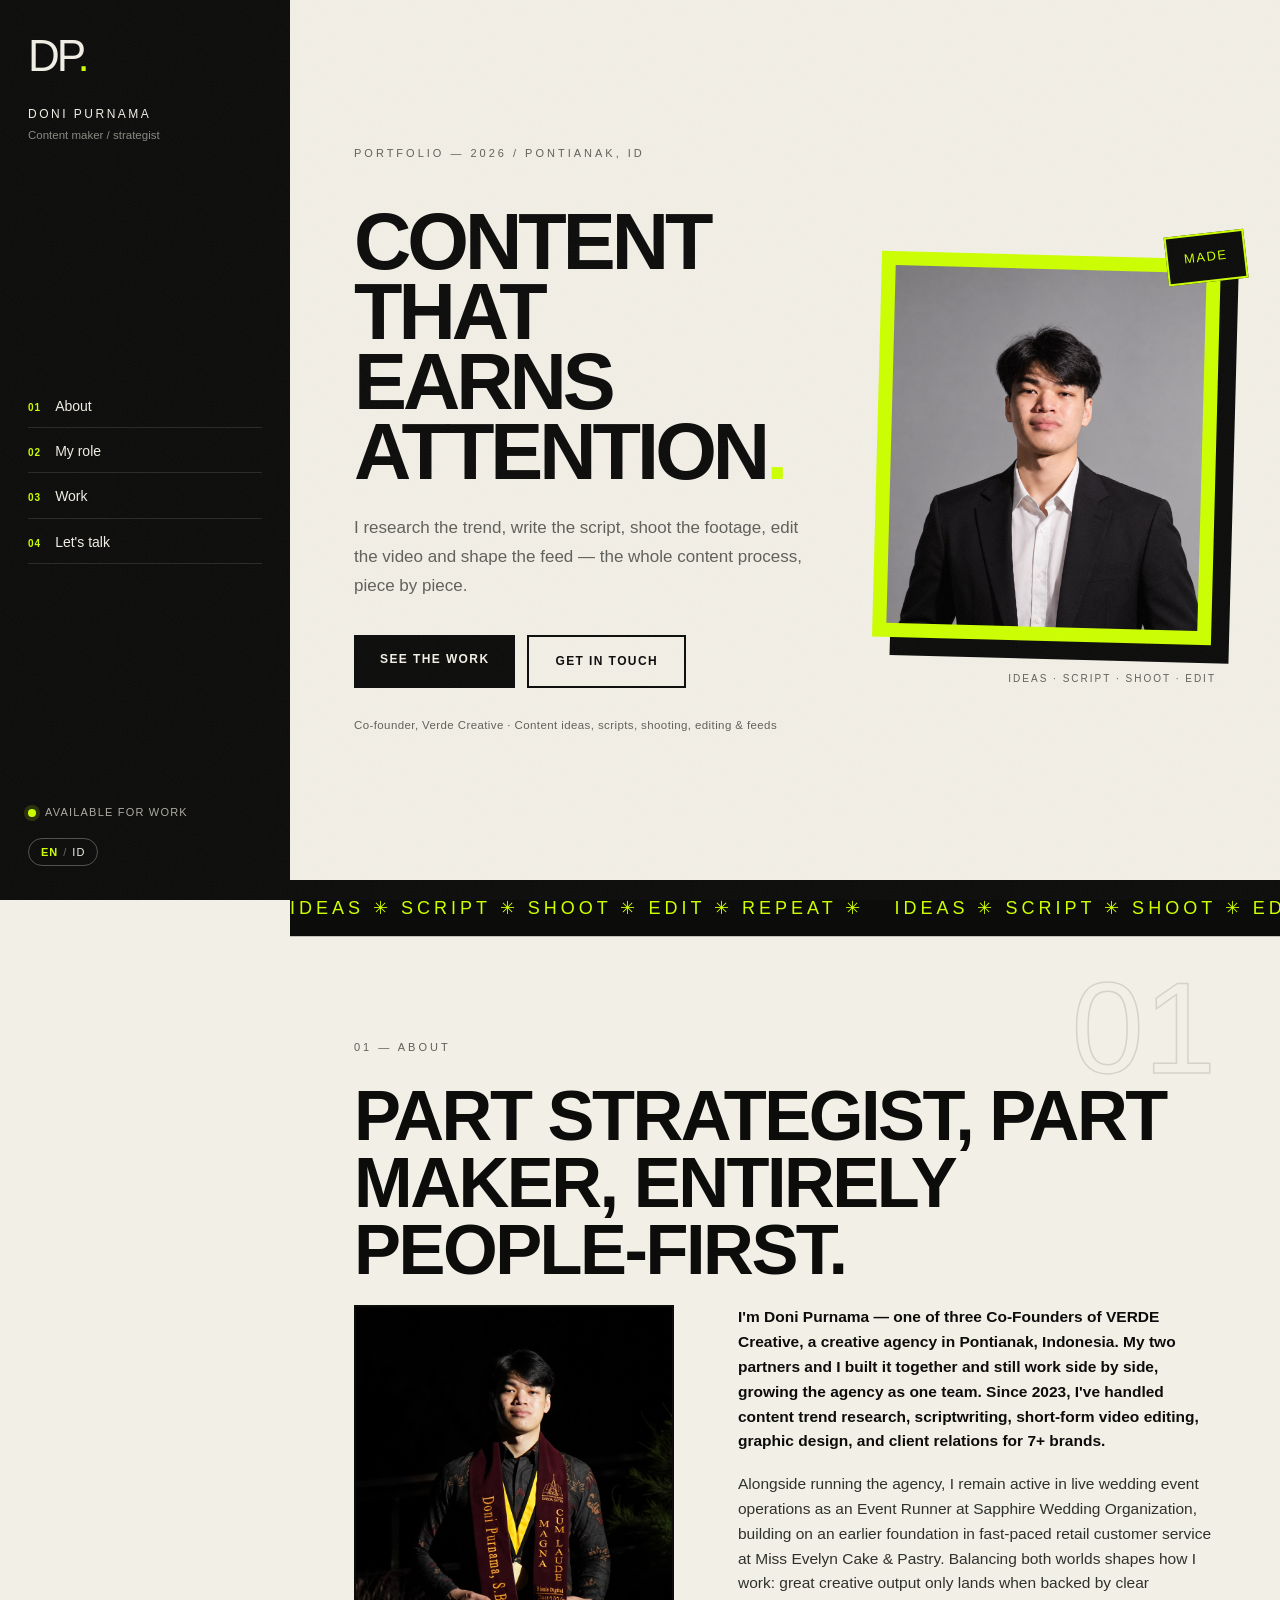
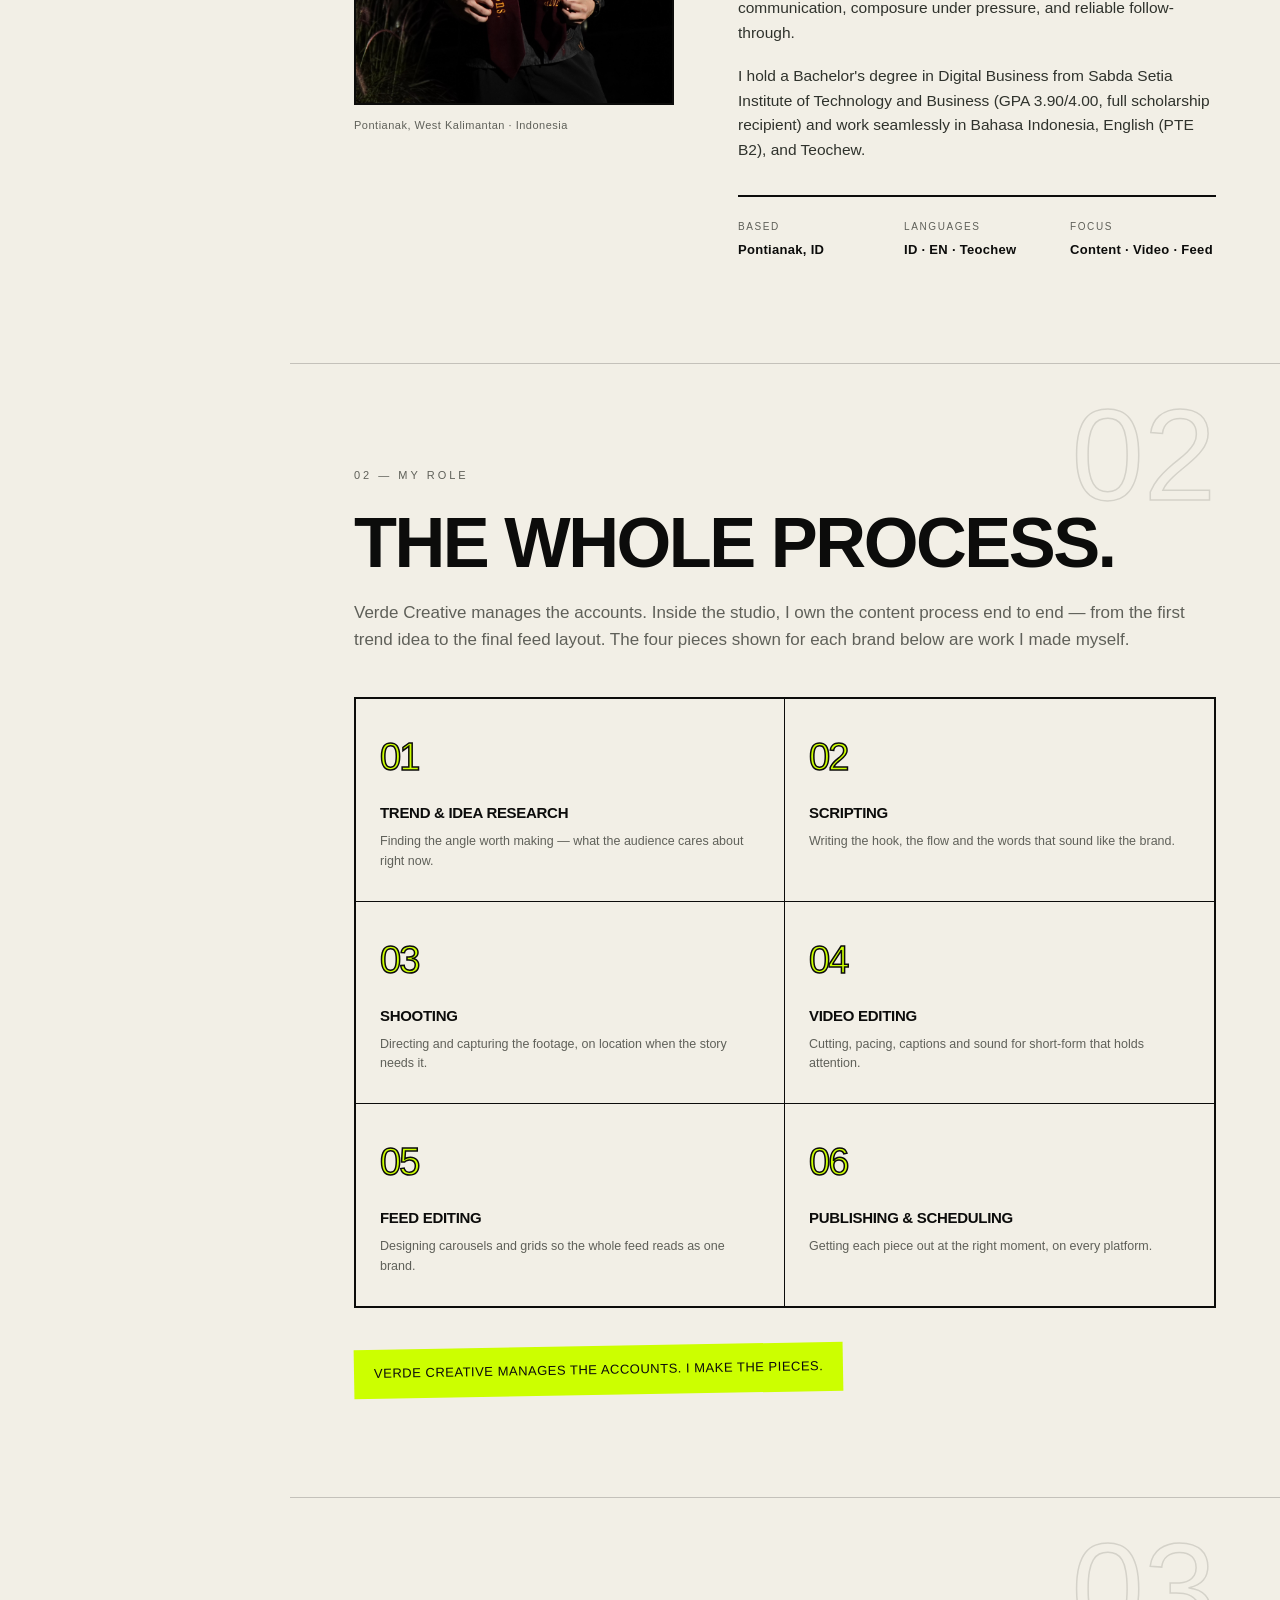
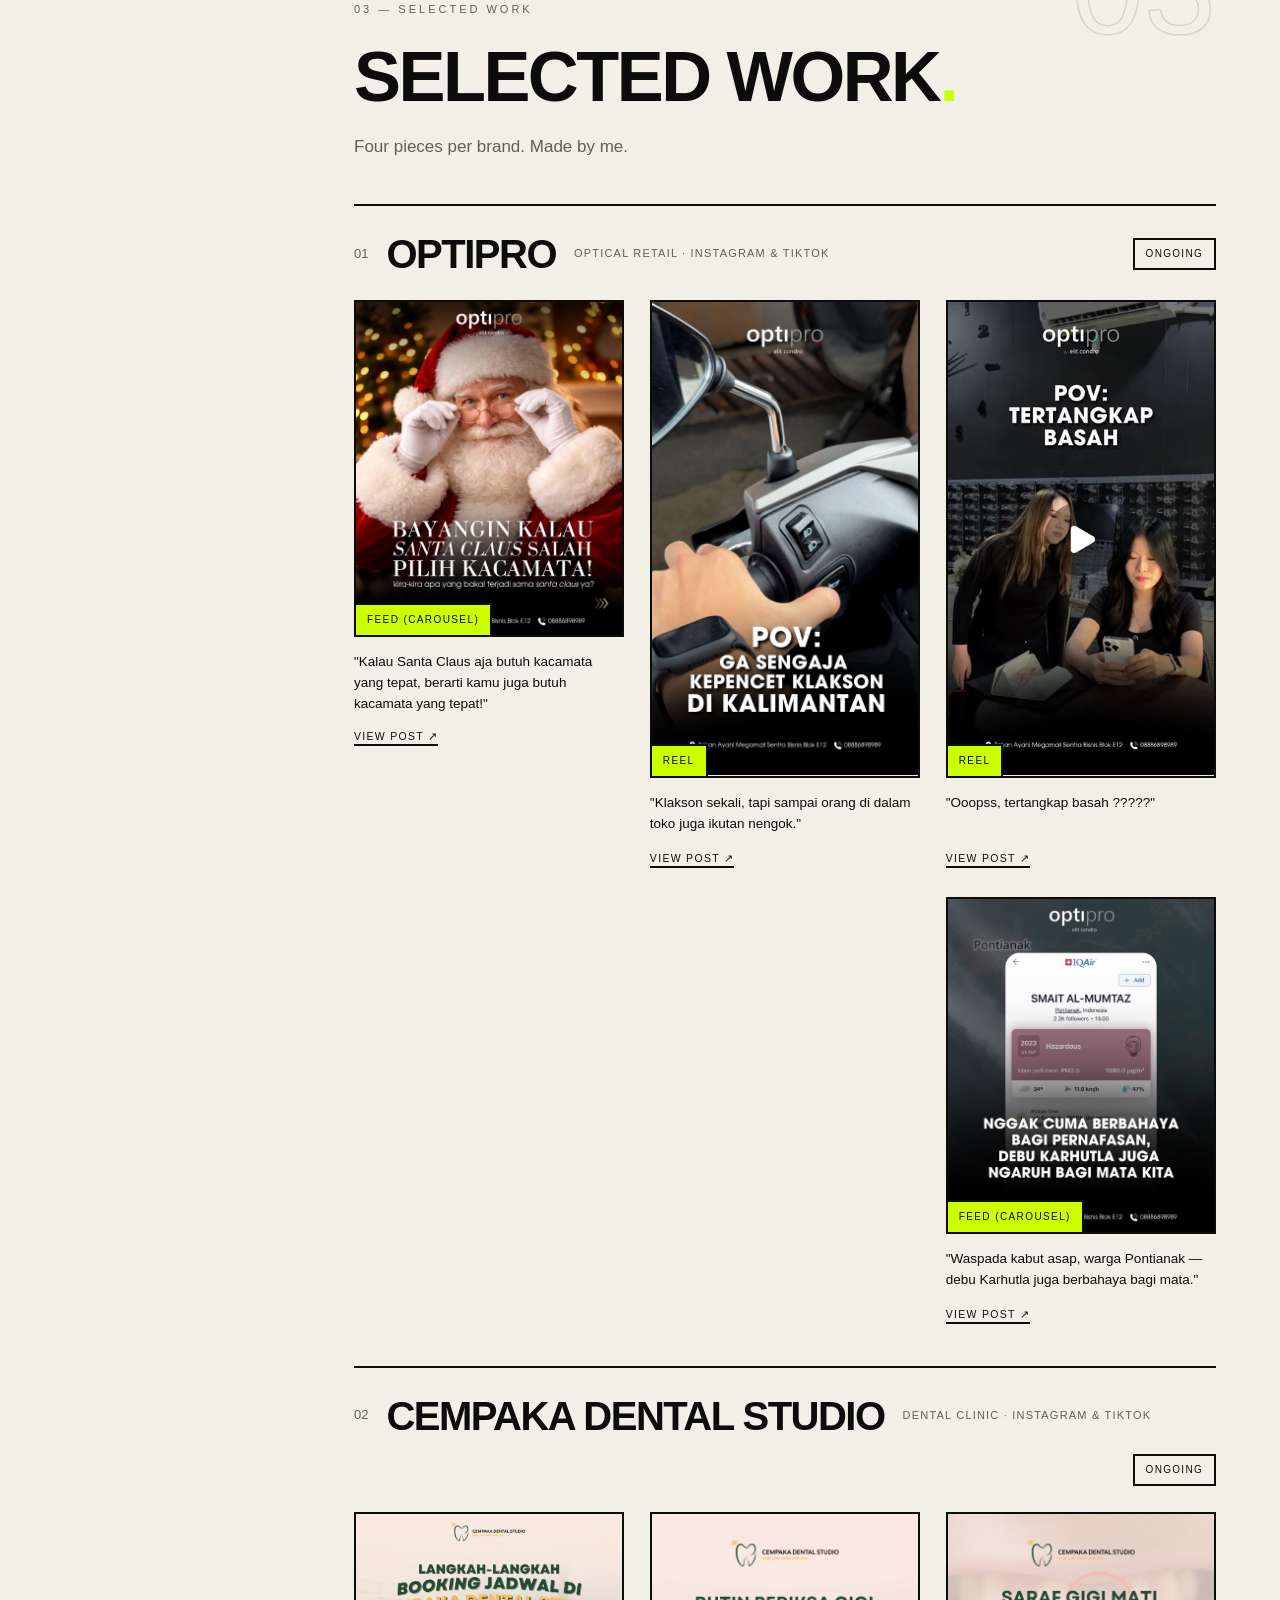
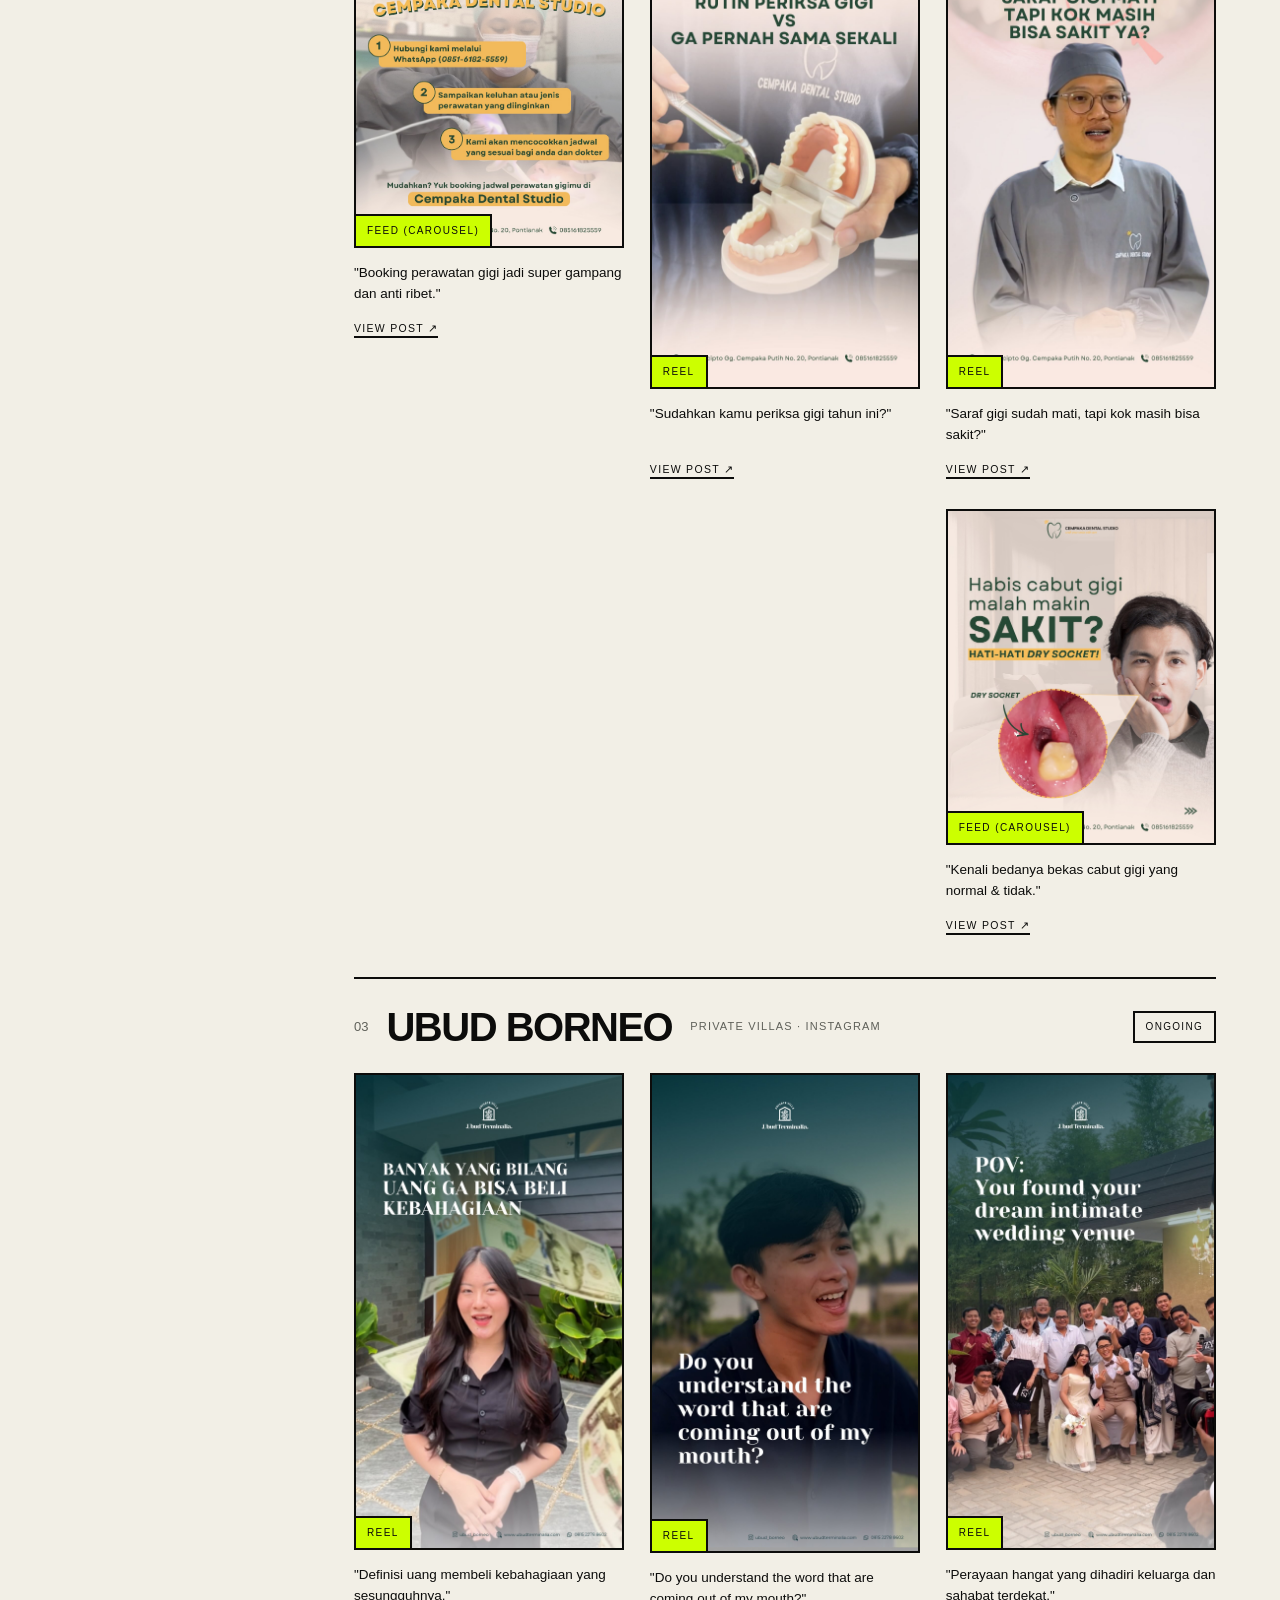
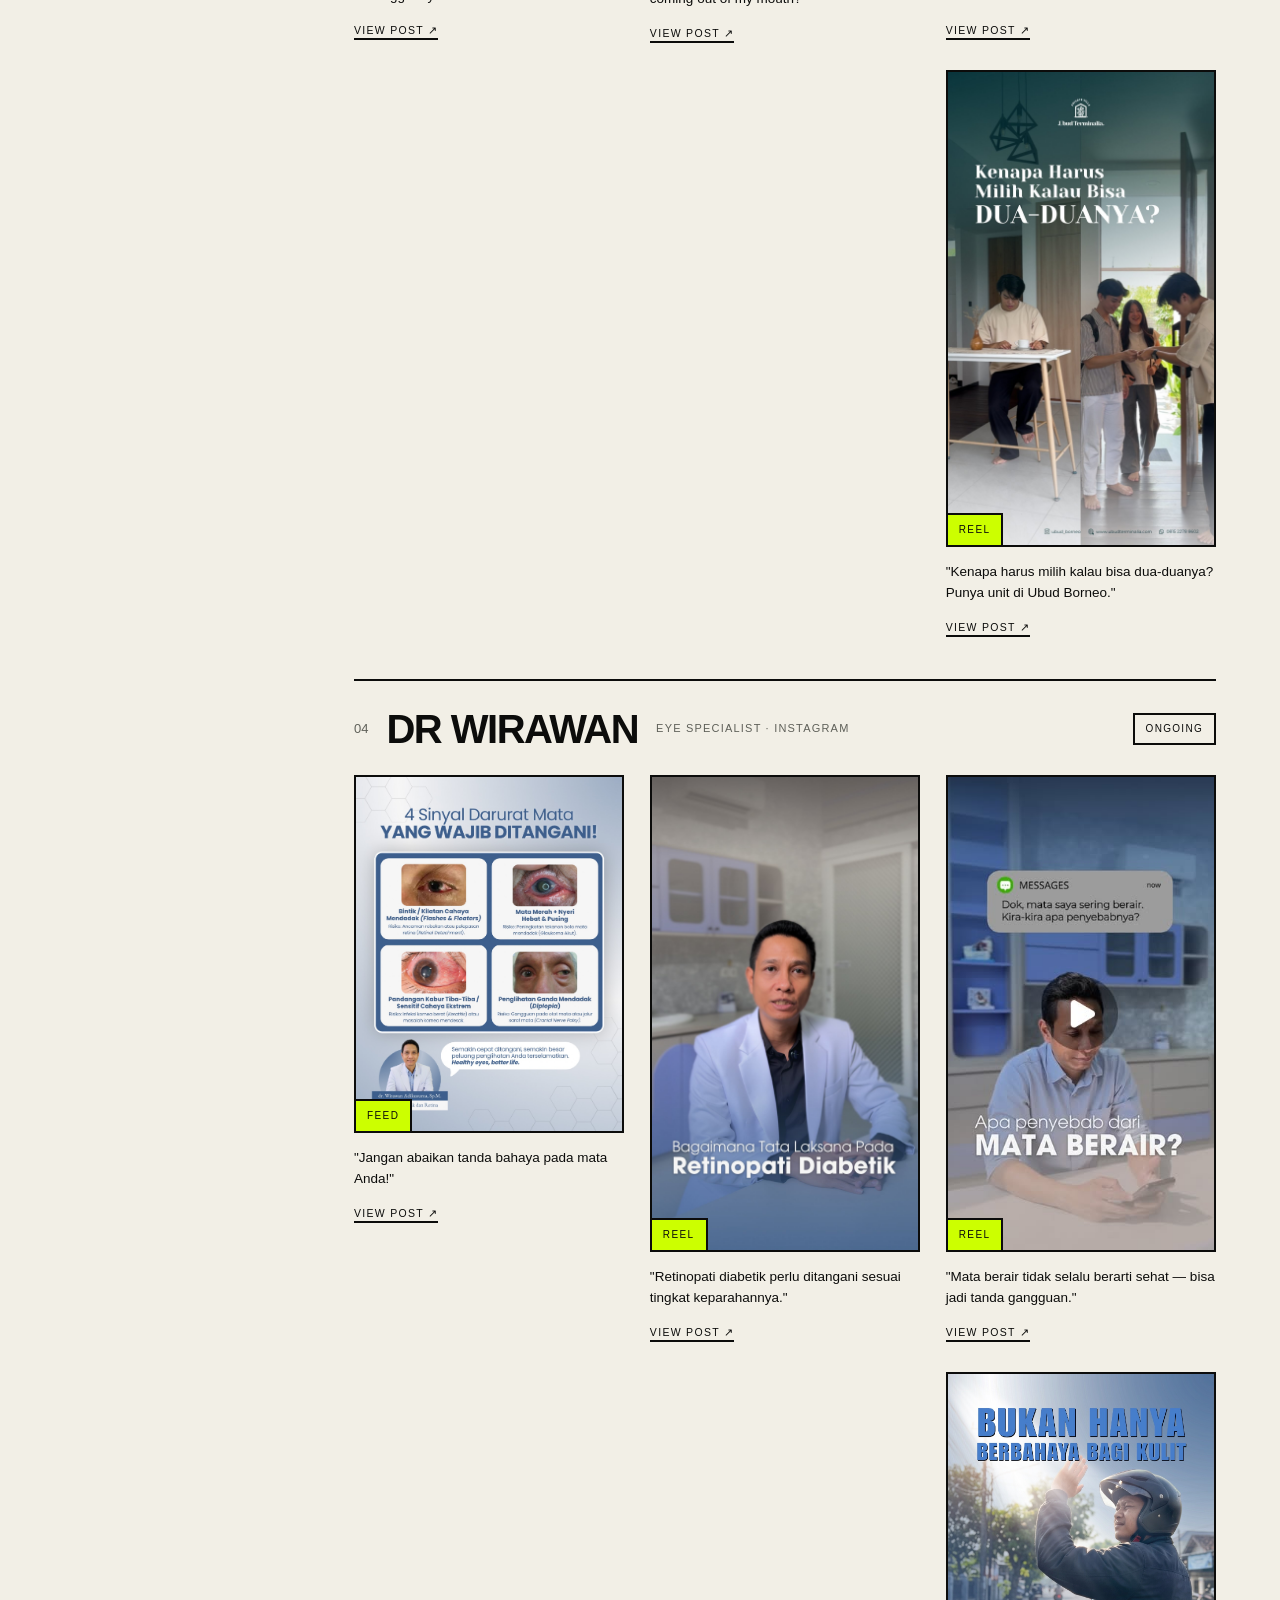
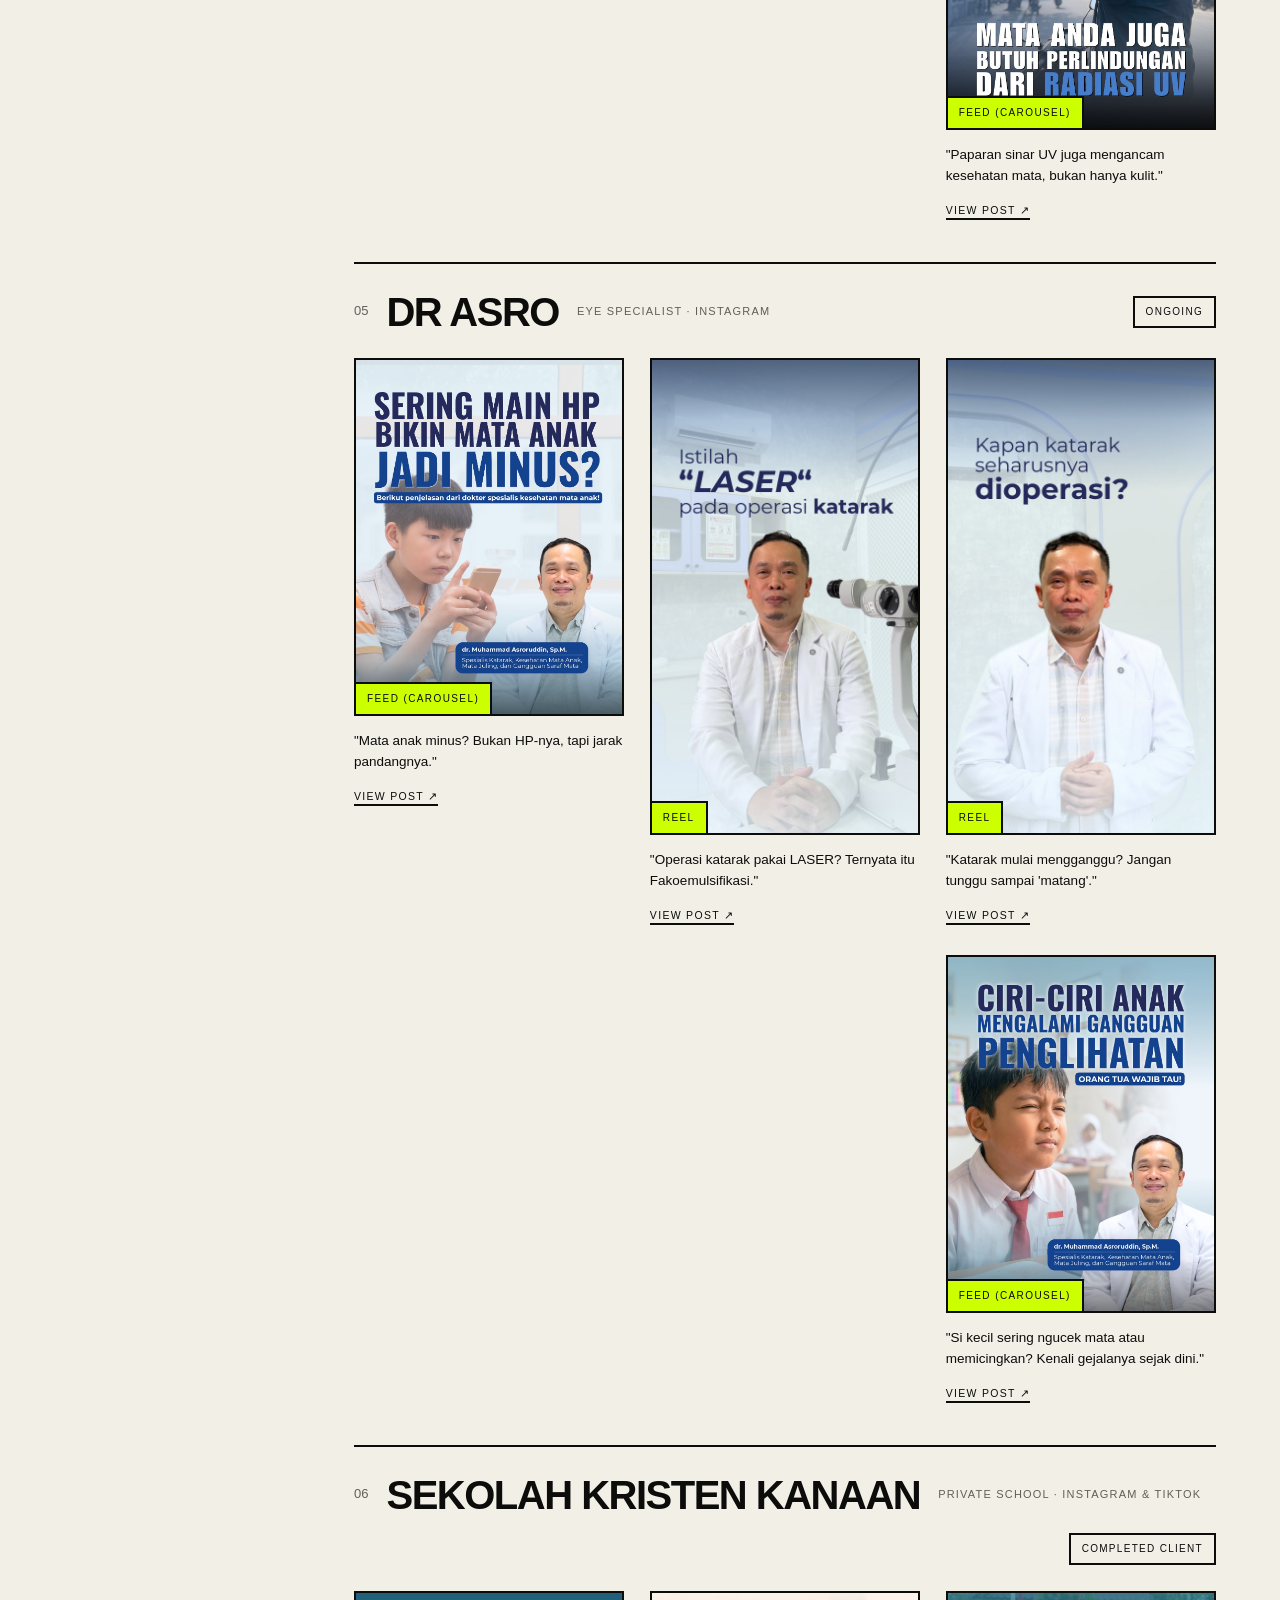
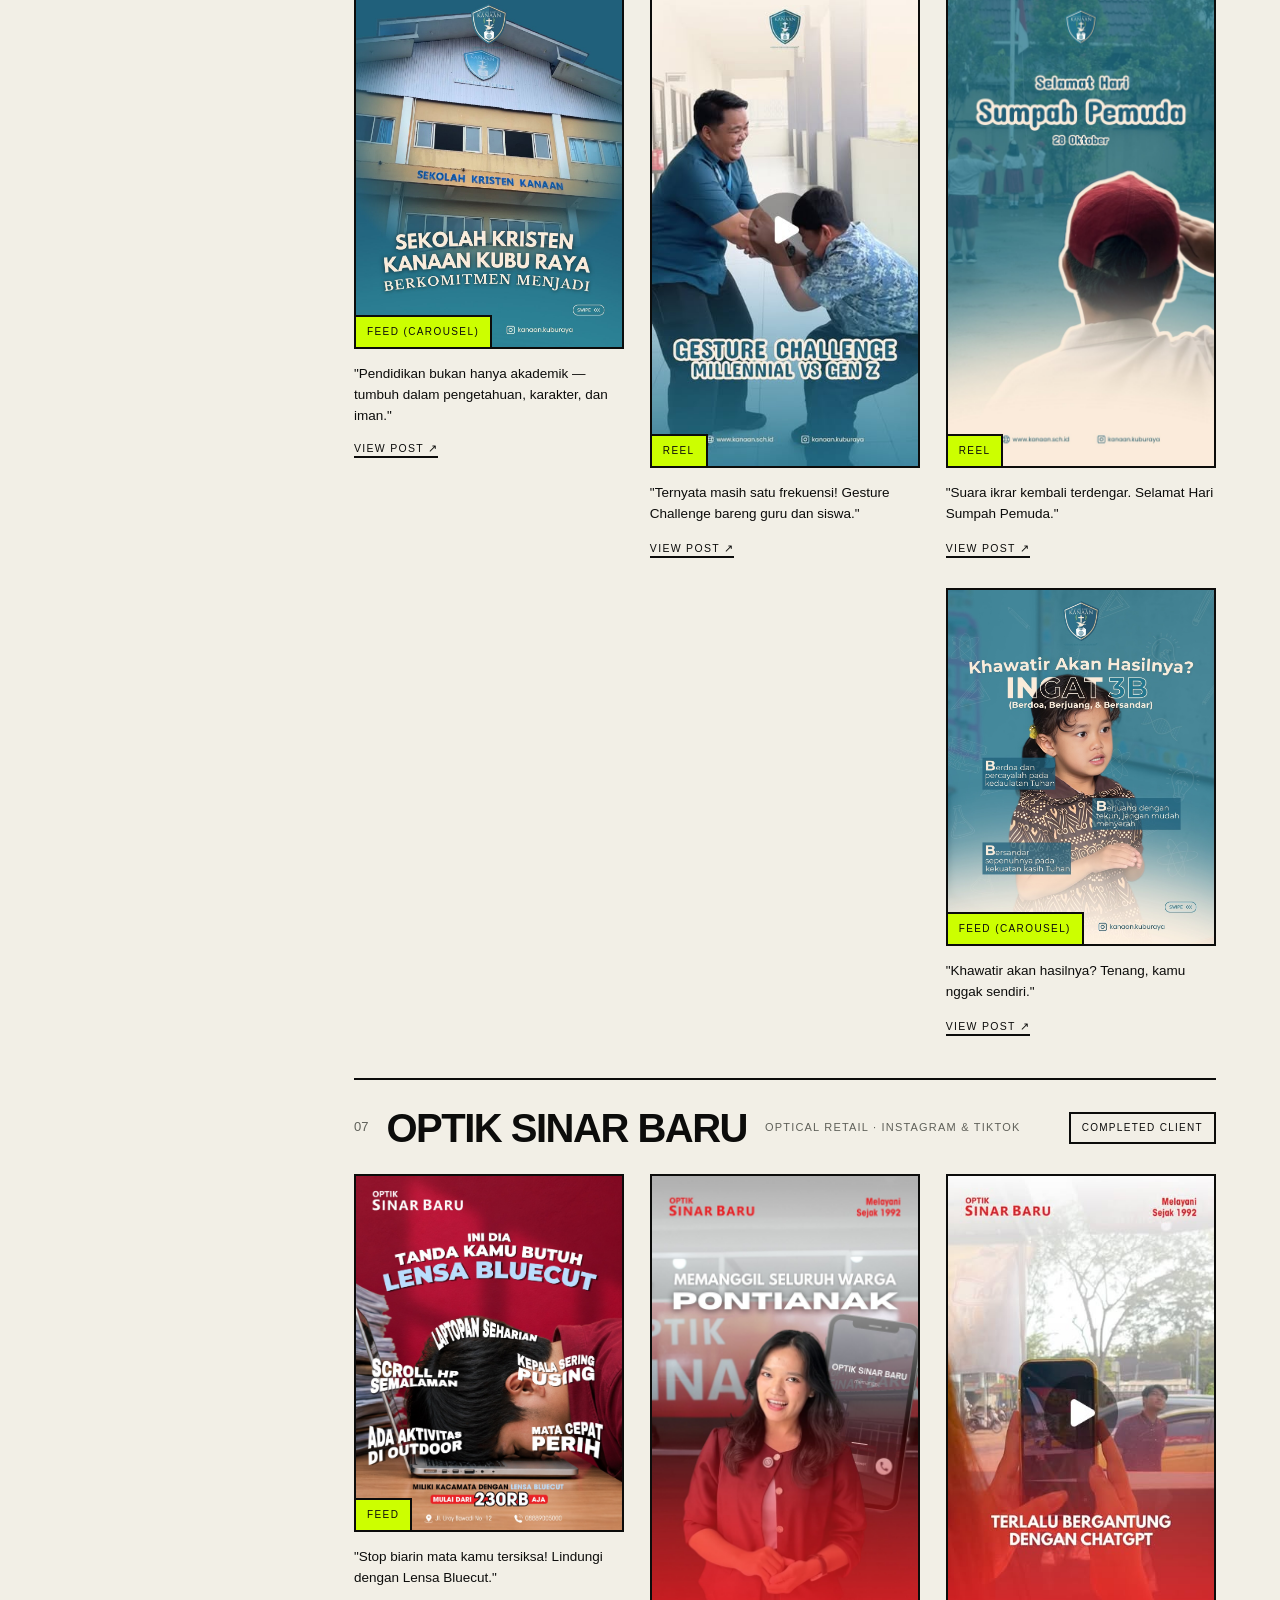
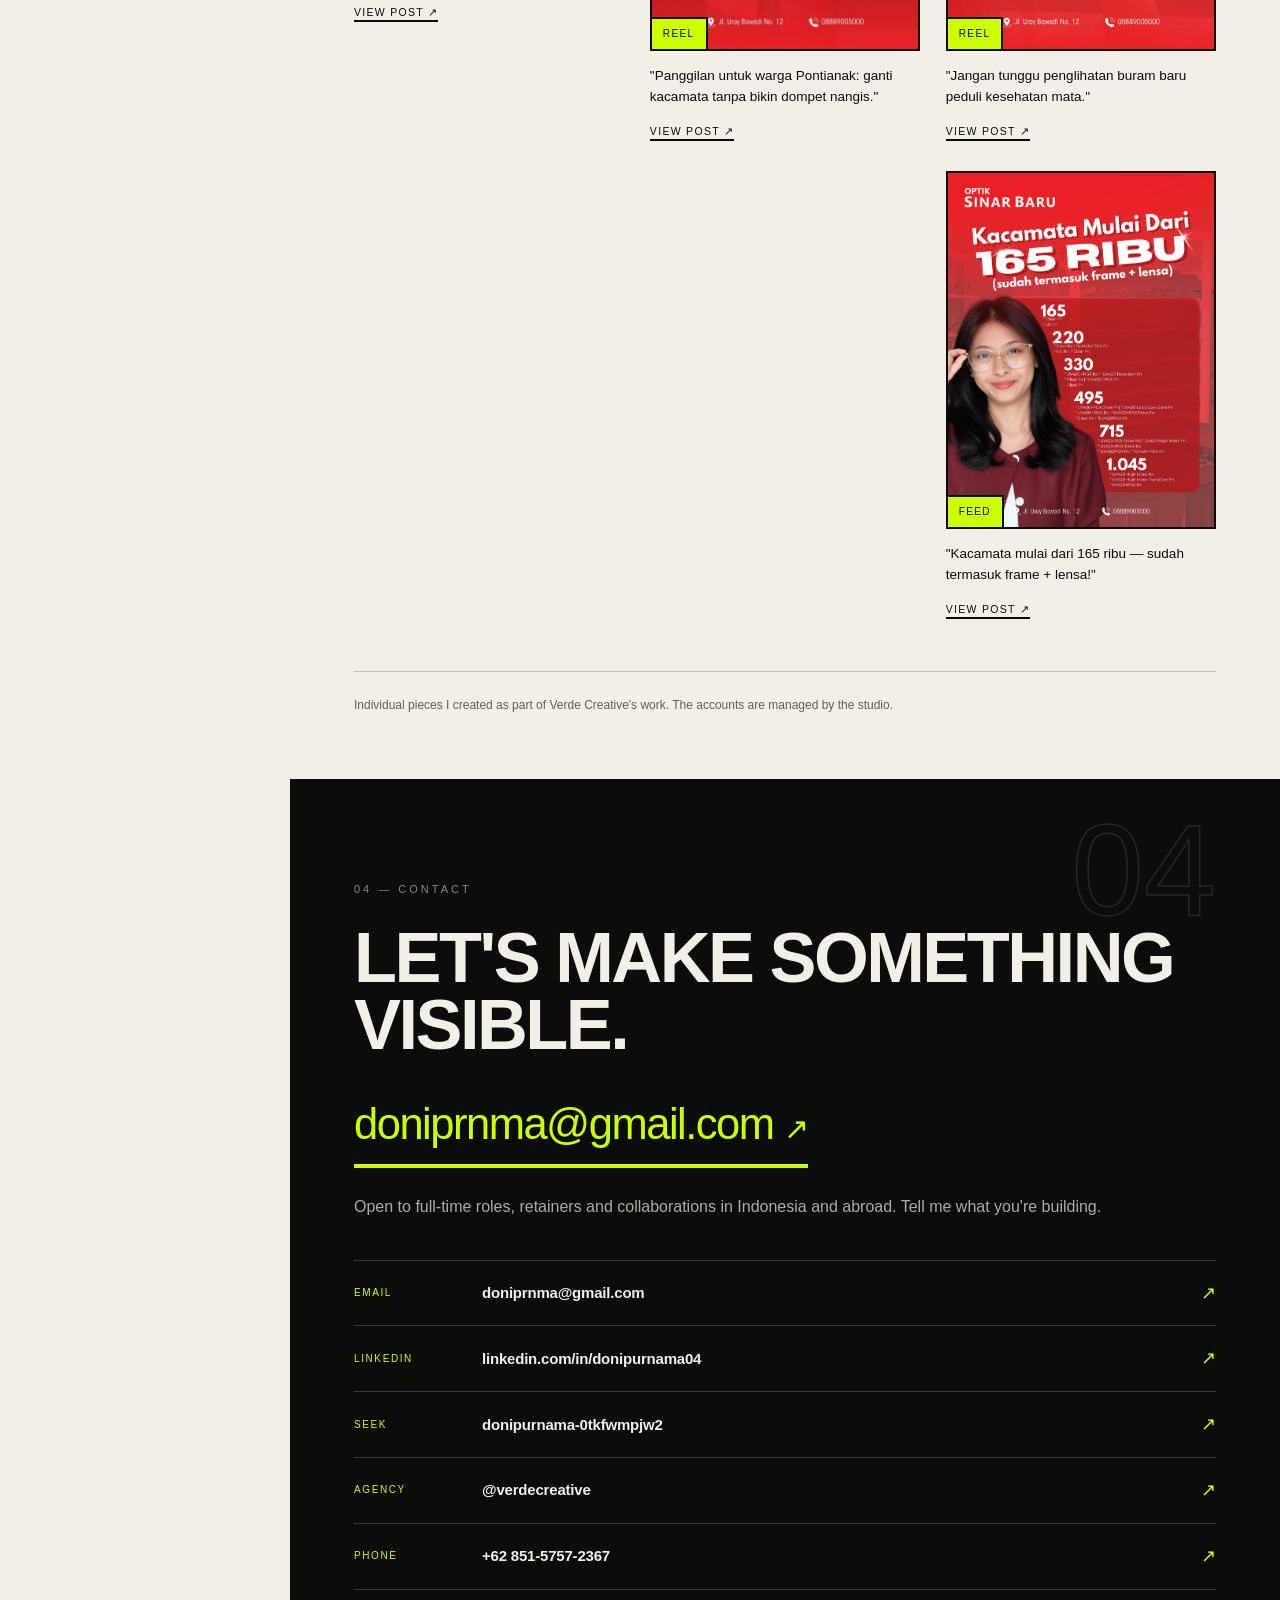
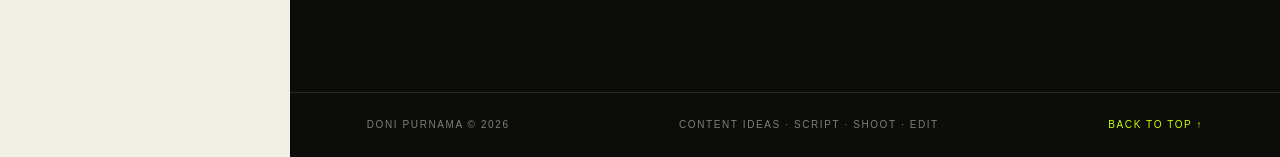
==== index.html @ b06fb841 "Portfolio site: consistent layout, autoplay reels, updated copy" ====
<!DOCTYPE html>
<html lang="en">
<head>
<meta charset="UTF-8" />
<meta name="viewport" content="width=device-width, initial-scale=1.0" />
<title>Doni Purnama — Content maker &amp; strategist</title>
<meta name="description" content="Doni Purnama — one of three Co-Founders of VERDE Creative. Content trend research, scriptwriting, short-form video editing, graphic design and client relations for 7+ brands in Pontianak, Indonesia." />
<link rel="stylesheet" href="styles.css" />
</head>
<body>
<a class="skip-link" href="#work">Skip to work</a>
<div class="grain" aria-hidden="true"></div>

<aside class="rail">
  <div class="rail-top">
    <a class="monogram" href="#top" aria-label="Home">DP<span>.</span></a>
    <p class="rail-name">DONI PURNAMA</p>
    <p class="rail-role" data-i18n="rail.role">Content maker / strategist</p>
  </div>
  <nav class="rail-nav" aria-label="Primary">
    <a href="#about"><b>01</b><span data-i18n="nav.about">About</span></a>
    <a href="#role"><b>02</b><span data-i18n="nav.services">My role</span></a>
    <a href="#work"><b>03</b><span data-i18n="nav.work">Work</span></a>
    <a href="#contact"><b>04</b><span data-i18n="nav.hire">Let's talk</span></a>
  </nav>
  <div class="rail-bottom">
    <p class="available"><span></span><span data-i18n="status.available">Available for work</span></p>
    <button class="lang-toggle" id="langToggle" type="button" aria-label="Switch language"><span class="lang-en">EN</span><span class="lang-sep">/</span><span class="lang-id">ID</span></button>
  </div>
</aside>

<main class="main" id="top">
  <!-- HERO -->
  <section class="hero">
    <p class="kicker">PORTFOLIO — 2026 / PONTIANAK, ID</p>
    <div class="hero-grid">
      <div class="hero-copy">
        <h1><span data-i18n="hero.headline">Content that earns attention</span><span class="dot">.</span></h1>
        <p class="hero-lede" data-i18n="hero.lede">I research the trend, write the script, shoot the footage, edit the video and shape the feed — the whole content process, piece by piece.</p>
        <div class="hero-actions">
          <a class="btn" href="#work" data-i18n="hero.ctaWork">See the work</a>
          <a class="btn btn-outline" href="mailto:doniprnma@gmail.com" data-i18n="hero.ctaMail">Get in touch</a>
        </div>
        <p class="hero-note" data-i18n="hero.note2">Co-founder, Verde Creative · Content ideas, scripts, shooting, editing &amp; feeds</p>
      </div>
      <div class="hero-visual">
        <div class="portrait-frame">
          <img src="assets/me/headshot.png" alt="Doni Purnama" width="1254" height="1254" />
          <span class="sticker" data-i18n="hero.badgeNum">MADE</span>
        </div>
        <p class="portrait-caption" data-i18n="hero.caption">IDEAS · SCRIPT · SHOOT · EDIT</p>
      </div>
    </div>
  </section>

  <div class="marquee" aria-hidden="true"><div class="marquee-track"><span data-i18n="marquee">IDEAS ✳ SCRIPT ✳ SHOOT ✳ EDIT ✳ REPEAT ✳ </span><span data-i18n="marquee">IDEAS ✳ SCRIPT ✳ SHOOT ✳ EDIT ✳ REPEAT ✳ </span></div></div>

  <!-- ABOUT -->
  <section class="section about" id="about">
    <span class="sec-num" aria-hidden="true">01</span>
    <p class="sec-label" data-i18n="about.label">01 — About</p>
    <h2 data-i18n="about.title">Part strategist, part maker, entirely people-first.</h2>
    <div class="about-grid">
      <div class="about-media"><img src="assets/me/graduation.png" alt="Doni Purnama" width="880" height="1100" /><p data-i18n="about.cap">Pontianak, West Kalimantan · Indonesia</p></div>
      <div class="about-copy">
        <p data-i18n="about.p1">I'm Doni Purnama — one of three Co-Founders of VERDE Creative, a creative agency in Pontianak, Indonesia. My two partners and I built it together and still work side by side, growing the agency as one team. Since 2023, I've handled content trend research, scriptwriting, short-form video editing, graphic design, and client relations for 7+ brands.</p>
        <p data-i18n="about.p2">Alongside running the agency, I remain active in live wedding event operations as an Event Runner at Sapphire Wedding Organization, building on an earlier foundation in fast-paced retail customer service at Miss Evelyn Cake & Pastry. Balancing both worlds shapes how I work: great creative output only lands when backed by clear communication, composure under pressure, and reliable follow-through.</p>
        <p data-i18n="about.p3">I hold a Bachelor's degree in Digital Business from Sabda Setia Institute of Technology and Business (GPA 3.90/4.00, full scholarship recipient) and work seamlessly in Bahasa Indonesia, English (PTE B2), and Teochew.</p>
        <div class="meta-row">
          <div><span data-i18n="about.metaBased">Based</span><strong data-i18n="about.metaBasedVal">Pontianak, ID</strong></div>
          <div><span data-i18n="about.metaLang">Languages</span><strong data-i18n="about.metaLangVal">ID · EN · Teochew</strong></div>
          <div><span data-i18n="about.metaFocus">Focus</span><strong data-i18n="about.metaFocusVal">Content · Video · Feed</strong></div>
        </div>
      </div>
    </div>
  </section>

  <!-- ROLE / PROCESS -->
  <section class="section role" id="role">
    <span class="sec-num" aria-hidden="true">02</span>
    <p class="sec-label" data-i18n="role.label">02 — My role</p>
    <h2 data-i18n="role.headline">THE WHOLE PROCESS.</h2>
    <p class="section-intro" data-i18n="role.intro">Verde Creative manages the accounts. Inside the studio, I own the content process end to end — from the first trend idea to the final feed layout.</p>
    <div class="process">
      <div class="step"><span>01</span><h3 data-i18n="role1.title">Trend &amp; idea research</h3><p data-i18n="role1.body">Finding the angle worth making — what the audience cares about right now.</p></div>
      <div class="step"><span>02</span><h3 data-i18n="role2.title">Scripting</h3><p data-i18n="role2.body">Writing the hook, the flow and the words that sound like the brand.</p></div>
      <div class="step"><span>03</span><h3 data-i18n="role3.title">Shooting</h3><p data-i18n="role3.body">Directing and capturing the footage, on location when the story needs it.</p></div>
      <div class="step"><span>04</span><h3 data-i18n="role4.title">Video editing</h3><p data-i18n="role4.body">Cutting, pacing, captions and sound for short-form that holds attention.</p></div>
      <div class="step"><span>05</span><h3 data-i18n="role5.title">Feed editing</h3><p data-i18n="role5.body">Designing carousels and grids so the whole feed reads as one brand.</p></div>
      <div class="step"><span>06</span><h3 data-i18n="role6.title">Publishing &amp; scheduling</h3><p data-i18n="role6.body">Getting each piece out at the right moment, on every platform.</p></div>
    </div>
    <p class="clarify" data-i18n="role.clarify">Verde Creative manages the accounts. I make the pieces.</p>
  </section>

  <!-- WORK -->
  <section class="section work" id="work">
    <span class="sec-num" aria-hidden="true">03</span>
    <p class="sec-label" data-i18n="work.label">03 — Selected work</p>
    <h2><span data-i18n="work.headline">SELECTED WORK</span><span class="dot">.</span></h2>
    <p class="section-intro" data-i18n="work.title2">Four pieces per brand. Made by me.</p>






      <article class="brand-block">
        <div class="brand-bar"><span class="brand-idx">01</span><h3>OPTIPRO</h3><p><span data-i18n="brand1.sector">Optical retail</span> · <span data-i18n="brand1.platform">Instagram & TikTok</span></p><span class="tag" data-i18n="status.ongoing">Ongoing</span></div>
        <div class="post-grid">
          <a class="post" href="https://www.instagram.com/p/DSjpv-ZkyWi/?img_index=1" target="_blank" rel="noopener"><div class="post-img"><img src="assets/posts/DSjpv-ZkyWi.jpg" alt="OPTIPRO feed (carousel)" width="1080" height="1350" loading="lazy" /><span class="kind">feed (carousel)</span></div><p class="caption">"Kalau Santa Claus aja butuh kacamata yang tepat, berarti kamu juga butuh kacamata yang tepat!"</p><span class="post-link" data-i18n="viewPost">View post ↗</span></a>
          <a class="post" href="https://www.instagram.com/reel/DaLLecQReRW/" target="_blank" rel="noopener"><div class="post-img"><video class="post-video" data-src="assets/videos/DaLLecQReRW.mp4" width="720" height="1280" poster="assets/posts/DaLLecQReRW.jpg" autoplay muted loop playsinline preload="none"></video><span class="kind">reel</span></div><p class="caption">"Klakson sekali, tapi sampai orang di dalam toko juga ikutan nengok."</p><span class="post-link" data-i18n="viewPost">View post ↗</span></a>
          <a class="post" href="https://www.instagram.com/reel/Det-DH5uR8q/" target="_blank" rel="noopener"><div class="post-img"><video class="post-video" data-src="assets/videos/Det-DH5uR8q.mp4" width="720" height="1280" poster="assets/posts/Det-DH5uR8q.jpg" autoplay muted loop playsinline preload="none"></video><span class="kind">reel</span></div><p class="caption">"Ooopss, tertangkap basah ?????"</p><span class="post-link" data-i18n="viewPost">View post ↗</span></a>
          <a class="post" href="https://www.instagram.com/p/DdROAgCmZDi/?img_index=1" target="_blank" rel="noopener"><div class="post-img"><img src="assets/posts/DdROAgCmZDi.jpg" alt="OPTIPRO feed (carousel)" width="1080" height="1350" loading="lazy" /><span class="kind">feed (carousel)</span></div><p class="caption">"Waspada kabut asap, warga Pontianak — debu Karhutla juga berbahaya bagi mata."</p><span class="post-link" data-i18n="viewPost">View post ↗</span></a>
        </div>
      </article>

      <!-- CEMPAKA DENTAL STUDIO -->
      <article class="brand-block">
        <div class="brand-bar"><span class="brand-idx">02</span><h3>CEMPAKA DENTAL STUDIO</h3><p><span data-i18n="brand2.sector">Dental clinic</span> · <span data-i18n="brand2.platform">Instagram & TikTok</span></p><span class="tag" data-i18n="status.ongoing">Ongoing</span></div>
        <div class="post-grid"><a class="post" href="https://www.instagram.com/p/DPQMQFjD1C3/" target="_blank" rel="noopener"><div class="post-img"><img src="assets/posts/DPQMQFjD1C3.jpg" alt="CEMPAKA DENTAL STUDIO feed (carousel)" width="1349" height="1685" loading="lazy" /><span class="kind">feed (carousel)</span></div><p class="caption">"Booking perawatan gigi jadi super gampang dan anti ribet."</p><span class="post-link" data-i18n="viewPost">View post ↗</span></a>
          <a class="post" href="https://www.instagram.com/reel/DeYyELCvJHh/" target="_blank" rel="noopener"><div class="post-img"><video class="post-video" data-src="assets/videos/DeYyELCvJHh.mp4" width="720" height="1280" poster="assets/posts/DeYyELCvJHh.jpg" autoplay muted loop playsinline preload="none"></video><span class="kind">reel</span></div><p class="caption">"Sudahkan kamu periksa gigi tahun ini?"</p><span class="post-link" data-i18n="viewPost">View post ↗</span></a>
          <a class="post" href="https://www.instagram.com/reel/DUxWRo-D7Lp/" target="_blank" rel="noopener"><div class="post-img"><video class="post-video" data-src="assets/videos/DUxWRo-D7Lp.mp4" width="720" height="1280" poster="assets/posts/DUxWRo-D7Lp.jpg" autoplay muted loop playsinline preload="none"></video><span class="kind">reel</span></div><p class="caption">"Saraf gigi sudah mati, tapi kok masih bisa sakit?"</p><span class="post-link" data-i18n="viewPost">View post ↗</span></a>
          <a class="post" href="https://www.instagram.com/p/DXWYFOCjx80/?img_index=1" target="_blank" rel="noopener"><div class="post-img"><img src="assets/posts/DXWYFOCjx80.jpg" alt="CEMPAKA DENTAL STUDIO feed (carousel)" width="1080" height="1350" loading="lazy" /><span class="kind">feed (carousel)</span></div><p class="caption">"Kenali bedanya bekas cabut gigi yang normal & tidak."</p><span class="post-link" data-i18n="viewPost">View post ↗</span></a>
        </div>
      </article>

      <!-- UBUD BORNEO -->
      <article class="brand-block">
        <div class="brand-bar"><span class="brand-idx">03</span><h3>UBUD BORNEO</h3><p><span data-i18n="brand3.sector">Private villas</span> · <span data-i18n="brand3.platform">Instagram</span></p><span class="tag" data-i18n="status.ongoing">Ongoing</span></div>
        <div class="post-grid">
          <a class="post" href="https://www.instagram.com/reel/DWa8Dw_EhLR/" target="_blank" rel="noopener"><div class="post-img"><video class="post-video" data-src="assets/videos/DWa8Dw_EhLR.mp4" width="720" height="1280" poster="assets/posts/DWa8Dw_EhLR.jpg" autoplay muted loop playsinline preload="none"></video><span class="kind">reel</span></div><p class="caption">"Definisi uang membeli kebahagiaan yang sesungguhnya."</p><span class="post-link" data-i18n="viewPost">View post ↗</span></a>
          <a class="post" href="https://www.instagram.com/reel/DaRvP30yWvC/" target="_blank" rel="noopener"><div class="post-img letterbox"><video class="post-video" data-src="assets/videos/DaRvP30yWvC.mp4" width="1276" height="718" poster="assets/posts/DaRvP30yWvC.jpg" autoplay muted loop playsinline preload="none"></video><span class="kind">reel</span></div><p class="caption">"Do you understand the word that are coming out of my mouth?"</p><span class="post-link" data-i18n="viewPost">View post ↗</span></a>
          <a class="post" href="https://www.instagram.com/reel/DctDdmzSOQU/" target="_blank" rel="noopener"><div class="post-img"><video class="post-video" data-src="assets/videos/DctDdmzSOQU.mp4" width="360" height="640" poster="assets/posts/DctDdmzSOQU.jpg" autoplay muted loop playsinline preload="none"></video><span class="kind">reel</span></div><p class="caption">"Perayaan hangat yang dihadiri keluarga dan sahabat terdekat."</p><span class="post-link" data-i18n="viewPost">View post ↗</span></a>
          <a class="post" href="https://www.instagram.com/reel/DYHMs8OyOPj/" target="_blank" rel="noopener"><div class="post-img"><video class="post-video" data-src="assets/videos/DYHMs8OyOPj.mp4" width="720" height="1280" poster="assets/posts/DYHMs8OyOPj.jpg" autoplay muted loop playsinline preload="none"></video><span class="kind">reel</span></div><p class="caption">"Kenapa harus milih kalau bisa dua-duanya? Punya unit di Ubud Borneo."</p><span class="post-link" data-i18n="viewPost">View post ↗</span></a>
        </div>
      </article>

      <!-- DR WIRAWAN -->
      <article class="brand-block">
        <div class="brand-bar"><span class="brand-idx">04</span><h3>DR WIRAWAN</h3><p><span data-i18n="brand4.sector">Eye specialist</span> · <span data-i18n="brand4.platform">Instagram</span></p><span class="tag" data-i18n="status.ongoing">Ongoing</span></div>
        <div class="post-grid"><a class="post" href="https://www.instagram.com/p/DfE5yi9yfgB/" target="_blank" rel="noopener"><div class="post-img"><img src="assets/posts/DfE5yi9yfgB.jpg" alt="DR WIRAWAN feed" width="1351" height="1798" loading="lazy" /><span class="kind">feed</span></div><p class="caption">"Jangan abaikan tanda bahaya pada mata Anda!"</p><span class="post-link" data-i18n="viewPost">View post ↗</span></a>
          <a class="post" href="https://www.instagram.com/reel/DY6Nvt7yqUh/" target="_blank" rel="noopener"><div class="post-img"><video class="post-video" data-src="assets/videos/DY6Nvt7yqUh.mp4" width="720" height="1280" poster="assets/posts/DY6Nvt7yqUh.jpg" autoplay muted loop playsinline preload="none"></video><span class="kind">reel</span></div><p class="caption">"Retinopati diabetik perlu ditangani sesuai tingkat keparahannya."</p><span class="post-link" data-i18n="viewPost">View post ↗</span></a>
          <a class="post" href="https://www.instagram.com/p/Dbvd_6wSj9p/" target="_blank" rel="noopener"><div class="post-img"><video class="post-video" data-src="assets/videos/Dbvd_6wSj9p.mp4" width="720" height="1280" poster="assets/posts/Dbvd_6wSj9p.jpg" autoplay muted loop playsinline preload="none"></video><span class="kind">reel</span></div><p class="caption">"Mata berair tidak selalu berarti sehat — bisa jadi tanda gangguan."</p><span class="post-link" data-i18n="viewPost">View post ↗</span></a>
          <a class="post" href="https://www.instagram.com/p/DfbUUpUErb5/?img_index=1" target="_blank" rel="noopener"><div class="post-img"><img src="assets/posts/DfbUUpUErb5.jpg" alt="DR WIRAWAN feed (carousel)" width="1015" height="1351" loading="lazy" /><span class="kind">feed (carousel)</span></div><p class="caption">"Paparan sinar UV juga mengancam kesehatan mata, bukan hanya kulit."</p><span class="post-link" data-i18n="viewPost">View post ↗</span></a>
        </div>
      </article>

      <!-- DR ASRO -->
      <article class="brand-block">
        <div class="brand-bar"><span class="brand-idx">05</span><h3>DR ASRO</h3><p><span data-i18n="brand5.sector">Eye specialist</span> · <span data-i18n="brand5.platform">Instagram</span></p><span class="tag" data-i18n="status.ongoing">Ongoing</span></div>
        <div class="post-grid">
          <a class="post" href="https://www.instagram.com/p/DeBgzTdIHwX/?img_index=1" target="_blank" rel="noopener"><div class="post-img"><img src="assets/posts/DeBgzTdIHwX.jpg" alt="DR ASRO feed (carousel)" width="1015" height="1351" loading="lazy" /><span class="kind">feed (carousel)</span></div><p class="caption">"Mata anak minus? Bukan HP-nya, tapi jarak pandangnya."</p><span class="post-link" data-i18n="viewPost">View post ↗</span></a>
          <a class="post" href="https://www.instagram.com/reel/DfJnPOdRYwI/" target="_blank" rel="noopener"><div class="post-img"><video class="post-video" data-src="assets/videos/DfJnPOdRYwI.mp4" width="720" height="1280" poster="assets/posts/DfJnPOdRYwI.jpg" autoplay muted loop playsinline preload="none"></video><span class="kind">reel</span></div><p class="caption">"Operasi katarak pakai LASER? Ternyata itu Fakoemulsifikasi."</p><span class="post-link" data-i18n="viewPost">View post ↗</span></a>
          <a class="post" href="https://www.instagram.com/reel/De8y4ZMxbE8/" target="_blank" rel="noopener"><div class="post-img"><video class="post-video" data-src="assets/videos/De8y4ZMxbE8.mp4" width="360" height="640" poster="assets/posts/De8y4ZMxbE8.jpg" autoplay muted loop playsinline preload="none"></video><span class="kind">reel</span></div><p class="caption">"Katarak mulai mengganggu? Jangan tunggu sampai 'matang'."</p><span class="post-link" data-i18n="viewPost">View post ↗</span></a>
          <a class="post" href="https://www.instagram.com/p/DfRJ9yCoDSh/?img_index=1" target="_blank" rel="noopener"><div class="post-img"><img src="assets/posts/DfRJ9yCoDSh.jpg" alt="DR ASRO feed (carousel)" width="1015" height="1351" loading="lazy" /><span class="kind">feed (carousel)</span></div><p class="caption">"Si kecil sering ngucek mata atau memicingkan? Kenali gejalanya sejak dini."</p><span class="post-link" data-i18n="viewPost">View post ↗</span></a>
        </div>
      </article>

      <!-- SEKOLAH KRISTEN KANAAN -->
      <article class="brand-block">
        <div class="brand-bar"><span class="brand-idx">06</span><h3>SEKOLAH KRISTEN KANAAN</h3><p><span data-i18n="brand7.sector">Private school</span> · <span data-i18n="brand7.platform">Instagram & TikTok</span></p><span class="tag" data-i18n="status.completed">Completed client</span></div>
        <div class="post-grid"><a class="post" href="https://www.instagram.com/p/DThGoBOEanP/?img_index=1" target="_blank" rel="noopener"><div class="post-img"><img src="assets/posts/DThGoBOEanP.jpg" alt="SEKOLAH KRISTEN KANAAN feed (carousel)" width="1015" height="1351" loading="lazy" /><span class="kind">feed (carousel)</span></div><p class="caption">"Pendidikan bukan hanya akademik — tumbuh dalam pengetahuan, karakter, dan iman."</p><span class="post-link" data-i18n="viewPost">View post ↗</span></a>
          <a class="post" href="https://www.instagram.com/p/DW0GMixBDAG/" target="_blank" rel="noopener"><div class="post-img"><video class="post-video" data-src="assets/videos/DW0GMixBDAG.mp4" width="720" height="1280" poster="assets/posts/DW0GMixBDAG.jpg" autoplay muted loop playsinline preload="none"></video><span class="kind">reel</span></div><p class="caption">"Ternyata masih satu frekuensi! Gesture Challenge bareng guru dan siswa."</p><span class="post-link" data-i18n="viewPost">View post ↗</span></a>
          <a class="post" href="https://www.instagram.com/reel/DQVQh6igYvw/" target="_blank" rel="noopener"><div class="post-img"><video class="post-video" data-src="assets/videos/DQVQh6igYvw.mp4" width="720" height="1280" poster="assets/posts/DQVQh6igYvw.jpg" autoplay muted loop playsinline preload="none"></video><span class="kind">reel</span></div><p class="caption">"Suara ikrar kembali terdengar. Selamat Hari Sumpah Pemuda."</p><span class="post-link" data-i18n="viewPost">View post ↗</span></a>
          <a class="post" href="https://www.instagram.com/p/DVC4ZAzAW9s/?img_index=1" target="_blank" rel="noopener"><div class="post-img"><img src="assets/posts/DVC4ZAzAW9s.jpg" alt="SEKOLAH KRISTEN KANAAN feed (carousel)" width="1015" height="1351" loading="lazy" /><span class="kind">feed (carousel)</span></div><p class="caption">"Khawatir akan hasilnya? Tenang, kamu nggak sendiri."</p><span class="post-link" data-i18n="viewPost">View post ↗</span></a>
        </div>
      </article>

      <!-- OPTIK SINAR BARU -->
      <article class="brand-block">
        <div class="brand-bar"><span class="brand-idx">07</span><h3>OPTIK SINAR BARU</h3><p><span data-i18n="brand6.sector">Optical retail</span> · <span data-i18n="brand6.platform">Instagram & TikTok</span></p><span class="tag" data-i18n="status.completed">Completed client</span></div>
        <div class="post-grid"><a class="post" href="https://www.instagram.com/p/DX1UjK6kUey/" target="_blank" rel="noopener"><div class="post-img"><img src="assets/posts/DX1UjK6kUey.jpg" alt="OPTIK SINAR BARU feed" width="1351" height="1798" loading="lazy" /><span class="kind">feed</span></div><p class="caption">"Stop biarin mata kamu tersiksa! Lindungi dengan Lensa Bluecut."</p><span class="post-link" data-i18n="viewPost">View post ↗</span></a>
          <a class="post" href="https://www.instagram.com/reel/DQBZbekACpr/" target="_blank" rel="noopener"><div class="post-img"><video class="post-video" data-src="assets/videos/DQBZbekACpr.mp4" width="720" height="1280" poster="assets/posts/DQBZbekACpr.jpg" autoplay muted loop playsinline preload="none"></video><span class="kind">reel</span></div><p class="caption">"Panggilan untuk warga Pontianak: ganti kacamata tanpa bikin dompet nangis."</p><span class="post-link" data-i18n="viewPost">View post ↗</span></a>
          <a class="post" href="https://www.instagram.com/reel/DU43-QNEgl-/" target="_blank" rel="noopener"><div class="post-img"><video class="post-video" data-src="assets/videos/DU43-QNEgl-.mp4" width="720" height="1280" poster="assets/posts/DU43-QNEgl-.jpg" autoplay muted loop playsinline preload="none"></video><span class="kind">reel</span></div><p class="caption">"Jangan tunggu penglihatan buram baru peduli kesehatan mata."</p><span class="post-link" data-i18n="viewPost">View post ↗</span></a>
          <a class="post" href="https://www.instagram.com/p/DR3u4tQkpgA/" target="_blank" rel="noopener"><div class="post-img"><img src="assets/posts/DR3u4tQkpgA.jpg" alt="OPTIK SINAR BARU feed" width="1350" height="1796" loading="lazy" /><span class="kind">feed</span></div><p class="caption">"Kacamata mulai dari 165 ribu — sudah termasuk frame + lensa!"</p><span class="post-link" data-i18n="viewPost">View post ↗</span></a>
        </div>
      </article>
    <p class="work-note" data-i18n="work.note">Individual pieces I created as part of Verde Creative's work. The accounts are managed by the studio.</p>
  </section>

  <!-- CONTACT -->
  <section class="section contact" id="contact">
    <span class="sec-num" aria-hidden="true">04</span>
    <p class="sec-label light" data-i18n="contact.label">04 — Contact</p>
    <h2 data-i18n="contact.headline">LET'S MAKE SOMETHING VISIBLE.</h2>
    <a class="mega-mail" href="mailto:doniprnma@gmail.com">doniprnma@gmail.com <span>↗</span></a>
    <p class="contact-lede" data-i18n="contact.lede">Open to full-time roles, retainers and collaborations in Indonesia and abroad. Tell me what you're building.</p>
      <div class="contact-links">
        <a href="mailto:doniprnma@gmail.com"><span data-i18n="contact.emailLabel">Email</span><strong>doniprnma@gmail.com</strong><i>↗</i></a>
        <a href="https://www.linkedin.com/in/donipurnama04/" target="_blank" rel="noopener"><span data-i18n="contact.linkedinLabel">LinkedIn</span><strong>linkedin.com/in/donipurnama04</strong><i>↗</i></a>
        <a href="https://au.seek.com/profiles/doni-purnama-0tkfwmpjw2" target="_blank" rel="noopener"><span>Seek</span><strong>donipurnama-0tkfwmpjw2</strong><i>↗</i></a>
        <a href="https://www.instagram.com/verdecreative/" target="_blank" rel="noopener"><span data-i18n="contact.igLabel">Agency</span><strong>@verdecreative</strong><i>↗</i></a>
        <a href="tel:+6285157572367"><span data-i18n="contact.phoneLabel">Phone</span><strong>+62 851-5757-2367</strong><i>↗</i></a>
      </div>
  </section>

  <footer class="foot"><span>DONI PURNAMA © 2026</span><span data-i18n="foot.tag">Content ideas · Script · Shoot · Edit</span><a href="#top" data-i18n="foot.top">BACK TO TOP ↑</a></footer>
</main>

<script src="script.js"></script>
</body>
</html>
---- styles.css ----
/* ==========================================================================
   Doni Purnama — BOLD EDITORIAL / ZINE
   Near-black + off-white + electric lime. Loud, but scannable.
   ========================================================================== */
:root{
  --ink:#0c0c0b;
  --paper:#f2efe6;
  --lime:#ccff00;
  --muted:#5f6059;
  --line:rgba(12,12,11,.2);
  --rail:290px;
  --content:1160px;
  --pad:clamp(24px,5vw,80px);
  --display:'Arial Black','Helvetica Neue',Helvetica,Arial,sans-serif;
  --sans:'Inter',-apple-system,BlinkMacSystemFont,'Segoe UI',Roboto,Helvetica,Arial,sans-serif;
}
*{box-sizing:border-box}
html{scroll-behavior:smooth}
@media(prefers-reduced-motion:reduce){html{scroll-behavior:auto}}
body{margin:0;background:var(--paper);color:var(--ink);font-family:var(--sans);font-size:16px;line-height:1.6;-webkit-font-smoothing:antialiased}
img{max-width:100%;display:block}
a{color:inherit;text-decoration:none}
button{font-family:inherit}
.dot{color:var(--lime)}

/* keyboard users: jump straight to the work */
.skip-link{position:fixed;left:16px;top:-64px;z-index:300;background:var(--lime);color:var(--ink);
  padding:11px 18px;font-size:12px;font-weight:800;letter-spacing:1.2px;text-transform:uppercase;
  border:2px solid var(--ink);transition:top .18s}
.skip-link:focus{top:16px}

/* grain overlay */
.grain{position:fixed;inset:0;z-index:200;pointer-events:none;opacity:.05;
  background-image:url("data:image/svg+xml,%3Csvg xmlns='http://www.w3.org/2000/svg' width='160' height='160'%3E%3Cfilter id='n'%3E%3CfeTurbulence type='fractalNoise' baseFrequency='.85' numOctaves='3' stitchTiles='stitch'/%3E%3C/filter%3E%3Crect width='100%25' height='100%25' filter='url(%23n)'/%3E%3C/svg%3E");}

/* ---------- Left rail ---------- */
.rail{position:fixed;inset:0 auto 0 0;width:var(--rail);background:var(--ink);color:var(--paper);
  display:flex;flex-direction:column;justify-content:space-between;padding:34px 28px;z-index:100}
.monogram{font-family:var(--display);font-size:44px;line-height:1;letter-spacing:-3px;color:var(--paper)}
.monogram span{color:var(--lime)}
.rail-name{font-family:var(--display);font-size:12px;letter-spacing:2.5px;margin:26px 0 2px}
.rail-role{font-size:11.5px;color:rgba(242,239,230,.55);margin:0}
.rail-nav{display:flex;flex-direction:column;gap:2px}
.rail-nav a{display:flex;align-items:baseline;gap:14px;padding:10px 0;border-bottom:1px solid rgba(242,239,230,.13);
  font-size:14px;transition:color .2s,padding .2s}
.rail-nav a b{font-family:var(--display);font-size:10px;color:var(--lime);letter-spacing:1px}
.rail-nav a:hover{color:var(--lime);padding-left:8px}
.rail-bottom{display:flex;flex-direction:column;gap:16px}
.available{display:flex;align-items:center;gap:9px;font-size:11px;text-transform:uppercase;letter-spacing:1.2px;margin:0;color:rgba(242,239,230,.7)}
.available span:first-child{width:8px;height:8px;border-radius:50%;background:var(--lime);box-shadow:0 0 0 4px rgba(204,255,0,.15)}
.lang-toggle{align-self:flex-start;background:transparent;border:1px solid rgba(242,239,230,.3);color:var(--paper);
  padding:7px 12px;border-radius:40px;cursor:pointer;font-size:11px;letter-spacing:1px;transition:.2s}
.lang-toggle:hover{border-color:var(--lime)}
.lang-toggle .lang-en{color:var(--lime);font-weight:800}
.lang-toggle .lang-sep{margin:0 5px;opacity:.4}
html[lang="id"] .lang-en{color:var(--paper);font-weight:400}
html[lang="id"] .lang-id{color:var(--lime);font-weight:800}

/* ---------- Main ---------- */
.main{margin-left:var(--rail);min-height:100vh}
.section{padding:clamp(84px,8vw,112px) var(--pad);border-top:1px solid var(--line);position:relative;overflow:hidden}
/* Keep one consistent, centred measure on wide desktops instead of stretching content. */
.section > *:not(.sec-num){max-width:var(--content);margin-left:auto;margin-right:auto}
.sec-num{position:absolute;right:clamp(20px,5vw,80px);top:26px;font-family:var(--display);font-size:130px;
  line-height:1;color:transparent;-webkit-text-stroke:1.5px rgba(12,12,11,.13);pointer-events:none;user-select:none}
.sec-label{font-family:var(--display);font-size:11px;letter-spacing:3px;text-transform:uppercase;color:var(--muted);margin:0 0 26px}
.sec-label.light{color:rgba(242,239,230,.55)}
.section h2{font-family:var(--display);font-size:clamp(38px,5.5vw,72px);line-height:.95;letter-spacing:-2.5px;
  text-transform:uppercase;margin:0 0 22px;max-width:900px}
.section-intro{font-size:17px;color:var(--muted);max-width:620px;margin:0 0 44px}

/* Hero */
.hero{min-height:min(100vh,880px);padding:clamp(60px,8vh,96px) var(--pad);display:flex;flex-direction:column;justify-content:center}
.hero > *{width:100%;max-width:var(--content);margin-left:auto;margin-right:auto}
.kicker{font-family:var(--display);font-size:11px;letter-spacing:3px;color:var(--muted);margin:0 0 44px}
.hero-grid{display:grid;grid-template-columns:minmax(0,1.15fr) minmax(0,.85fr);gap:clamp(36px,5vw,72px);align-items:center}
.hero-copy,.hero-visual{min-width:0}
.hero h1{font-family:var(--display);font-size:clamp(56px,6.2vw,100px);line-height:.88;letter-spacing:-4px;
  text-transform:uppercase;margin:0 0 28px;max-width:820px}
.hero-lede{font-size:17px;color:var(--muted);max-width:520px;margin:0 0 34px;line-height:1.7}
.hero-actions{display:flex;gap:12px;flex-wrap:wrap}
.btn{display:inline-block;background:var(--ink);color:var(--paper);padding:15px 26px;font-size:12px;
  font-weight:800;letter-spacing:1.4px;text-transform:uppercase;transition:.2s}
.btn:hover{background:var(--lime);color:var(--ink);transform:translateY(-3px)}
.btn-outline{background:transparent;color:var(--ink);border:2px solid var(--ink)}
.btn-outline:hover{background:var(--ink);color:var(--lime)}
.hero-note{font-size:11.5px;color:var(--muted);margin:28px 0 0;letter-spacing:.4px}
.hero-visual{position:relative}
.portrait-frame{position:relative;background:var(--lime);padding:14px;transform:rotate(1.5deg);box-shadow:18px 18px 0 var(--ink)}
.portrait-frame img{width:100%;height:auto;aspect-ratio:4/4.6;object-fit:cover;object-position:center 25%}
.sticker{position:absolute;right:-24px;top:-26px;background:var(--ink);color:var(--lime);
  font-family:var(--display);font-size:13px;letter-spacing:1.5px;padding:12px 16px;transform:rotate(-8deg);border:2px solid var(--lime)}
.portrait-caption{text-align:right;font-family:var(--display);font-size:10px;letter-spacing:2px;margin:30px 0 0;color:var(--muted)}

/* Marquee */
.marquee{background:var(--ink);color:var(--lime);overflow:hidden;padding:13px 0;border-top:1px solid var(--ink)}
.marquee-track{display:flex;gap:0;white-space:nowrap;width:max-content;animation:scroll 26s linear infinite}
.marquee-track span{font-family:var(--display);font-size:18px;letter-spacing:4px;padding-right:30px}
@keyframes scroll{to{transform:translateX(-50%)}}
@media(prefers-reduced-motion:reduce){.marquee-track{animation:none}}

/* About */
.about-grid{display:grid;grid-template-columns:minmax(240px,320px) minmax(0,1fr);gap:clamp(32px,5vw,64px);align-items:start}
.about-media img{width:100%;height:auto;aspect-ratio:4/5;object-fit:cover;object-position:center 20%;border:2px solid var(--ink);filter:saturate(1.1)}
.about-media p{font-size:11px;color:var(--muted);margin-top:12px;letter-spacing:.5px}
.about-copy p{font-size:15.5px;color:#2f322c;margin:0 0 18px;max-width:760px}
.about-copy p:first-child{font-weight:600;color:var(--ink)}
.meta-row{display:grid;grid-template-columns:repeat(3,1fr);gap:20px;border-top:2px solid var(--ink);padding-top:22px;margin-top:32px}
.meta-row div{display:flex;flex-direction:column;gap:5px}
.meta-row span{font-size:10px;letter-spacing:1.6px;text-transform:uppercase;color:var(--muted)}
.meta-row strong{font-family:var(--display);font-size:13px;letter-spacing:.3px}

/* Role / process */
.role{background:var(--paper)}
.process{display:grid;grid-template-columns:repeat(2,1fr);gap:0;border:2px solid var(--ink)}
.step{padding:28px 24px 30px;border-right:1px solid var(--ink);border-bottom:1px solid var(--ink);position:relative;min-height:170px}
.step:nth-child(2n){border-right:0}
.step:nth-last-child(-n+2){border-bottom:0}
.step>span{font-family:var(--display);font-size:38px;letter-spacing:-2px;color:var(--lime);-webkit-text-stroke:1.5px var(--ink)}
.step h3{font-family:var(--display);font-size:15px;line-height:1.2;text-transform:uppercase;margin:16px 0 10px;letter-spacing:-.3px}
.step p{font-size:12.5px;color:var(--muted);margin:0;line-height:1.55}
.clarify{display:inline-block;margin:38px 0 0;background:var(--lime);padding:14px 20px;font-family:var(--display);
  font-size:13px;text-transform:uppercase;letter-spacing:.5px;transform:rotate(-1deg)}

/* Work */
.work{padding-bottom:64px}
.brand-block{border-top:2px solid var(--ink);padding:28px 0 40px}
.brand-bar{display:flex;align-items:center;gap:18px;margin-bottom:26px;flex-wrap:wrap}
.brand-idx{font-family:var(--display);font-size:13px;color:var(--muted)}
.brand-bar h3{font-family:var(--display);font-size:clamp(24px,3.2vw,40px);letter-spacing:-1.5px;text-transform:uppercase;margin:0;line-height:1}
.brand-bar p{font-size:11px;letter-spacing:1.2px;text-transform:uppercase;color:var(--muted);margin:0}
.tag{margin-left:auto;font-size:10px;letter-spacing:1.3px;text-transform:uppercase;border:2px solid var(--ink);padding:6px 11px;white-space:nowrap}
.tag.done{background:var(--ink);color:var(--paper)}
.post-grid{columns:3;column-gap:clamp(18px,2vw,28px)}
/* Four pieces per brand sit in one clean row on wide screens — no dead columns. */
@media(min-width:1440px){.post-grid{columns:4}}
.post{display:block;background:var(--paper);break-inside:avoid;margin:0 0 28px}
.post:nth-child(2){margin-top:44px}
.post:nth-child(3){margin-top:16px}
.post-img{position:relative;overflow:hidden;border:2px solid var(--ink)}
.post-img img,.post-img .post-video{width:100%;height:auto;display:block;transition:transform .5s}
.post-img .post-video{object-fit:cover}
.post-img.letterbox{aspect-ratio:9/16;background:#000}
/* Fill the same 9:16 frame as the other reels so every Ubud reel reads at one height. */
.post-img.letterbox video{position:absolute;inset:0;width:100%;height:100%;object-fit:cover}
.reel-still img{animation:kenburns 14s ease-in-out infinite alternate}
@keyframes kenburns{from{transform:scale(1)}to{transform:scale(1.12)}}
@media(prefers-reduced-motion:reduce){.reel-still img{animation:none}}
.post:hover .post-img img,.post:hover .post-img .post-video{transform:scale(1.04)}
.kind{position:absolute;left:0;bottom:0;background:var(--lime);color:var(--ink);font-family:var(--display);
  font-size:10px;letter-spacing:1.4px;text-transform:uppercase;padding:7px 11px;border-top:2px solid var(--ink);border-right:2px solid var(--ink)}
.caption{font-size:13.5px;line-height:1.55;margin:15px 0 7px;min-height:44px}
.post-link{font-family:var(--display);font-size:10.5px;letter-spacing:1.3px;text-transform:uppercase;border-bottom:2px solid var(--ink);padding-bottom:2px}
.post:hover .post-link{background:var(--lime);border-color:var(--lime)}
.work-note{font-size:12px;color:var(--muted);border-top:1px solid var(--line);padding-top:24px;margin:10px 0 0}

/* Contact — dark block */
.contact{background:var(--ink);color:var(--paper);border-top:0}
.contact .sec-num{-webkit-text-stroke-color:rgba(242,239,230,.12)}
.contact h2{color:var(--paper);max-width:1000px}
.mega-mail{display:inline-block;font-family:var(--display);font-size:clamp(22px,3.4vw,46px);letter-spacing:-1.5px;
  color:var(--lime);border-bottom:4px solid var(--lime);padding-bottom:4px;margin:10px 0 26px;word-break:break-word}
.mega-mail span{font-size:.7em}
.contact-lede{color:rgba(242,239,230,.7);max-width:560px;margin:0 0 40px;font-size:16px}
.contact-links{border-top:1px solid rgba(242,239,230,.2)}
.contact-links a{display:grid;grid-template-columns:110px 1fr auto;gap:18px;align-items:center;
  padding:18px 0;border-bottom:1px solid rgba(242,239,230,.2);transition:padding .2s}
.contact-links a:hover{padding-left:12px}
.contact-links span{font-size:10px;letter-spacing:1.6px;text-transform:uppercase;color:var(--lime)}
.contact-links strong{font-family:var(--display);font-size:15px;letter-spacing:-.2px}
.contact-links i{font-style:normal;color:var(--lime);font-size:18px}

/* Footer */
.foot{background:var(--ink);color:rgba(242,239,230,.5);padding:24px clamp(30px,6vw,100px);display:flex;
  justify-content:space-between;gap:20px;font-size:10px;letter-spacing:1.6px;text-transform:uppercase;border-top:1px solid rgba(242,239,230,.13)}
.foot a{color:var(--lime)}

/* ---------- Responsive ---------- */
@media(max-width:1180px){
  :root{--rail:0px}
  .rail{position:static;width:100%;height:auto;flex-direction:row;align-items:center;padding:16px 24px;gap:24px;flex-wrap:wrap}
  .rail-top{display:flex;align-items:center;gap:14px}
  .monogram{font-size:32px}
  .rail-name,.rail-role{margin:0}
  .rail-nav{flex-direction:row;gap:16px;flex-wrap:wrap}
  .rail-nav a{border:0;padding:4px 0}
  .rail-bottom{flex-direction:row;align-items:center}
  .main{margin-left:0}
  .process{grid-template-columns:repeat(2,1fr)}
  .post-grid{columns:2}
  .step:nth-child(2n){border-right:0}
  .step:nth-last-child(-n+2){border-bottom:0}
}
@media(max-width:760px){
  .section{padding:80px 24px}
  .hero{min-height:auto;padding:60px 24px}
  .hero-grid{grid-template-columns:1fr;gap:50px}
  .hero h1{font-size:clamp(46px,12vw,76px);letter-spacing:-3px}
  .kicker{margin-bottom:40px}
  .about-grid{grid-template-columns:1fr}
  .about-media{max-width:340px}
  .meta-row{grid-template-columns:1fr;gap:14px}
  .process{grid-template-columns:1fr}
  .step{border-right:0!important;border-bottom:1px solid var(--ink)!important;min-height:0}
  .step:last-child{border-bottom:0!important}
  .post-grid{columns:1}
  .post,.post:nth-child(2),.post:nth-child(3){margin:0 0 34px}
  .caption{min-height:0}
  .brand-bar h3{font-size:26px}
  .tag{margin-left:0}
  .sec-num{font-size:80px}
  .contact-links a{grid-template-columns:1fr auto}
  .contact-links span{grid-column:1/-1}
  .foot{flex-direction:column}
}

/* ---------- Print / PDF ---------- */
@media print{
  @page{size:A4;margin:14mm}
  html,body{background:#fff!important;color:#000!important}
  .grain,.rail,.marquee,.sticker,.hero-actions{display:none!important}
  .main{margin:0}
  .hero{min-height:0;padding:0 0 24px}
  .hero h1{font-size:48px}
  .section{padding:26px 0;border-top:1px solid #999}
  .section h2{font-size:34px}
  .sec-num{-webkit-text-stroke-color:#ddd!important}
  .post-img img,.portrait-frame img,.about-media img{filter:none!important}
  .portrait-frame{transform:none;box-shadow:none;border:3px solid #000}
  .brand-block{break-before:page;page-break-before:always;break-inside:auto}
  .post{break-inside:avoid;page-break-inside:avoid}
  .post-grid{display:grid!important;grid-template-columns:repeat(3,1fr)!important;columns:auto!important;gap:14px!important}
  .post,.post:nth-child(2),.post:nth-child(3){margin:0!important}
  .post-img{height:170px;overflow:hidden;display:block;background:#f2efe6}
  .post-img img{height:100%;width:100%;object-fit:contain;object-position:center}
  .process{grid-template-columns:repeat(5,1fr)}
  .step{min-height:0}
  .contact{background:#fff!important;color:#000!important;border-top:1px solid #999}
  .contact h2,.contact-links strong{color:#000!important}
  .contact-links span,.mega-mail{color:#000!important}
  .contact-links a{border-color:#999!important}
  .mega-mail{border-color:#000!important;font-size:26px}
  .foot{background:#fff!important;color:#000!important;border-top:1px solid #999}
  .clarify{background:#fff!important;border:2px solid #000;transform:none}
  .tag{border-color:#000!important}
  .tag.done{background:#000!important;color:#fff!important}
}
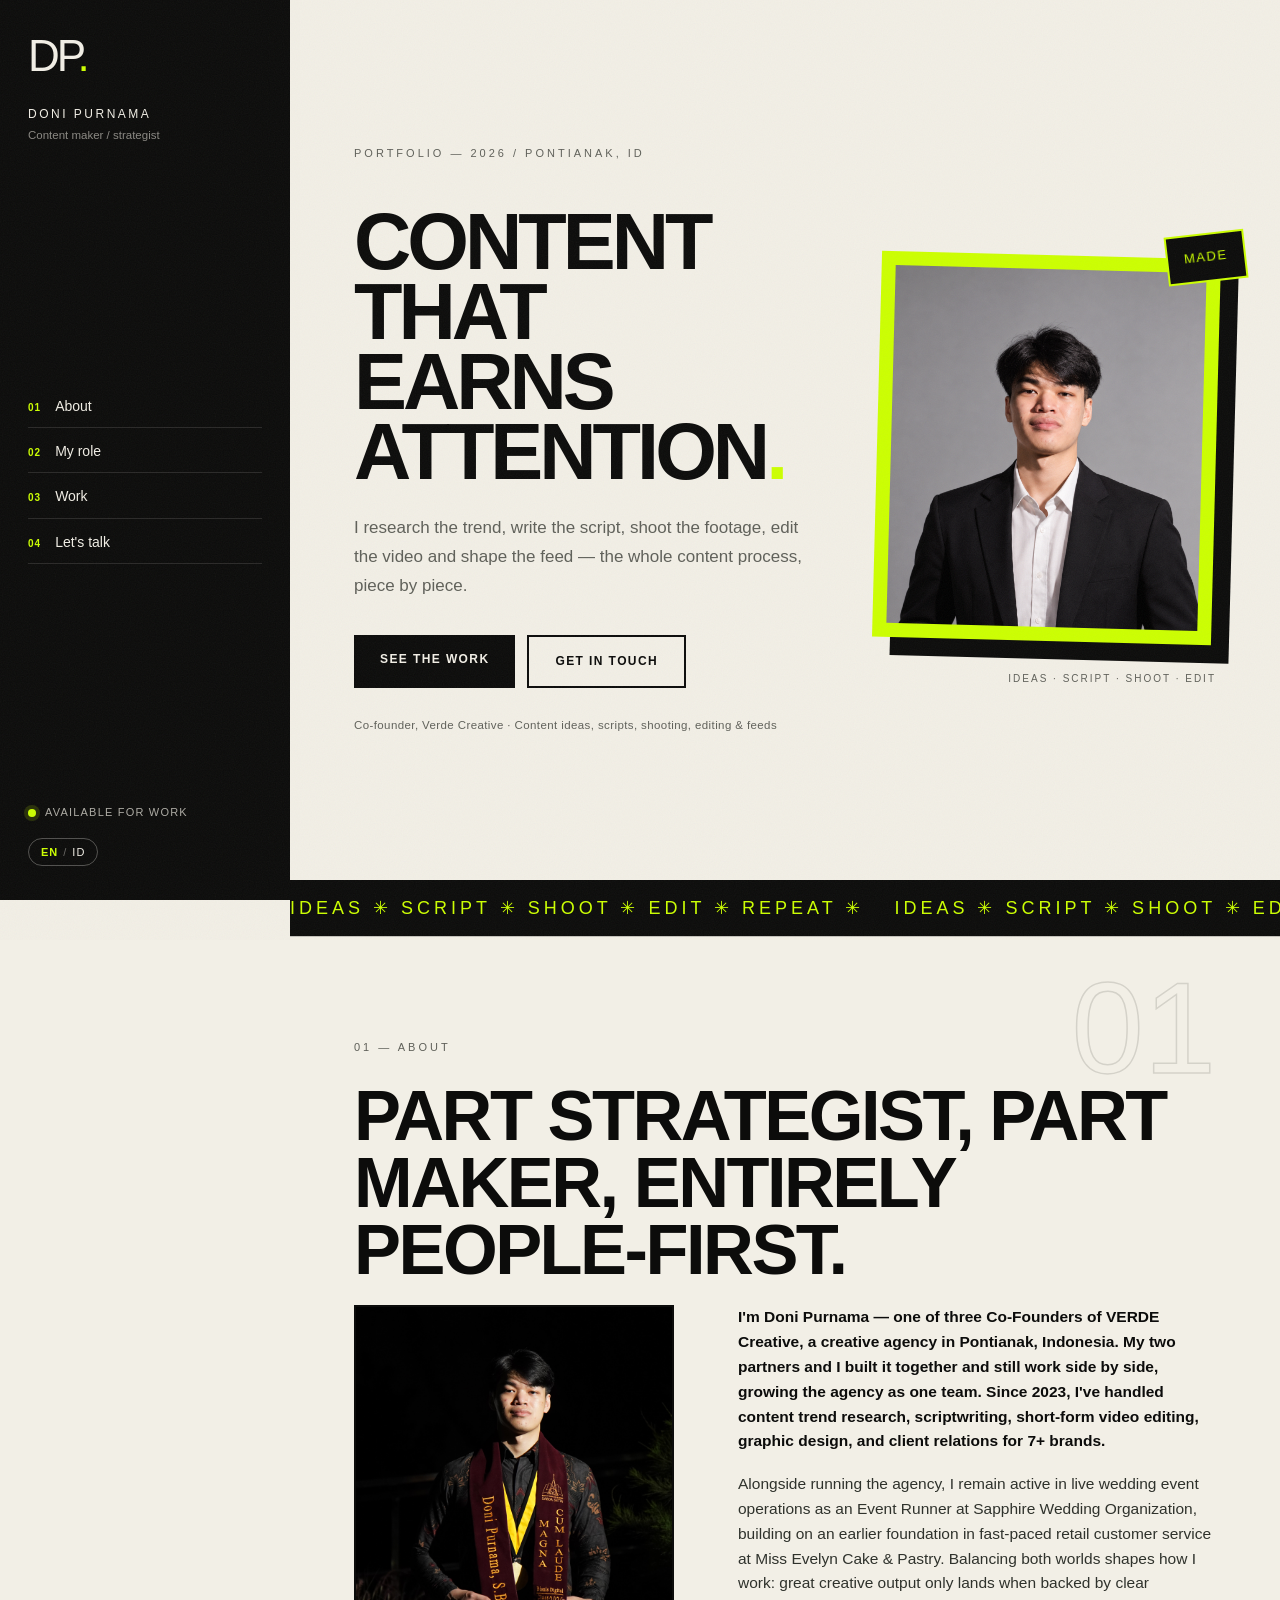
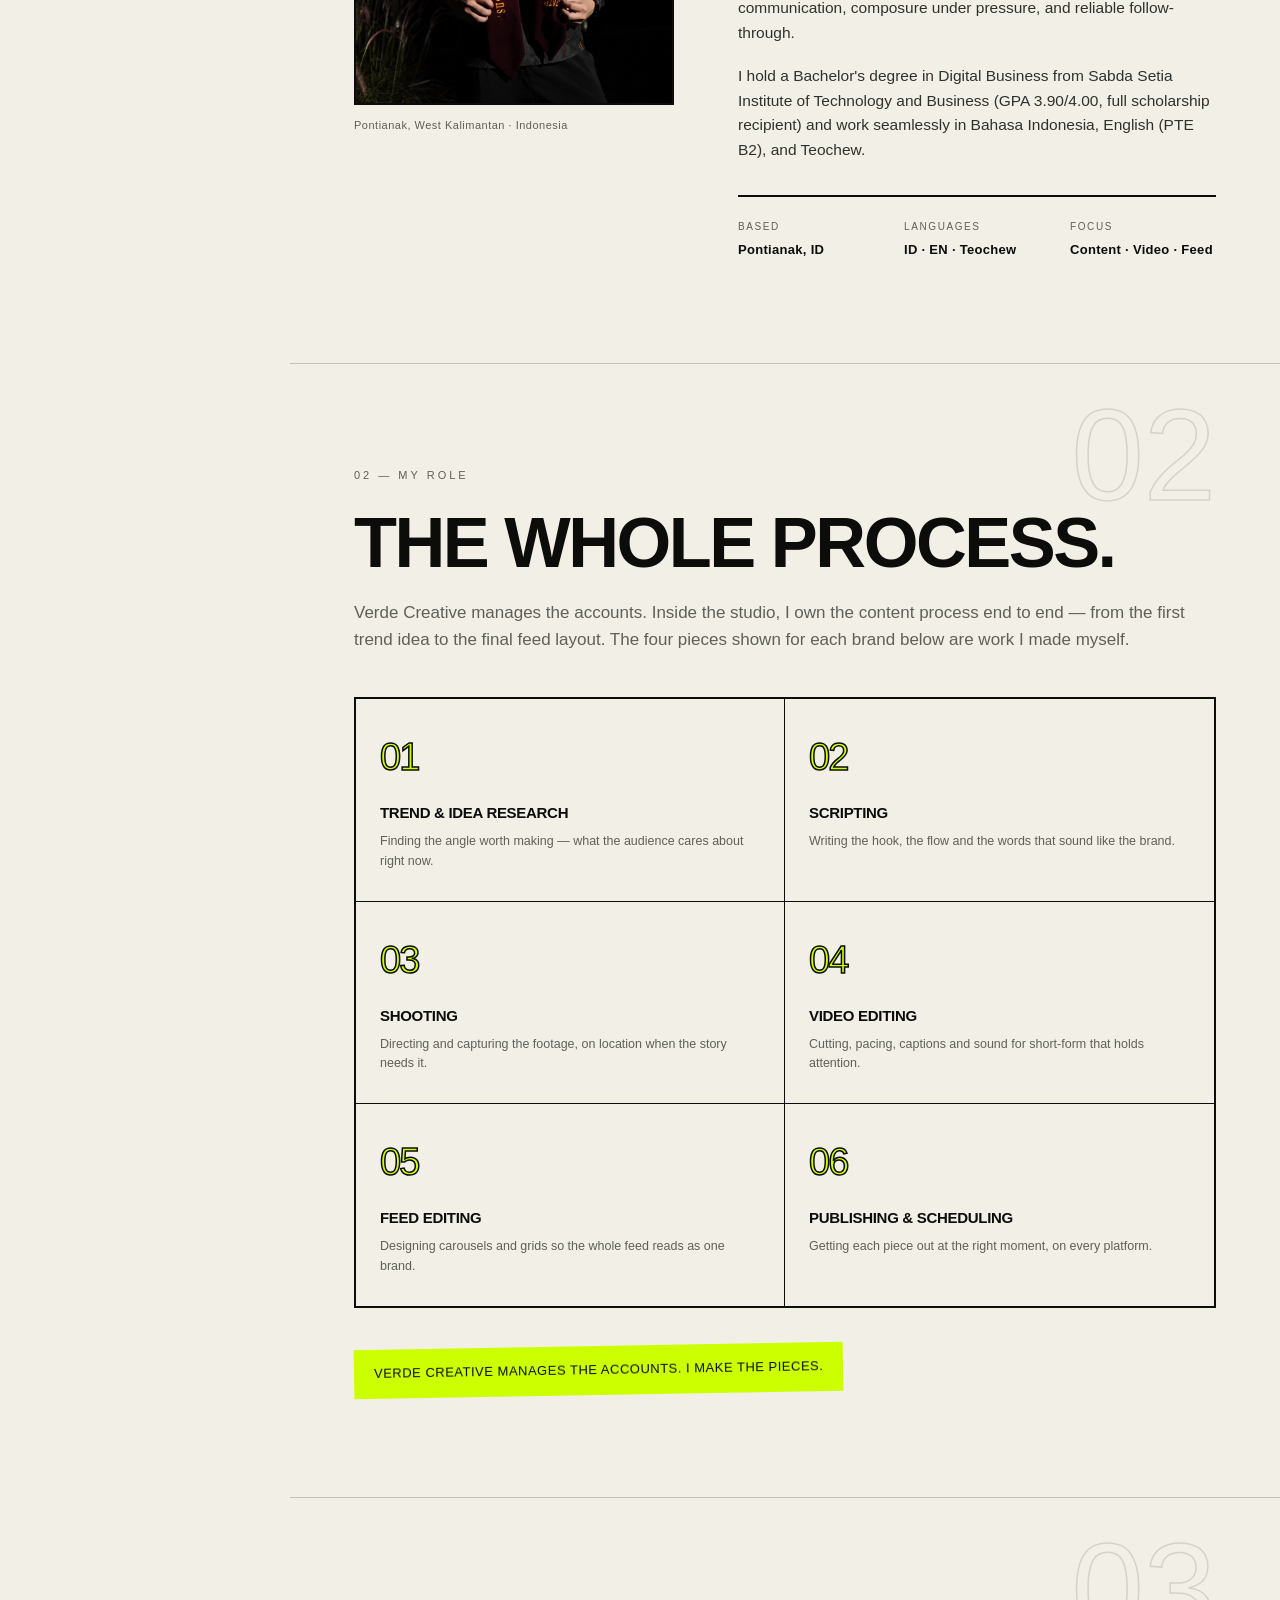
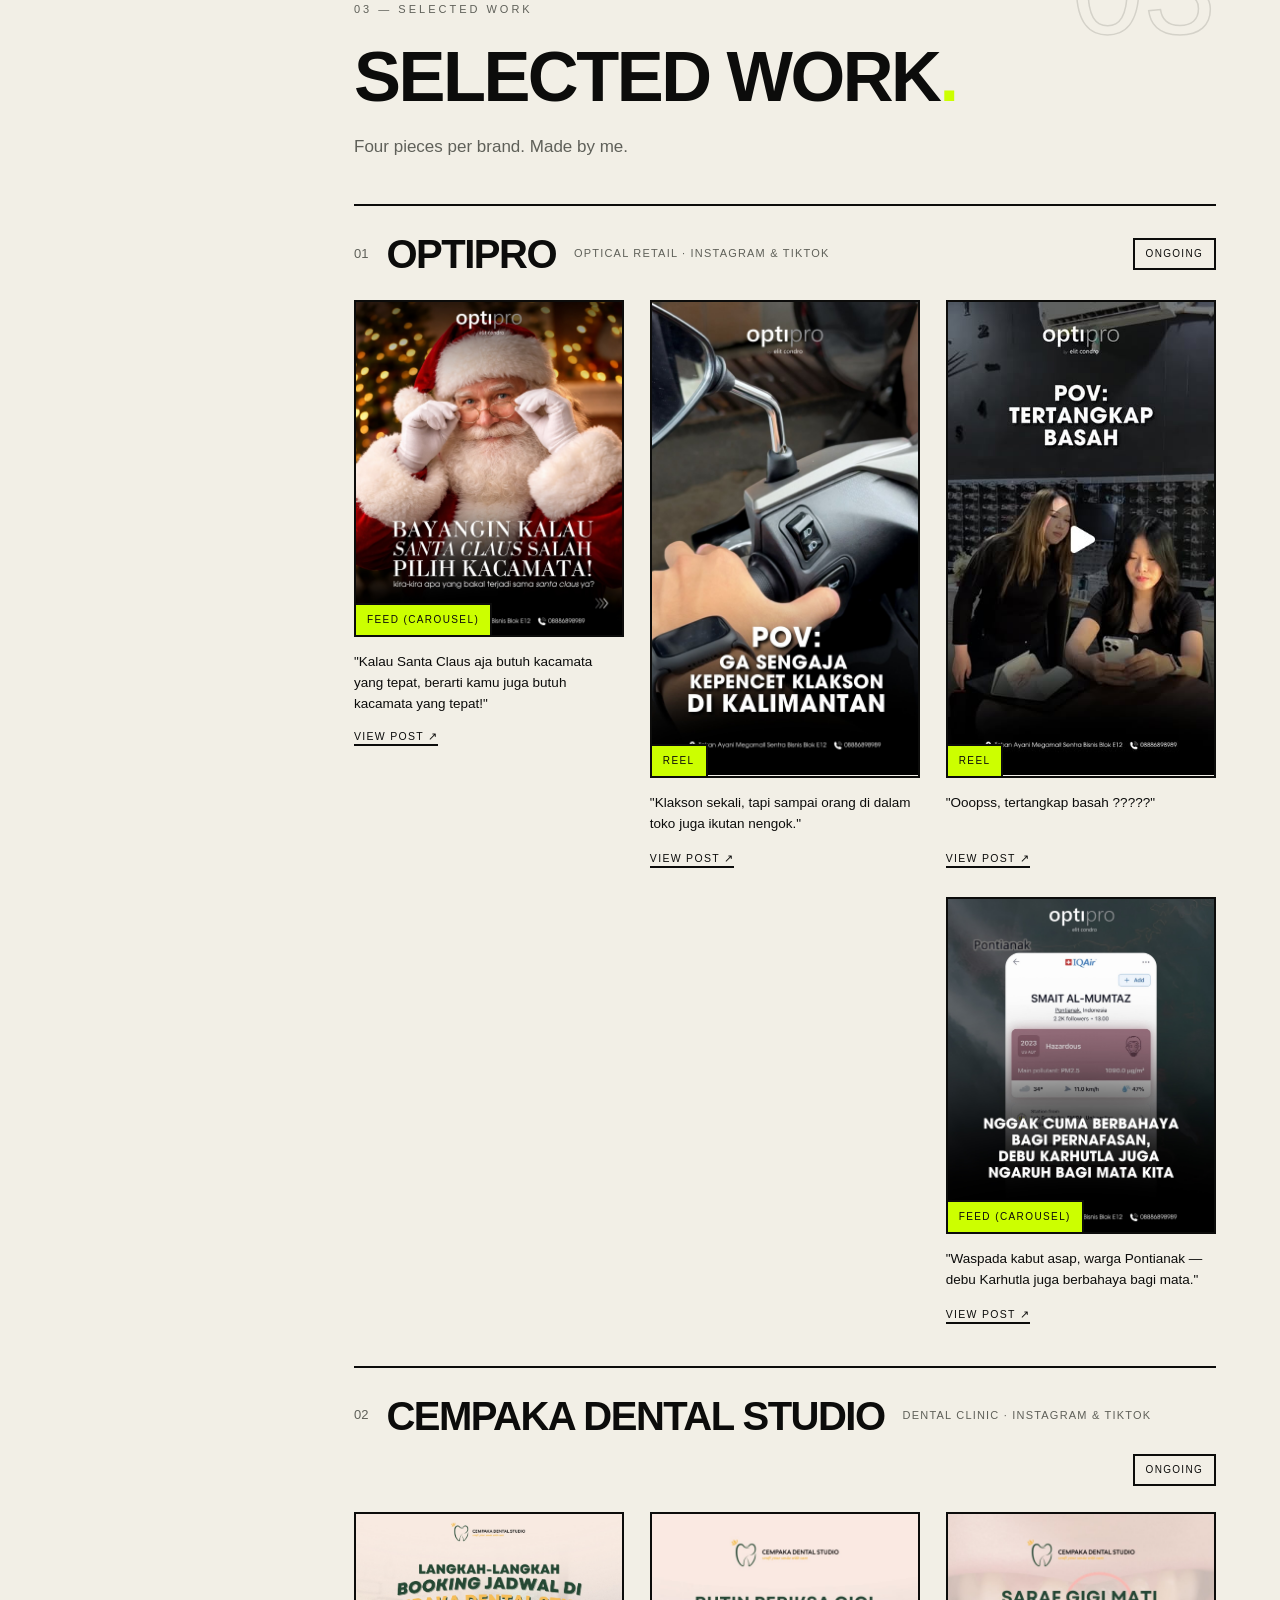
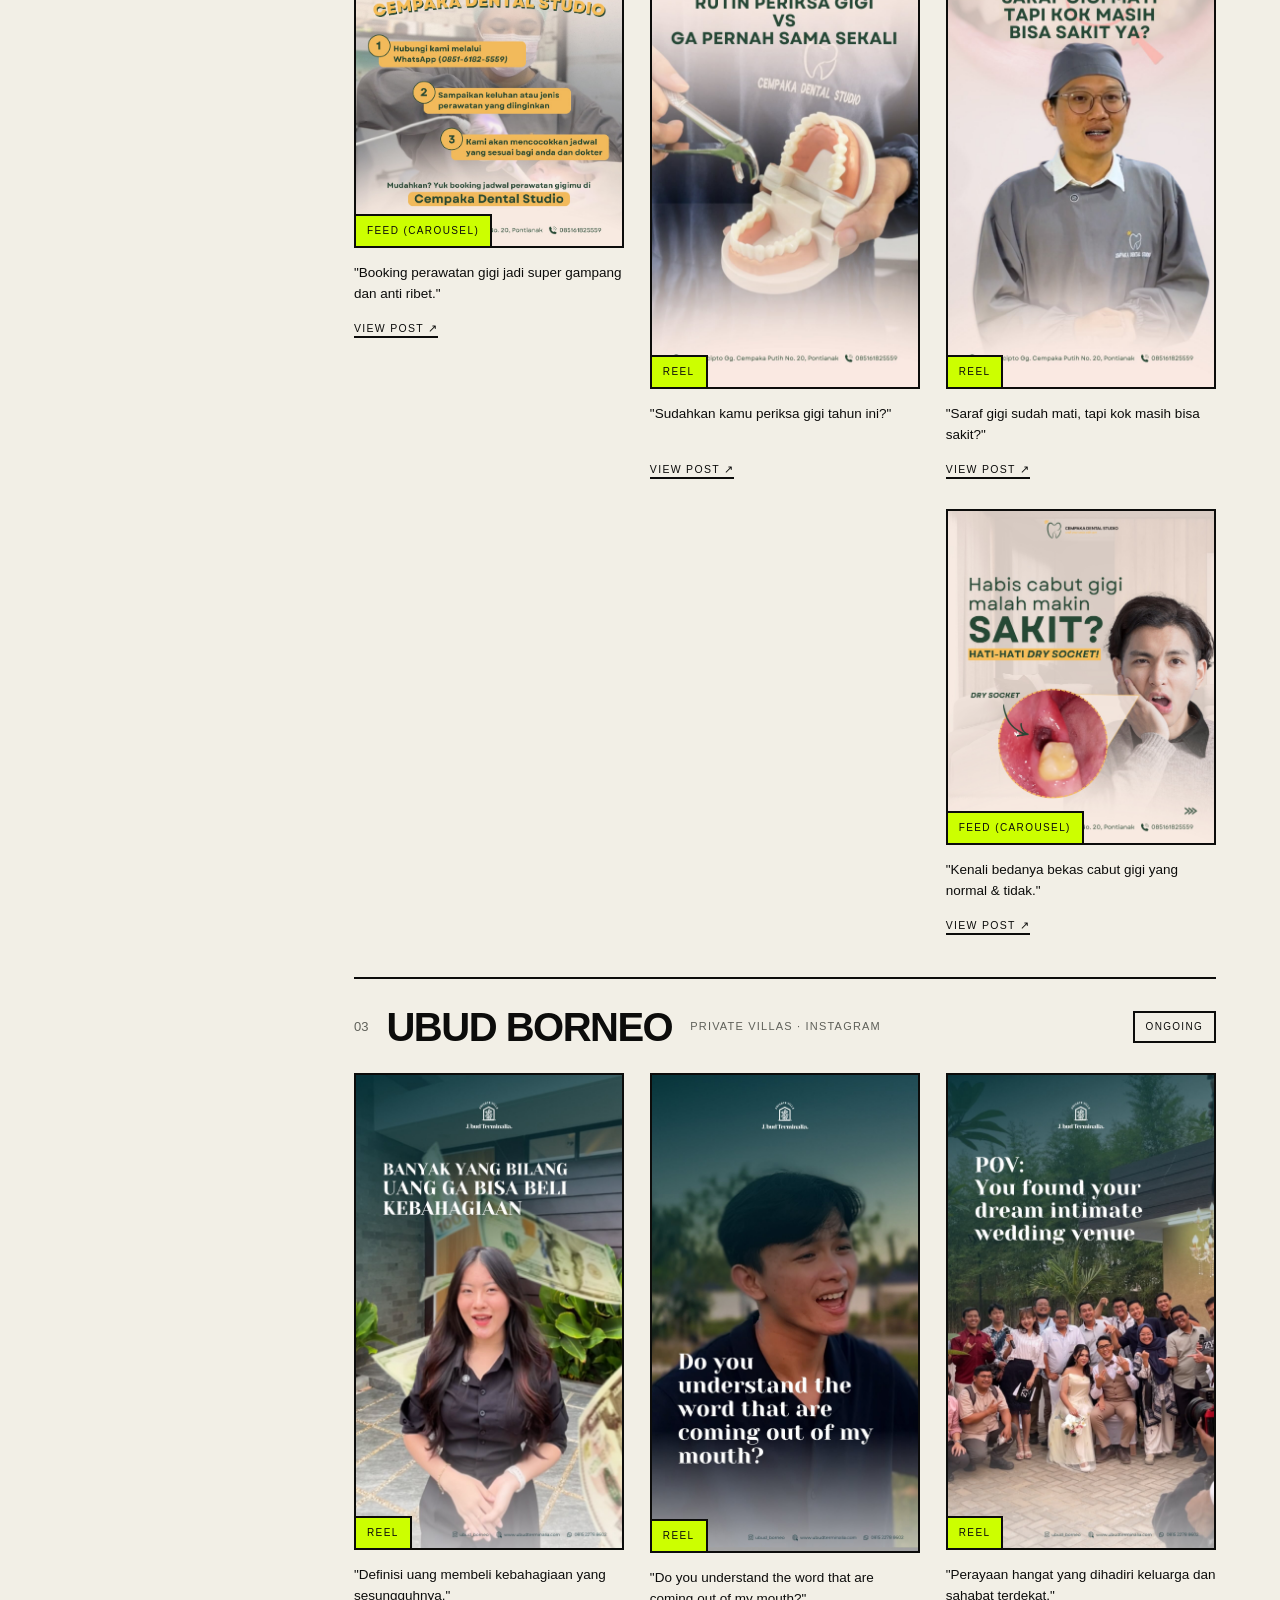
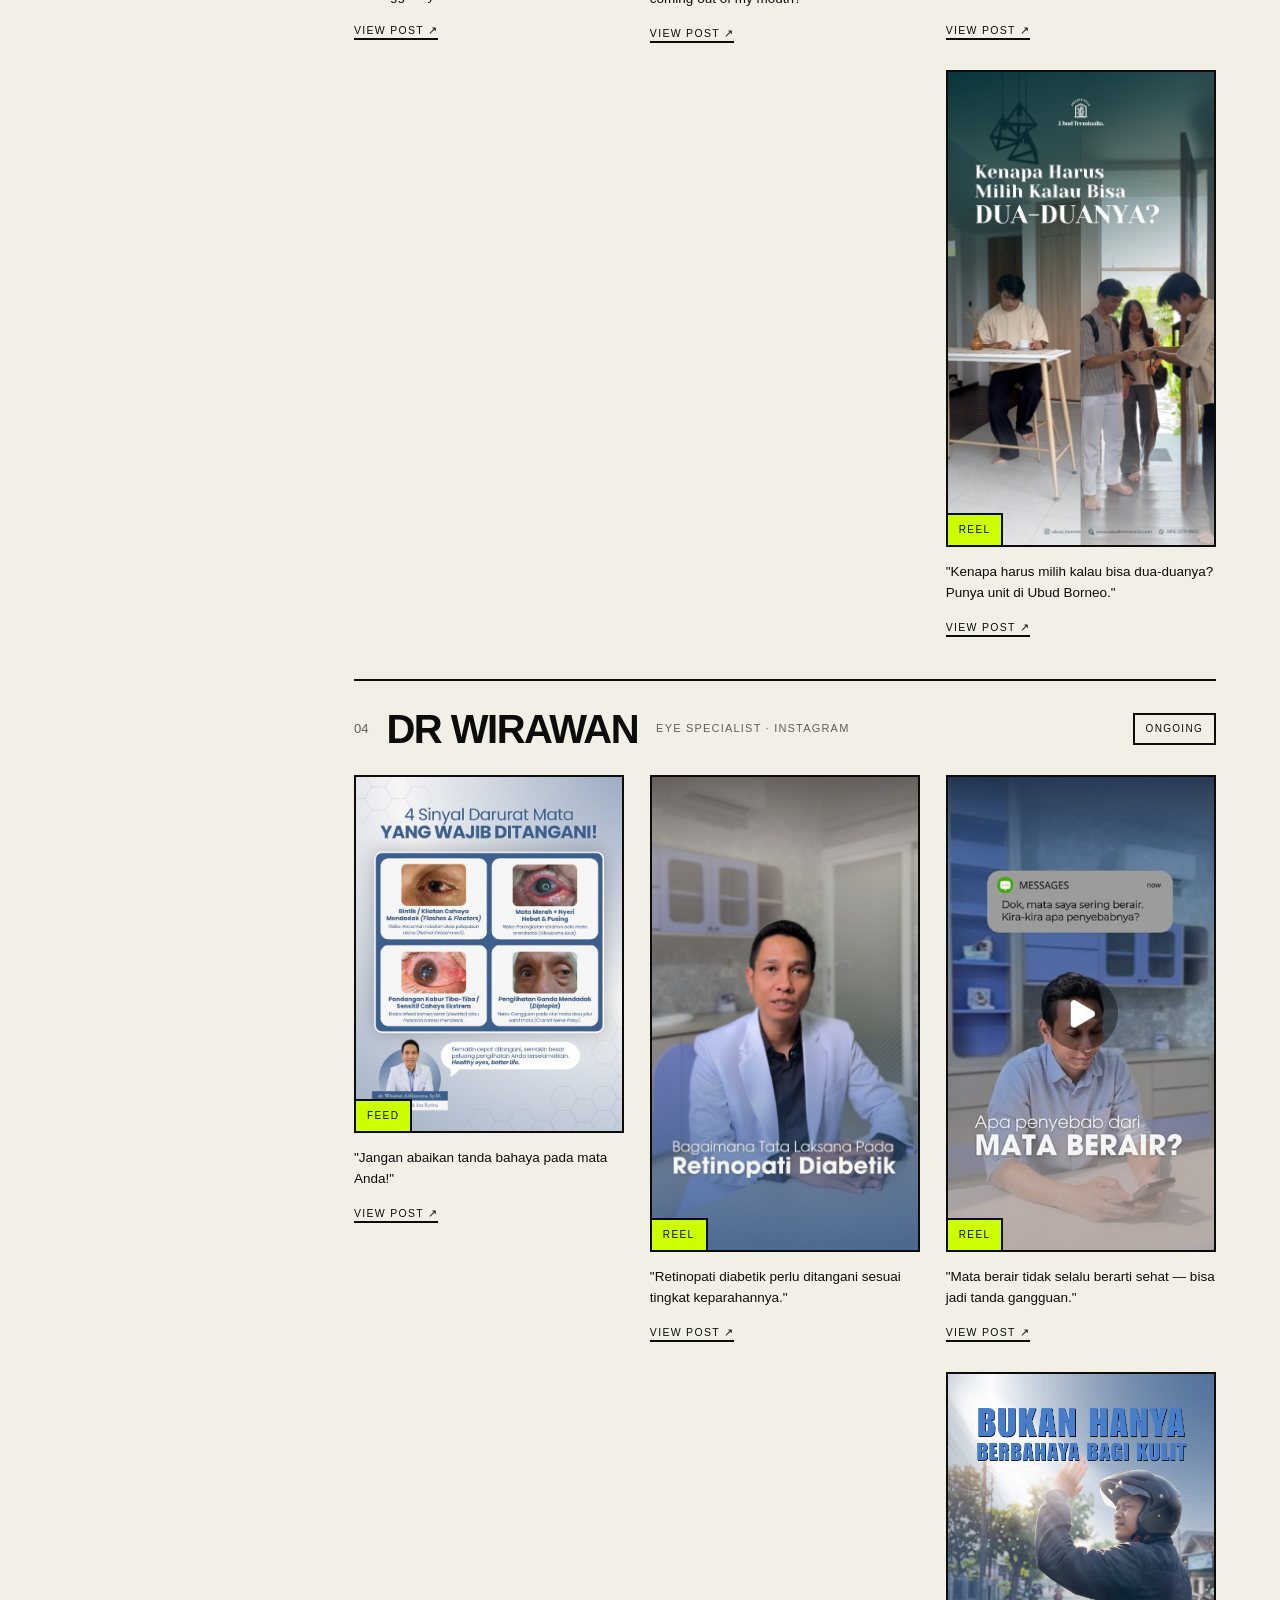
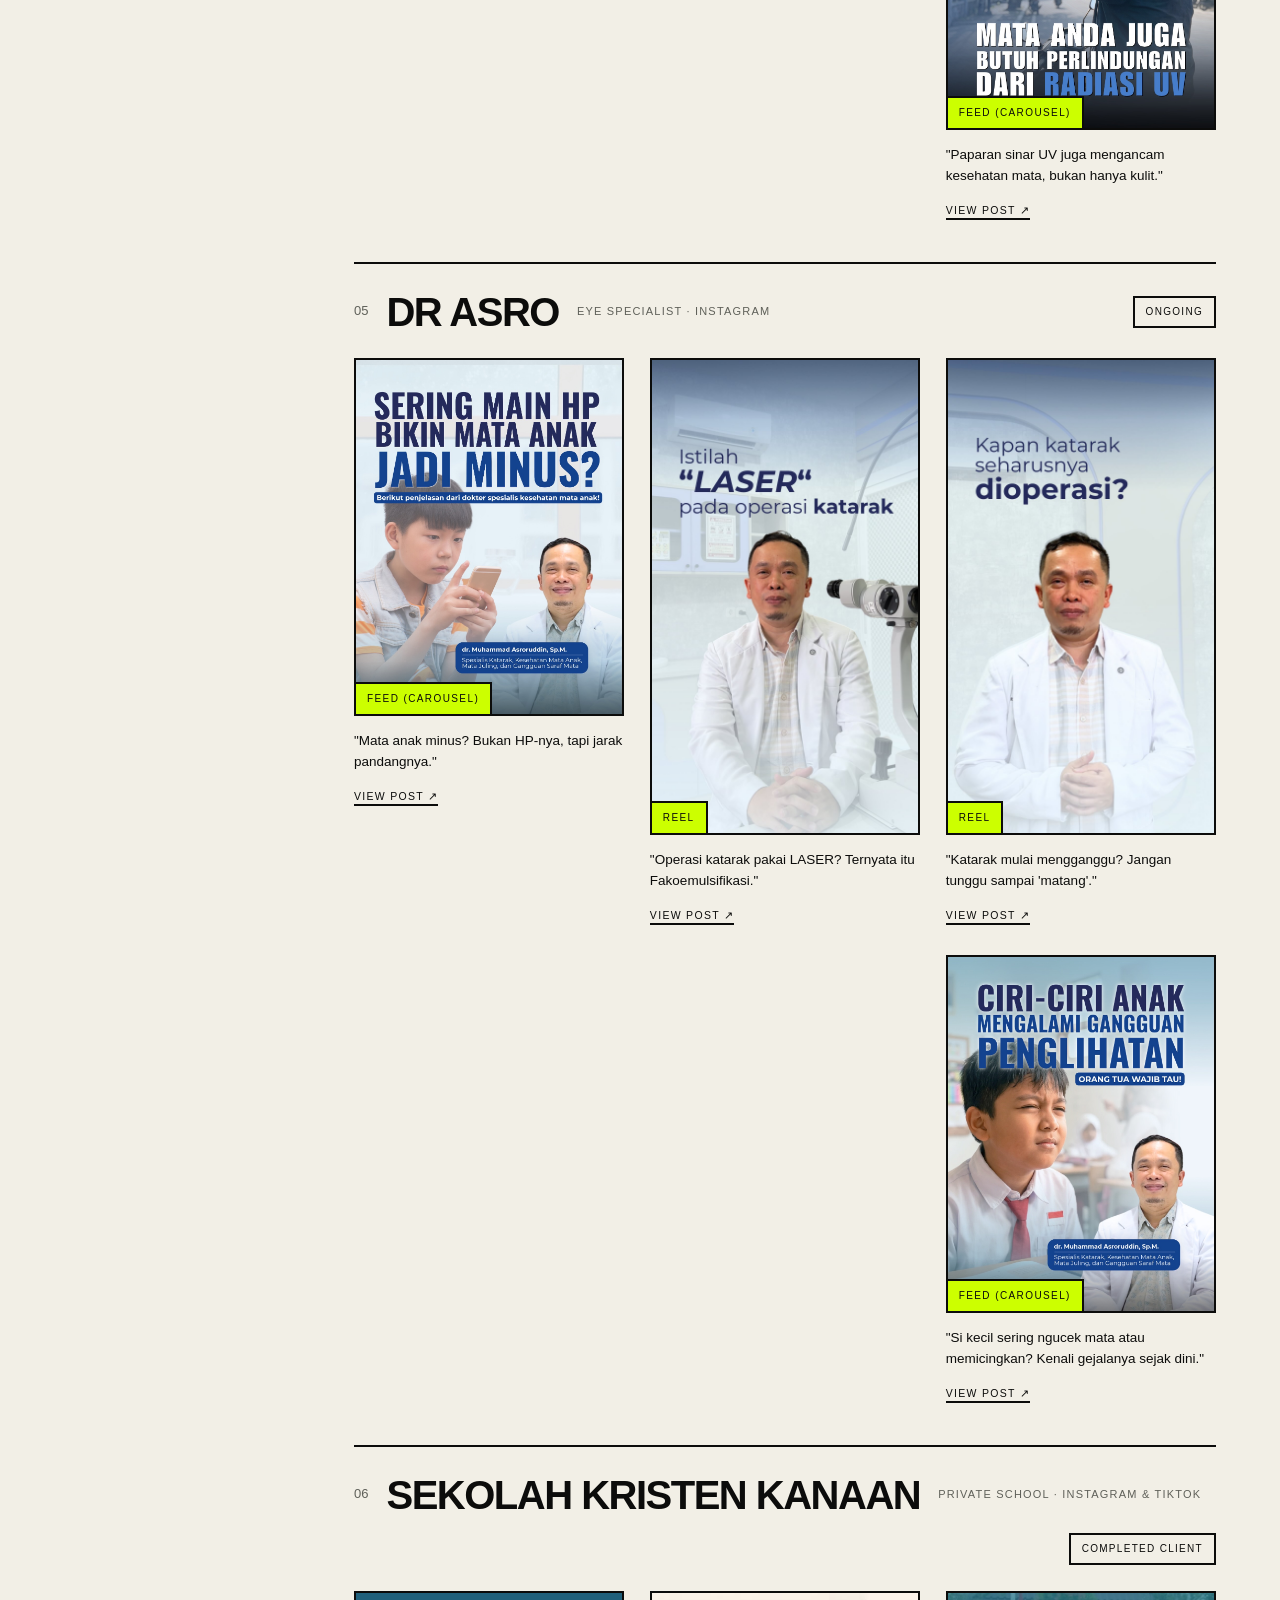
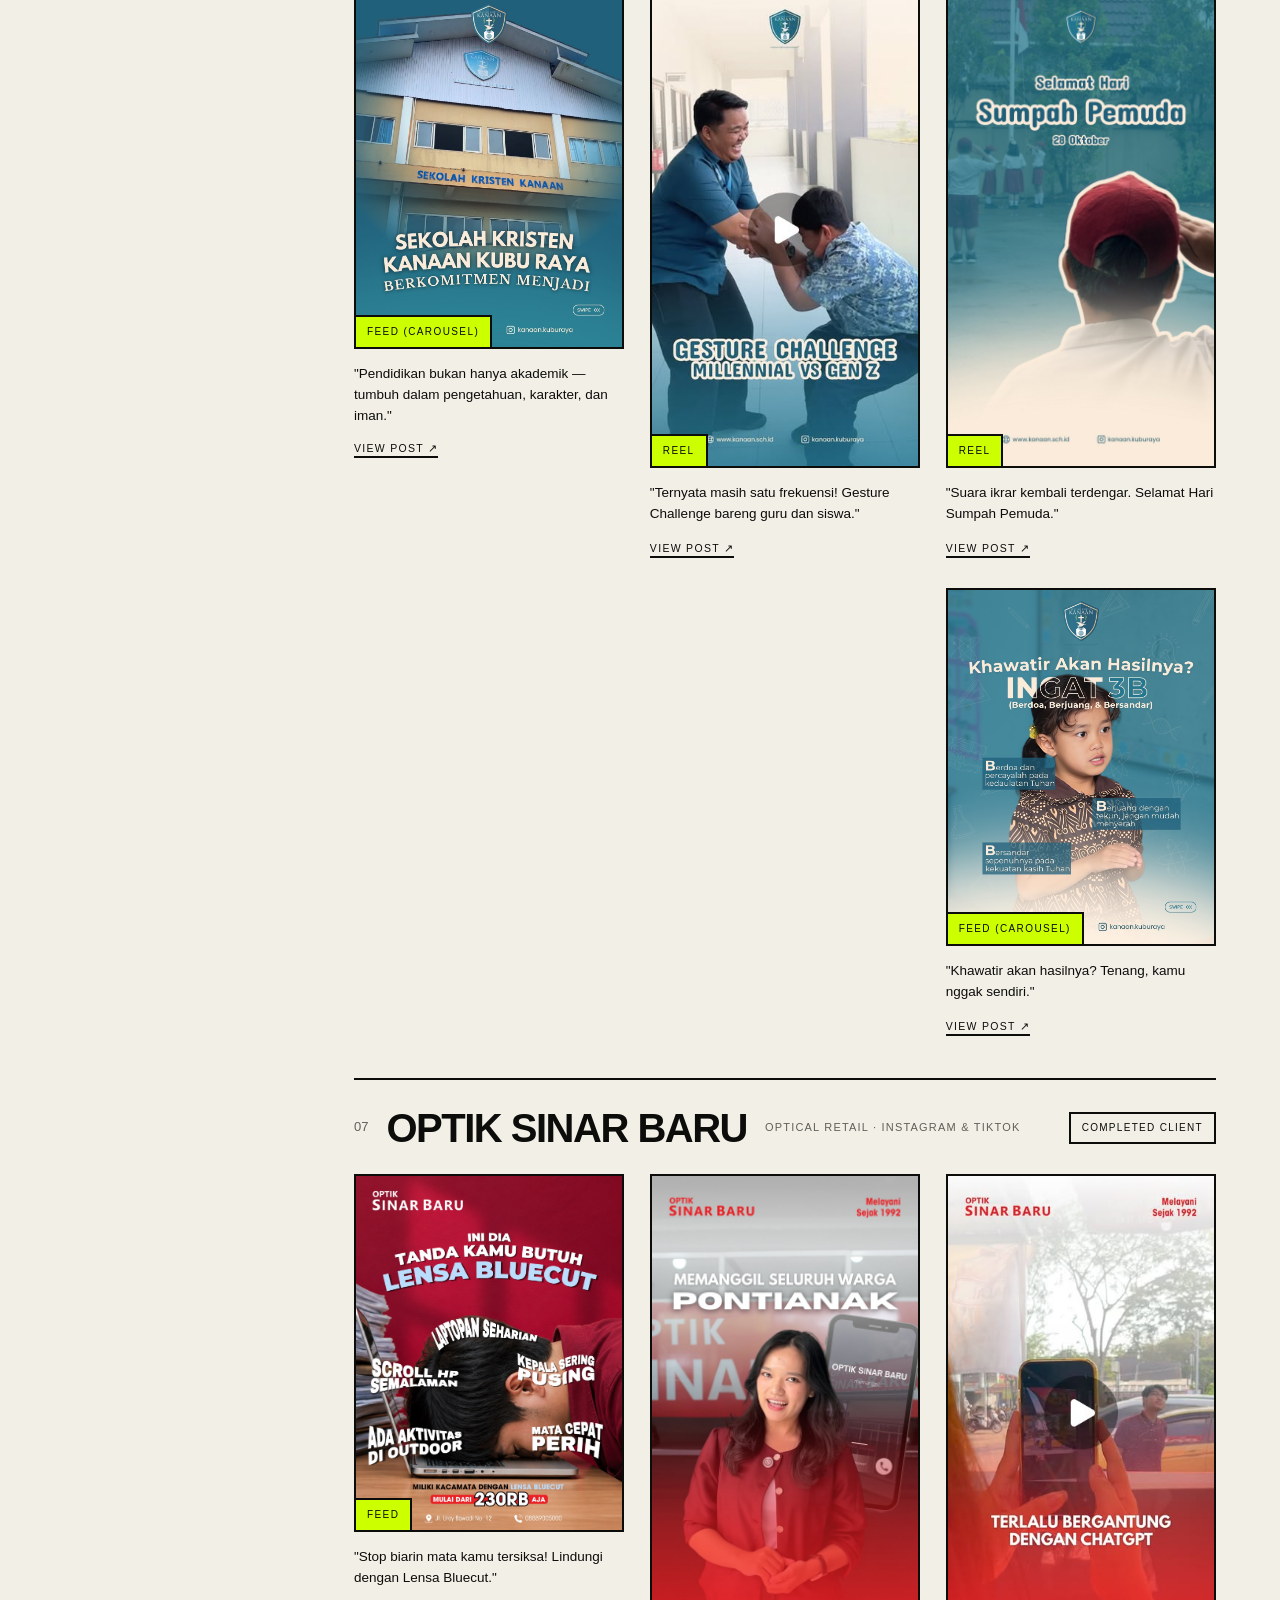
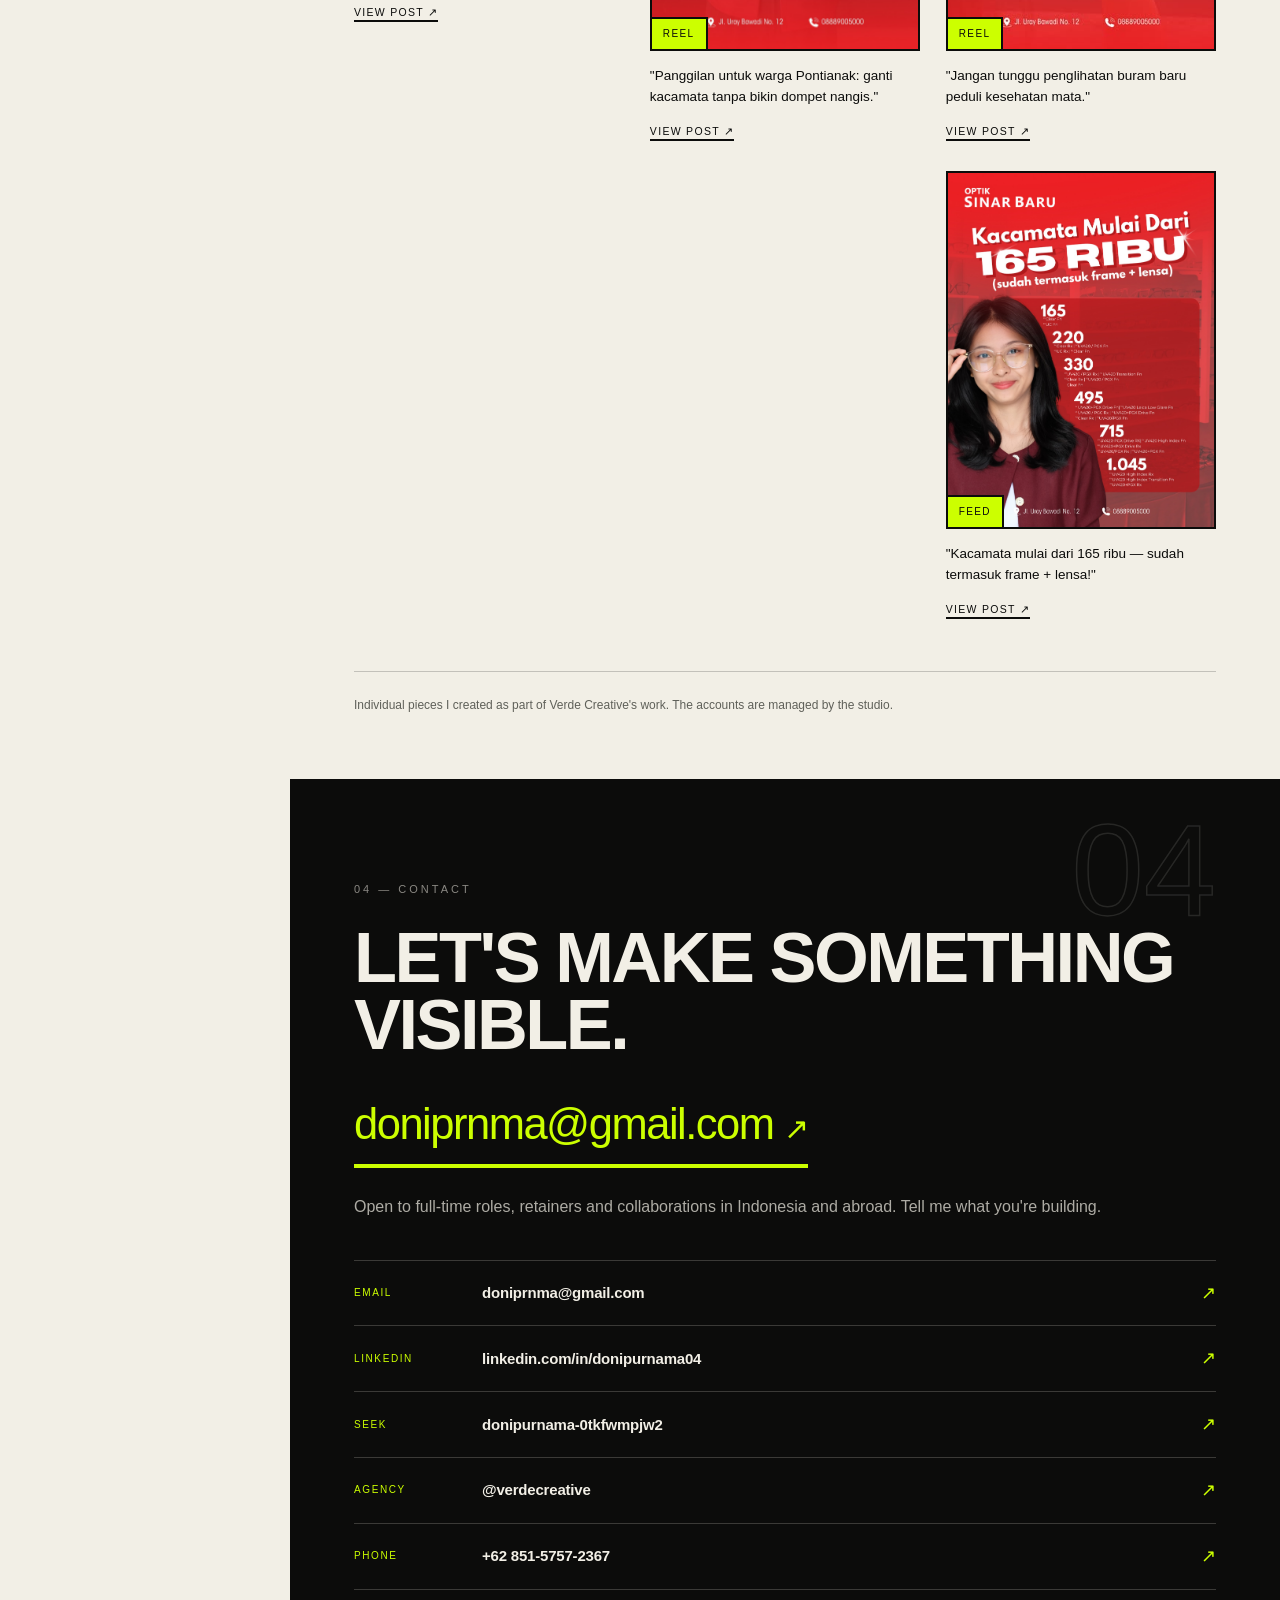
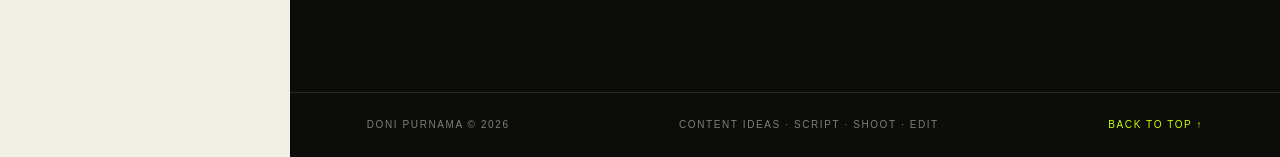
==== commit 9b6b4f1e: "Add layered motion: hero intro, scroll reveals, progress bar, ambient details" ====
--- a/index.html
+++ b/index.html
@@ -3,12 +3,14 @@
 <head>
 <meta charset="UTF-8" />
 <meta name="viewport" content="width=device-width, initial-scale=1.0" />
+<script>document.documentElement.classList.add('js')</script>
 <title>Doni Purnama — Content maker &amp; strategist</title>
 <meta name="description" content="Doni Purnama — one of three Co-Founders of VERDE Creative. Content trend research, scriptwriting, short-form video editing, graphic design and client relations for 7+ brands in Pontianak, Indonesia." />
 <link rel="stylesheet" href="styles.css" />
 </head>
 <body>
 <a class="skip-link" href="#work">Skip to work</a>
+<div class="progress" aria-hidden="true"></div>
 <div class="grain" aria-hidden="true"></div>
 
 <aside class="rail">
@@ -32,9 +34,9 @@
 <main class="main" id="top">
   <!-- HERO -->
   <section class="hero">
-    <p class="kicker">PORTFOLIO — 2026 / PONTIANAK, ID</p>
+    <p class="kicker reveal" style="--d:.05s">PORTFOLIO — 2026 / PONTIANAK, ID</p>
     <div class="hero-grid">
-      <div class="hero-copy">
+      <div class="hero-copy reveal" style="--d:.12s">
         <h1><span data-i18n="hero.headline">Content that earns attention</span><span class="dot">.</span></h1>
         <p class="hero-lede" data-i18n="hero.lede">I research the trend, write the script, shoot the footage, edit the video and shape the feed — the whole content process, piece by piece.</p>
         <div class="hero-actions">
@@ -43,7 +45,7 @@
         </div>
         <p class="hero-note" data-i18n="hero.note2">Co-founder, Verde Creative · Content ideas, scripts, shooting, editing &amp; feeds</p>
       </div>
-      <div class="hero-visual">
+      <div class="hero-visual reveal" style="--d:.22s">
         <div class="portrait-frame">
           <img src="assets/me/headshot.png" alt="Doni Purnama" width="1254" height="1254" />
           <span class="sticker" data-i18n="hero.badgeNum">MADE</span>
@@ -58,11 +60,11 @@
   <!-- ABOUT -->
   <section class="section about" id="about">
     <span class="sec-num" aria-hidden="true">01</span>
-    <p class="sec-label" data-i18n="about.label">01 — About</p>
-    <h2 data-i18n="about.title">Part strategist, part maker, entirely people-first.</h2>
+    <p class="sec-label reveal" data-i18n="about.label">01 — About</p>
+    <h2 class="reveal" data-i18n="about.title">Part strategist, part maker, entirely people-first.</h2>
     <div class="about-grid">
-      <div class="about-media"><img src="assets/me/graduation.png" alt="Doni Purnama" width="880" height="1100" /><p data-i18n="about.cap">Pontianak, West Kalimantan · Indonesia</p></div>
-      <div class="about-copy">
+      <div class="about-media reveal"><img src="assets/me/graduation.png" alt="Doni Purnama" width="880" height="1100" /><p data-i18n="about.cap">Pontianak, West Kalimantan · Indonesia</p></div>
+      <div class="about-copy reveal" style="--d:.1s">
         <p data-i18n="about.p1">I'm Doni Purnama — one of three Co-Founders of VERDE Creative, a creative agency in Pontianak, Indonesia. My two partners and I built it together and still work side by side, growing the agency as one team. Since 2023, I've handled content trend research, scriptwriting, short-form video editing, graphic design, and client relations for 7+ brands.</p>
         <p data-i18n="about.p2">Alongside running the agency, I remain active in live wedding event operations as an Event Runner at Sapphire Wedding Organization, building on an earlier foundation in fast-paced retail customer service at Miss Evelyn Cake & Pastry. Balancing both worlds shapes how I work: great creative output only lands when backed by clear communication, composure under pressure, and reliable follow-through.</p>
         <p data-i18n="about.p3">I hold a Bachelor's degree in Digital Business from Sabda Setia Institute of Technology and Business (GPA 3.90/4.00, full scholarship recipient) and work seamlessly in Bahasa Indonesia, English (PTE B2), and Teochew.</p>
@@ -78,16 +80,16 @@
   <!-- ROLE / PROCESS -->
   <section class="section role" id="role">
     <span class="sec-num" aria-hidden="true">02</span>
-    <p class="sec-label" data-i18n="role.label">02 — My role</p>
-    <h2 data-i18n="role.headline">THE WHOLE PROCESS.</h2>
-    <p class="section-intro" data-i18n="role.intro">Verde Creative manages the accounts. Inside the studio, I own the content process end to end — from the first trend idea to the final feed layout.</p>
+    <p class="sec-label reveal" data-i18n="role.label">02 — My role</p>
+    <h2 class="reveal" data-i18n="role.headline">THE WHOLE PROCESS.</h2>
+    <p class="section-intro reveal" data-i18n="role.intro">Verde Creative manages the accounts. Inside the studio, I own the content process end to end — from the first trend idea to the final feed layout.</p>
     <div class="process">
-      <div class="step"><span>01</span><h3 data-i18n="role1.title">Trend &amp; idea research</h3><p data-i18n="role1.body">Finding the angle worth making — what the audience cares about right now.</p></div>
-      <div class="step"><span>02</span><h3 data-i18n="role2.title">Scripting</h3><p data-i18n="role2.body">Writing the hook, the flow and the words that sound like the brand.</p></div>
-      <div class="step"><span>03</span><h3 data-i18n="role3.title">Shooting</h3><p data-i18n="role3.body">Directing and capturing the footage, on location when the story needs it.</p></div>
-      <div class="step"><span>04</span><h3 data-i18n="role4.title">Video editing</h3><p data-i18n="role4.body">Cutting, pacing, captions and sound for short-form that holds attention.</p></div>
-      <div class="step"><span>05</span><h3 data-i18n="role5.title">Feed editing</h3><p data-i18n="role5.body">Designing carousels and grids so the whole feed reads as one brand.</p></div>
-      <div class="step"><span>06</span><h3 data-i18n="role6.title">Publishing &amp; scheduling</h3><p data-i18n="role6.body">Getting each piece out at the right moment, on every platform.</p></div>
+      <div class="step reveal" style="--d:0.06s"><span>01</span><h3 data-i18n="role1.title">Trend &amp; idea research</h3><p data-i18n="role1.body">Finding the angle worth making — what the audience cares about right now.</p></div>
+      <div class="step reveal" style="--d:0.12s"><span>02</span><h3 data-i18n="role2.title">Scripting</h3><p data-i18n="role2.body">Writing the hook, the flow and the words that sound like the brand.</p></div>
+      <div class="step reveal" style="--d:0s"><span>03</span><h3 data-i18n="role3.title">Shooting</h3><p data-i18n="role3.body">Directing and capturing the footage, on location when the story needs it.</p></div>
+      <div class="step reveal" style="--d:0.06s"><span>04</span><h3 data-i18n="role4.title">Video editing</h3><p data-i18n="role4.body">Cutting, pacing, captions and sound for short-form that holds attention.</p></div>
+      <div class="step reveal" style="--d:0.12s"><span>05</span><h3 data-i18n="role5.title">Feed editing</h3><p data-i18n="role5.body">Designing carousels and grids so the whole feed reads as one brand.</p></div>
+      <div class="step reveal" style="--d:0s"><span>06</span><h3 data-i18n="role6.title">Publishing &amp; scheduling</h3><p data-i18n="role6.body">Getting each piece out at the right moment, on every platform.</p></div>
     </div>
     <p class="clarify" data-i18n="role.clarify">Verde Creative manages the accounts. I make the pieces.</p>
   </section>
@@ -95,84 +97,84 @@
   <!-- WORK -->
   <section class="section work" id="work">
     <span class="sec-num" aria-hidden="true">03</span>
-    <p class="sec-label" data-i18n="work.label">03 — Selected work</p>
-    <h2><span data-i18n="work.headline">SELECTED WORK</span><span class="dot">.</span></h2>
-    <p class="section-intro" data-i18n="work.title2">Four pieces per brand. Made by me.</p>
-
-
-
-
-
-
-      <article class="brand-block">
+    <p class="sec-label reveal" data-i18n="work.label">03 — Selected work</p>
+    <h2 class="reveal"><span data-i18n="work.headline">SELECTED WORK</span><span class="dot">.</span></h2>
+    <p class="section-intro reveal" data-i18n="work.title2">Four pieces per brand. Made by me.</p>
+
+
+
+
+
+
+      <article class="brand-block reveal">
         <div class="brand-bar"><span class="brand-idx">01</span><h3>OPTIPRO</h3><p><span data-i18n="brand1.sector">Optical retail</span> · <span data-i18n="brand1.platform">Instagram & TikTok</span></p><span class="tag" data-i18n="status.ongoing">Ongoing</span></div>
         <div class="post-grid">
-          <a class="post" href="https://www.instagram.com/p/DSjpv-ZkyWi/?img_index=1" target="_blank" rel="noopener"><div class="post-img"><img src="assets/posts/DSjpv-ZkyWi.jpg" alt="OPTIPRO feed (carousel)" width="1080" height="1350" loading="lazy" /><span class="kind">feed (carousel)</span></div><p class="caption">"Kalau Santa Claus aja butuh kacamata yang tepat, berarti kamu juga butuh kacamata yang tepat!"</p><span class="post-link" data-i18n="viewPost">View post ↗</span></a>
-          <a class="post" href="https://www.instagram.com/reel/DaLLecQReRW/" target="_blank" rel="noopener"><div class="post-img"><video class="post-video" data-src="assets/videos/DaLLecQReRW.mp4" width="720" height="1280" poster="assets/posts/DaLLecQReRW.jpg" autoplay muted loop playsinline preload="none"></video><span class="kind">reel</span></div><p class="caption">"Klakson sekali, tapi sampai orang di dalam toko juga ikutan nengok."</p><span class="post-link" data-i18n="viewPost">View post ↗</span></a>
-          <a class="post" href="https://www.instagram.com/reel/Det-DH5uR8q/" target="_blank" rel="noopener"><div class="post-img"><video class="post-video" data-src="assets/videos/Det-DH5uR8q.mp4" width="720" height="1280" poster="assets/posts/Det-DH5uR8q.jpg" autoplay muted loop playsinline preload="none"></video><span class="kind">reel</span></div><p class="caption">"Ooopss, tertangkap basah ?????"</p><span class="post-link" data-i18n="viewPost">View post ↗</span></a>
-          <a class="post" href="https://www.instagram.com/p/DdROAgCmZDi/?img_index=1" target="_blank" rel="noopener"><div class="post-img"><img src="assets/posts/DdROAgCmZDi.jpg" alt="OPTIPRO feed (carousel)" width="1080" height="1350" loading="lazy" /><span class="kind">feed (carousel)</span></div><p class="caption">"Waspada kabut asap, warga Pontianak — debu Karhutla juga berbahaya bagi mata."</p><span class="post-link" data-i18n="viewPost">View post ↗</span></a>
+          <a class="post reveal" style="--d:0.00s" href="https://www.instagram.com/p/DSjpv-ZkyWi/?img_index=1" target="_blank" rel="noopener"><div class="post-img"><img src="assets/posts/DSjpv-ZkyWi.jpg" alt="OPTIPRO feed (carousel)" width="1080" height="1350" loading="lazy" /><span class="kind">feed (carousel)</span></div><p class="caption">"Kalau Santa Claus aja butuh kacamata yang tepat, berarti kamu juga butuh kacamata yang tepat!"</p><span class="post-link" data-i18n="viewPost">View post ↗</span></a>
+          <a class="post reveal" style="--d:0.07s" href="https://www.instagram.com/reel/DaLLecQReRW/" target="_blank" rel="noopener"><div class="post-img"><video class="post-video" data-src="assets/videos/DaLLecQReRW.mp4" width="720" height="1280" poster="assets/posts/DaLLecQReRW.jpg" autoplay muted loop playsinline preload="none"></video><span class="kind">reel</span></div><p class="caption">"Klakson sekali, tapi sampai orang di dalam toko juga ikutan nengok."</p><span class="post-link" data-i18n="viewPost">View post ↗</span></a>
+          <a class="post reveal" style="--d:0.14s" href="https://www.instagram.com/reel/Det-DH5uR8q/" target="_blank" rel="noopener"><div class="post-img"><video class="post-video" data-src="assets/videos/Det-DH5uR8q.mp4" width="720" height="1280" poster="assets/posts/Det-DH5uR8q.jpg" autoplay muted loop playsinline preload="none"></video><span class="kind">reel</span></div><p class="caption">"Ooopss, tertangkap basah ?????"</p><span class="post-link" data-i18n="viewPost">View post ↗</span></a>
+          <a class="post reveal" style="--d:0.21s" href="https://www.instagram.com/p/DdROAgCmZDi/?img_index=1" target="_blank" rel="noopener"><div class="post-img"><img src="assets/posts/DdROAgCmZDi.jpg" alt="OPTIPRO feed (carousel)" width="1080" height="1350" loading="lazy" /><span class="kind">feed (carousel)</span></div><p class="caption">"Waspada kabut asap, warga Pontianak — debu Karhutla juga berbahaya bagi mata."</p><span class="post-link" data-i18n="viewPost">View post ↗</span></a>
         </div>
       </article>
 
       <!-- CEMPAKA DENTAL STUDIO -->
-      <article class="brand-block">
+      <article class="brand-block reveal">
         <div class="brand-bar"><span class="brand-idx">02</span><h3>CEMPAKA DENTAL STUDIO</h3><p><span data-i18n="brand2.sector">Dental clinic</span> · <span data-i18n="brand2.platform">Instagram & TikTok</span></p><span class="tag" data-i18n="status.ongoing">Ongoing</span></div>
-        <div class="post-grid"><a class="post" href="https://www.instagram.com/p/DPQMQFjD1C3/" target="_blank" rel="noopener"><div class="post-img"><img src="assets/posts/DPQMQFjD1C3.jpg" alt="CEMPAKA DENTAL STUDIO feed (carousel)" width="1349" height="1685" loading="lazy" /><span class="kind">feed (carousel)</span></div><p class="caption">"Booking perawatan gigi jadi super gampang dan anti ribet."</p><span class="post-link" data-i18n="viewPost">View post ↗</span></a>
-          <a class="post" href="https://www.instagram.com/reel/DeYyELCvJHh/" target="_blank" rel="noopener"><div class="post-img"><video class="post-video" data-src="assets/videos/DeYyELCvJHh.mp4" width="720" height="1280" poster="assets/posts/DeYyELCvJHh.jpg" autoplay muted loop playsinline preload="none"></video><span class="kind">reel</span></div><p class="caption">"Sudahkan kamu periksa gigi tahun ini?"</p><span class="post-link" data-i18n="viewPost">View post ↗</span></a>
-          <a class="post" href="https://www.instagram.com/reel/DUxWRo-D7Lp/" target="_blank" rel="noopener"><div class="post-img"><video class="post-video" data-src="assets/videos/DUxWRo-D7Lp.mp4" width="720" height="1280" poster="assets/posts/DUxWRo-D7Lp.jpg" autoplay muted loop playsinline preload="none"></video><span class="kind">reel</span></div><p class="caption">"Saraf gigi sudah mati, tapi kok masih bisa sakit?"</p><span class="post-link" data-i18n="viewPost">View post ↗</span></a>
-          <a class="post" href="https://www.instagram.com/p/DXWYFOCjx80/?img_index=1" target="_blank" rel="noopener"><div class="post-img"><img src="assets/posts/DXWYFOCjx80.jpg" alt="CEMPAKA DENTAL STUDIO feed (carousel)" width="1080" height="1350" loading="lazy" /><span class="kind">feed (carousel)</span></div><p class="caption">"Kenali bedanya bekas cabut gigi yang normal & tidak."</p><span class="post-link" data-i18n="viewPost">View post ↗</span></a>
+        <div class="post-grid"><a class="post reveal" style="--d:0.00s" href="https://www.instagram.com/p/DPQMQFjD1C3/" target="_blank" rel="noopener"><div class="post-img"><img src="assets/posts/DPQMQFjD1C3.jpg" alt="CEMPAKA DENTAL STUDIO feed (carousel)" width="1349" height="1685" loading="lazy" /><span class="kind">feed (carousel)</span></div><p class="caption">"Booking perawatan gigi jadi super gampang dan anti ribet."</p><span class="post-link" data-i18n="viewPost">View post ↗</span></a>
+          <a class="post reveal" style="--d:0.07s" href="https://www.instagram.com/reel/DeYyELCvJHh/" target="_blank" rel="noopener"><div class="post-img"><video class="post-video" data-src="assets/videos/DeYyELCvJHh.mp4" width="720" height="1280" poster="assets/posts/DeYyELCvJHh.jpg" autoplay muted loop playsinline preload="none"></video><span class="kind">reel</span></div><p class="caption">"Sudahkan kamu periksa gigi tahun ini?"</p><span class="post-link" data-i18n="viewPost">View post ↗</span></a>
+          <a class="post reveal" style="--d:0.14s" href="https://www.instagram.com/reel/DUxWRo-D7Lp/" target="_blank" rel="noopener"><div class="post-img"><video class="post-video" data-src="assets/videos/DUxWRo-D7Lp.mp4" width="720" height="1280" poster="assets/posts/DUxWRo-D7Lp.jpg" autoplay muted loop playsinline preload="none"></video><span class="kind">reel</span></div><p class="caption">"Saraf gigi sudah mati, tapi kok masih bisa sakit?"</p><span class="post-link" data-i18n="viewPost">View post ↗</span></a>
+          <a class="post reveal" style="--d:0.21s" href="https://www.instagram.com/p/DXWYFOCjx80/?img_index=1" target="_blank" rel="noopener"><div class="post-img"><img src="assets/posts/DXWYFOCjx80.jpg" alt="CEMPAKA DENTAL STUDIO feed (carousel)" width="1080" height="1350" loading="lazy" /><span class="kind">feed (carousel)</span></div><p class="caption">"Kenali bedanya bekas cabut gigi yang normal & tidak."</p><span class="post-link" data-i18n="viewPost">View post ↗</span></a>
         </div>
       </article>
 
       <!-- UBUD BORNEO -->
-      <article class="brand-block">
+      <article class="brand-block reveal">
         <div class="brand-bar"><span class="brand-idx">03</span><h3>UBUD BORNEO</h3><p><span data-i18n="brand3.sector">Private villas</span> · <span data-i18n="brand3.platform">Instagram</span></p><span class="tag" data-i18n="status.ongoing">Ongoing</span></div>
         <div class="post-grid">
-          <a class="post" href="https://www.instagram.com/reel/DWa8Dw_EhLR/" target="_blank" rel="noopener"><div class="post-img"><video class="post-video" data-src="assets/videos/DWa8Dw_EhLR.mp4" width="720" height="1280" poster="assets/posts/DWa8Dw_EhLR.jpg" autoplay muted loop playsinline preload="none"></video><span class="kind">reel</span></div><p class="caption">"Definisi uang membeli kebahagiaan yang sesungguhnya."</p><span class="post-link" data-i18n="viewPost">View post ↗</span></a>
-          <a class="post" href="https://www.instagram.com/reel/DaRvP30yWvC/" target="_blank" rel="noopener"><div class="post-img letterbox"><video class="post-video" data-src="assets/videos/DaRvP30yWvC.mp4" width="1276" height="718" poster="assets/posts/DaRvP30yWvC.jpg" autoplay muted loop playsinline preload="none"></video><span class="kind">reel</span></div><p class="caption">"Do you understand the word that are coming out of my mouth?"</p><span class="post-link" data-i18n="viewPost">View post ↗</span></a>
-          <a class="post" href="https://www.instagram.com/reel/DctDdmzSOQU/" target="_blank" rel="noopener"><div class="post-img"><video class="post-video" data-src="assets/videos/DctDdmzSOQU.mp4" width="360" height="640" poster="assets/posts/DctDdmzSOQU.jpg" autoplay muted loop playsinline preload="none"></video><span class="kind">reel</span></div><p class="caption">"Perayaan hangat yang dihadiri keluarga dan sahabat terdekat."</p><span class="post-link" data-i18n="viewPost">View post ↗</span></a>
-          <a class="post" href="https://www.instagram.com/reel/DYHMs8OyOPj/" target="_blank" rel="noopener"><div class="post-img"><video class="post-video" data-src="assets/videos/DYHMs8OyOPj.mp4" width="720" height="1280" poster="assets/posts/DYHMs8OyOPj.jpg" autoplay muted loop playsinline preload="none"></video><span class="kind">reel</span></div><p class="caption">"Kenapa harus milih kalau bisa dua-duanya? Punya unit di Ubud Borneo."</p><span class="post-link" data-i18n="viewPost">View post ↗</span></a>
+          <a class="post reveal" style="--d:0.00s" href="https://www.instagram.com/reel/DWa8Dw_EhLR/" target="_blank" rel="noopener"><div class="post-img"><video class="post-video" data-src="assets/videos/DWa8Dw_EhLR.mp4" width="720" height="1280" poster="assets/posts/DWa8Dw_EhLR.jpg" autoplay muted loop playsinline preload="none"></video><span class="kind">reel</span></div><p class="caption">"Definisi uang membeli kebahagiaan yang sesungguhnya."</p><span class="post-link" data-i18n="viewPost">View post ↗</span></a>
+          <a class="post reveal" style="--d:0.07s" href="https://www.instagram.com/reel/DaRvP30yWvC/" target="_blank" rel="noopener"><div class="post-img letterbox"><video class="post-video" data-src="assets/videos/DaRvP30yWvC.mp4" width="1276" height="718" poster="assets/posts/DaRvP30yWvC.jpg" autoplay muted loop playsinline preload="none"></video><span class="kind">reel</span></div><p class="caption">"Do you understand the word that are coming out of my mouth?"</p><span class="post-link" data-i18n="viewPost">View post ↗</span></a>
+          <a class="post reveal" style="--d:0.14s" href="https://www.instagram.com/reel/DctDdmzSOQU/" target="_blank" rel="noopener"><div class="post-img"><video class="post-video" data-src="assets/videos/DctDdmzSOQU.mp4" width="360" height="640" poster="assets/posts/DctDdmzSOQU.jpg" autoplay muted loop playsinline preload="none"></video><span class="kind">reel</span></div><p class="caption">"Perayaan hangat yang dihadiri keluarga dan sahabat terdekat."</p><span class="post-link" data-i18n="viewPost">View post ↗</span></a>
+          <a class="post reveal" style="--d:0.21s" href="https://www.instagram.com/reel/DYHMs8OyOPj/" target="_blank" rel="noopener"><div class="post-img"><video class="post-video" data-src="assets/videos/DYHMs8OyOPj.mp4" width="720" height="1280" poster="assets/posts/DYHMs8OyOPj.jpg" autoplay muted loop playsinline preload="none"></video><span class="kind">reel</span></div><p class="caption">"Kenapa harus milih kalau bisa dua-duanya? Punya unit di Ubud Borneo."</p><span class="post-link" data-i18n="viewPost">View post ↗</span></a>
         </div>
       </article>
 
       <!-- DR WIRAWAN -->
-      <article class="brand-block">
+      <article class="brand-block reveal">
         <div class="brand-bar"><span class="brand-idx">04</span><h3>DR WIRAWAN</h3><p><span data-i18n="brand4.sector">Eye specialist</span> · <span data-i18n="brand4.platform">Instagram</span></p><span class="tag" data-i18n="status.ongoing">Ongoing</span></div>
-        <div class="post-grid"><a class="post" href="https://www.instagram.com/p/DfE5yi9yfgB/" target="_blank" rel="noopener"><div class="post-img"><img src="assets/posts/DfE5yi9yfgB.jpg" alt="DR WIRAWAN feed" width="1351" height="1798" loading="lazy" /><span class="kind">feed</span></div><p class="caption">"Jangan abaikan tanda bahaya pada mata Anda!"</p><span class="post-link" data-i18n="viewPost">View post ↗</span></a>
-          <a class="post" href="https://www.instagram.com/reel/DY6Nvt7yqUh/" target="_blank" rel="noopener"><div class="post-img"><video class="post-video" data-src="assets/videos/DY6Nvt7yqUh.mp4" width="720" height="1280" poster="assets/posts/DY6Nvt7yqUh.jpg" autoplay muted loop playsinline preload="none"></video><span class="kind">reel</span></div><p class="caption">"Retinopati diabetik perlu ditangani sesuai tingkat keparahannya."</p><span class="post-link" data-i18n="viewPost">View post ↗</span></a>
-          <a class="post" href="https://www.instagram.com/p/Dbvd_6wSj9p/" target="_blank" rel="noopener"><div class="post-img"><video class="post-video" data-src="assets/videos/Dbvd_6wSj9p.mp4" width="720" height="1280" poster="assets/posts/Dbvd_6wSj9p.jpg" autoplay muted loop playsinline preload="none"></video><span class="kind">reel</span></div><p class="caption">"Mata berair tidak selalu berarti sehat — bisa jadi tanda gangguan."</p><span class="post-link" data-i18n="viewPost">View post ↗</span></a>
-          <a class="post" href="https://www.instagram.com/p/DfbUUpUErb5/?img_index=1" target="_blank" rel="noopener"><div class="post-img"><img src="assets/posts/DfbUUpUErb5.jpg" alt="DR WIRAWAN feed (carousel)" width="1015" height="1351" loading="lazy" /><span class="kind">feed (carousel)</span></div><p class="caption">"Paparan sinar UV juga mengancam kesehatan mata, bukan hanya kulit."</p><span class="post-link" data-i18n="viewPost">View post ↗</span></a>
+        <div class="post-grid"><a class="post reveal" style="--d:0.00s" href="https://www.instagram.com/p/DfE5yi9yfgB/" target="_blank" rel="noopener"><div class="post-img"><img src="assets/posts/DfE5yi9yfgB.jpg" alt="DR WIRAWAN feed" width="1351" height="1798" loading="lazy" /><span class="kind">feed</span></div><p class="caption">"Jangan abaikan tanda bahaya pada mata Anda!"</p><span class="post-link" data-i18n="viewPost">View post ↗</span></a>
+          <a class="post reveal" style="--d:0.07s" href="https://www.instagram.com/reel/DY6Nvt7yqUh/" target="_blank" rel="noopener"><div class="post-img"><video class="post-video" data-src="assets/videos/DY6Nvt7yqUh.mp4" width="720" height="1280" poster="assets/posts/DY6Nvt7yqUh.jpg" autoplay muted loop playsinline preload="none"></video><span class="kind">reel</span></div><p class="caption">"Retinopati diabetik perlu ditangani sesuai tingkat keparahannya."</p><span class="post-link" data-i18n="viewPost">View post ↗</span></a>
+          <a class="post reveal" style="--d:0.14s" href="https://www.instagram.com/p/Dbvd_6wSj9p/" target="_blank" rel="noopener"><div class="post-img"><video class="post-video" data-src="assets/videos/Dbvd_6wSj9p.mp4" width="720" height="1280" poster="assets/posts/Dbvd_6wSj9p.jpg" autoplay muted loop playsinline preload="none"></video><span class="kind">reel</span></div><p class="caption">"Mata berair tidak selalu berarti sehat — bisa jadi tanda gangguan."</p><span class="post-link" data-i18n="viewPost">View post ↗</span></a>
+          <a class="post reveal" style="--d:0.21s" href="https://www.instagram.com/p/DfbUUpUErb5/?img_index=1" target="_blank" rel="noopener"><div class="post-img"><img src="assets/posts/DfbUUpUErb5.jpg" alt="DR WIRAWAN feed (carousel)" width="1015" height="1351" loading="lazy" /><span class="kind">feed (carousel)</span></div><p class="caption">"Paparan sinar UV juga mengancam kesehatan mata, bukan hanya kulit."</p><span class="post-link" data-i18n="viewPost">View post ↗</span></a>
         </div>
       </article>
 
       <!-- DR ASRO -->
-      <article class="brand-block">
+      <article class="brand-block reveal">
         <div class="brand-bar"><span class="brand-idx">05</span><h3>DR ASRO</h3><p><span data-i18n="brand5.sector">Eye specialist</span> · <span data-i18n="brand5.platform">Instagram</span></p><span class="tag" data-i18n="status.ongoing">Ongoing</span></div>
         <div class="post-grid">
-          <a class="post" href="https://www.instagram.com/p/DeBgzTdIHwX/?img_index=1" target="_blank" rel="noopener"><div class="post-img"><img src="assets/posts/DeBgzTdIHwX.jpg" alt="DR ASRO feed (carousel)" width="1015" height="1351" loading="lazy" /><span class="kind">feed (carousel)</span></div><p class="caption">"Mata anak minus? Bukan HP-nya, tapi jarak pandangnya."</p><span class="post-link" data-i18n="viewPost">View post ↗</span></a>
-          <a class="post" href="https://www.instagram.com/reel/DfJnPOdRYwI/" target="_blank" rel="noopener"><div class="post-img"><video class="post-video" data-src="assets/videos/DfJnPOdRYwI.mp4" width="720" height="1280" poster="assets/posts/DfJnPOdRYwI.jpg" autoplay muted loop playsinline preload="none"></video><span class="kind">reel</span></div><p class="caption">"Operasi katarak pakai LASER? Ternyata itu Fakoemulsifikasi."</p><span class="post-link" data-i18n="viewPost">View post ↗</span></a>
-          <a class="post" href="https://www.instagram.com/reel/De8y4ZMxbE8/" target="_blank" rel="noopener"><div class="post-img"><video class="post-video" data-src="assets/videos/De8y4ZMxbE8.mp4" width="360" height="640" poster="assets/posts/De8y4ZMxbE8.jpg" autoplay muted loop playsinline preload="none"></video><span class="kind">reel</span></div><p class="caption">"Katarak mulai mengganggu? Jangan tunggu sampai 'matang'."</p><span class="post-link" data-i18n="viewPost">View post ↗</span></a>
-          <a class="post" href="https://www.instagram.com/p/DfRJ9yCoDSh/?img_index=1" target="_blank" rel="noopener"><div class="post-img"><img src="assets/posts/DfRJ9yCoDSh.jpg" alt="DR ASRO feed (carousel)" width="1015" height="1351" loading="lazy" /><span class="kind">feed (carousel)</span></div><p class="caption">"Si kecil sering ngucek mata atau memicingkan? Kenali gejalanya sejak dini."</p><span class="post-link" data-i18n="viewPost">View post ↗</span></a>
+          <a class="post reveal" style="--d:0.00s" href="https://www.instagram.com/p/DeBgzTdIHwX/?img_index=1" target="_blank" rel="noopener"><div class="post-img"><img src="assets/posts/DeBgzTdIHwX.jpg" alt="DR ASRO feed (carousel)" width="1015" height="1351" loading="lazy" /><span class="kind">feed (carousel)</span></div><p class="caption">"Mata anak minus? Bukan HP-nya, tapi jarak pandangnya."</p><span class="post-link" data-i18n="viewPost">View post ↗</span></a>
+          <a class="post reveal" style="--d:0.07s" href="https://www.instagram.com/reel/DfJnPOdRYwI/" target="_blank" rel="noopener"><div class="post-img"><video class="post-video" data-src="assets/videos/DfJnPOdRYwI.mp4" width="720" height="1280" poster="assets/posts/DfJnPOdRYwI.jpg" autoplay muted loop playsinline preload="none"></video><span class="kind">reel</span></div><p class="caption">"Operasi katarak pakai LASER? Ternyata itu Fakoemulsifikasi."</p><span class="post-link" data-i18n="viewPost">View post ↗</span></a>
+          <a class="post reveal" style="--d:0.14s" href="https://www.instagram.com/reel/De8y4ZMxbE8/" target="_blank" rel="noopener"><div class="post-img"><video class="post-video" data-src="assets/videos/De8y4ZMxbE8.mp4" width="360" height="640" poster="assets/posts/De8y4ZMxbE8.jpg" autoplay muted loop playsinline preload="none"></video><span class="kind">reel</span></div><p class="caption">"Katarak mulai mengganggu? Jangan tunggu sampai 'matang'."</p><span class="post-link" data-i18n="viewPost">View post ↗</span></a>
+          <a class="post reveal" style="--d:0.21s" href="https://www.instagram.com/p/DfRJ9yCoDSh/?img_index=1" target="_blank" rel="noopener"><div class="post-img"><img src="assets/posts/DfRJ9yCoDSh.jpg" alt="DR ASRO feed (carousel)" width="1015" height="1351" loading="lazy" /><span class="kind">feed (carousel)</span></div><p class="caption">"Si kecil sering ngucek mata atau memicingkan? Kenali gejalanya sejak dini."</p><span class="post-link" data-i18n="viewPost">View post ↗</span></a>
         </div>
       </article>
 
       <!-- SEKOLAH KRISTEN KANAAN -->
-      <article class="brand-block">
+      <article class="brand-block reveal">
         <div class="brand-bar"><span class="brand-idx">06</span><h3>SEKOLAH KRISTEN KANAAN</h3><p><span data-i18n="brand7.sector">Private school</span> · <span data-i18n="brand7.platform">Instagram & TikTok</span></p><span class="tag" data-i18n="status.completed">Completed client</span></div>
-        <div class="post-grid"><a class="post" href="https://www.instagram.com/p/DThGoBOEanP/?img_index=1" target="_blank" rel="noopener"><div class="post-img"><img src="assets/posts/DThGoBOEanP.jpg" alt="SEKOLAH KRISTEN KANAAN feed (carousel)" width="1015" height="1351" loading="lazy" /><span class="kind">feed (carousel)</span></div><p class="caption">"Pendidikan bukan hanya akademik — tumbuh dalam pengetahuan, karakter, dan iman."</p><span class="post-link" data-i18n="viewPost">View post ↗</span></a>
-          <a class="post" href="https://www.instagram.com/p/DW0GMixBDAG/" target="_blank" rel="noopener"><div class="post-img"><video class="post-video" data-src="assets/videos/DW0GMixBDAG.mp4" width="720" height="1280" poster="assets/posts/DW0GMixBDAG.jpg" autoplay muted loop playsinline preload="none"></video><span class="kind">reel</span></div><p class="caption">"Ternyata masih satu frekuensi! Gesture Challenge bareng guru dan siswa."</p><span class="post-link" data-i18n="viewPost">View post ↗</span></a>
-          <a class="post" href="https://www.instagram.com/reel/DQVQh6igYvw/" target="_blank" rel="noopener"><div class="post-img"><video class="post-video" data-src="assets/videos/DQVQh6igYvw.mp4" width="720" height="1280" poster="assets/posts/DQVQh6igYvw.jpg" autoplay muted loop playsinline preload="none"></video><span class="kind">reel</span></div><p class="caption">"Suara ikrar kembali terdengar. Selamat Hari Sumpah Pemuda."</p><span class="post-link" data-i18n="viewPost">View post ↗</span></a>
-          <a class="post" href="https://www.instagram.com/p/DVC4ZAzAW9s/?img_index=1" target="_blank" rel="noopener"><div class="post-img"><img src="assets/posts/DVC4ZAzAW9s.jpg" alt="SEKOLAH KRISTEN KANAAN feed (carousel)" width="1015" height="1351" loading="lazy" /><span class="kind">feed (carousel)</span></div><p class="caption">"Khawatir akan hasilnya? Tenang, kamu nggak sendiri."</p><span class="post-link" data-i18n="viewPost">View post ↗</span></a>
+        <div class="post-grid"><a class="post reveal" style="--d:0.00s" href="https://www.instagram.com/p/DThGoBOEanP/?img_index=1" target="_blank" rel="noopener"><div class="post-img"><img src="assets/posts/DThGoBOEanP.jpg" alt="SEKOLAH KRISTEN KANAAN feed (carousel)" width="1015" height="1351" loading="lazy" /><span class="kind">feed (carousel)</span></div><p class="caption">"Pendidikan bukan hanya akademik — tumbuh dalam pengetahuan, karakter, dan iman."</p><span class="post-link" data-i18n="viewPost">View post ↗</span></a>
+          <a class="post reveal" style="--d:0.07s" href="https://www.instagram.com/p/DW0GMixBDAG/" target="_blank" rel="noopener"><div class="post-img"><video class="post-video" data-src="assets/videos/DW0GMixBDAG.mp4" width="720" height="1280" poster="assets/posts/DW0GMixBDAG.jpg" autoplay muted loop playsinline preload="none"></video><span class="kind">reel</span></div><p class="caption">"Ternyata masih satu frekuensi! Gesture Challenge bareng guru dan siswa."</p><span class="post-link" data-i18n="viewPost">View post ↗</span></a>
+          <a class="post reveal" style="--d:0.14s" href="https://www.instagram.com/reel/DQVQh6igYvw/" target="_blank" rel="noopener"><div class="post-img"><video class="post-video" data-src="assets/videos/DQVQh6igYvw.mp4" width="720" height="1280" poster="assets/posts/DQVQh6igYvw.jpg" autoplay muted loop playsinline preload="none"></video><span class="kind">reel</span></div><p class="caption">"Suara ikrar kembali terdengar. Selamat Hari Sumpah Pemuda."</p><span class="post-link" data-i18n="viewPost">View post ↗</span></a>
+          <a class="post reveal" style="--d:0.21s" href="https://www.instagram.com/p/DVC4ZAzAW9s/?img_index=1" target="_blank" rel="noopener"><div class="post-img"><img src="assets/posts/DVC4ZAzAW9s.jpg" alt="SEKOLAH KRISTEN KANAAN feed (carousel)" width="1015" height="1351" loading="lazy" /><span class="kind">feed (carousel)</span></div><p class="caption">"Khawatir akan hasilnya? Tenang, kamu nggak sendiri."</p><span class="post-link" data-i18n="viewPost">View post ↗</span></a>
         </div>
       </article>
 
       <!-- OPTIK SINAR BARU -->
-      <article class="brand-block">
+      <article class="brand-block reveal">
         <div class="brand-bar"><span class="brand-idx">07</span><h3>OPTIK SINAR BARU</h3><p><span data-i18n="brand6.sector">Optical retail</span> · <span data-i18n="brand6.platform">Instagram & TikTok</span></p><span class="tag" data-i18n="status.completed">Completed client</span></div>
-        <div class="post-grid"><a class="post" href="https://www.instagram.com/p/DX1UjK6kUey/" target="_blank" rel="noopener"><div class="post-img"><img src="assets/posts/DX1UjK6kUey.jpg" alt="OPTIK SINAR BARU feed" width="1351" height="1798" loading="lazy" /><span class="kind">feed</span></div><p class="caption">"Stop biarin mata kamu tersiksa! Lindungi dengan Lensa Bluecut."</p><span class="post-link" data-i18n="viewPost">View post ↗</span></a>
-          <a class="post" href="https://www.instagram.com/reel/DQBZbekACpr/" target="_blank" rel="noopener"><div class="post-img"><video class="post-video" data-src="assets/videos/DQBZbekACpr.mp4" width="720" height="1280" poster="assets/posts/DQBZbekACpr.jpg" autoplay muted loop playsinline preload="none"></video><span class="kind">reel</span></div><p class="caption">"Panggilan untuk warga Pontianak: ganti kacamata tanpa bikin dompet nangis."</p><span class="post-link" data-i18n="viewPost">View post ↗</span></a>
-          <a class="post" href="https://www.instagram.com/reel/DU43-QNEgl-/" target="_blank" rel="noopener"><div class="post-img"><video class="post-video" data-src="assets/videos/DU43-QNEgl-.mp4" width="720" height="1280" poster="assets/posts/DU43-QNEgl-.jpg" autoplay muted loop playsinline preload="none"></video><span class="kind">reel</span></div><p class="caption">"Jangan tunggu penglihatan buram baru peduli kesehatan mata."</p><span class="post-link" data-i18n="viewPost">View post ↗</span></a>
-          <a class="post" href="https://www.instagram.com/p/DR3u4tQkpgA/" target="_blank" rel="noopener"><div class="post-img"><img src="assets/posts/DR3u4tQkpgA.jpg" alt="OPTIK SINAR BARU feed" width="1350" height="1796" loading="lazy" /><span class="kind">feed</span></div><p class="caption">"Kacamata mulai dari 165 ribu — sudah termasuk frame + lensa!"</p><span class="post-link" data-i18n="viewPost">View post ↗</span></a>
+        <div class="post-grid"><a class="post reveal" style="--d:0.00s" href="https://www.instagram.com/p/DX1UjK6kUey/" target="_blank" rel="noopener"><div class="post-img"><img src="assets/posts/DX1UjK6kUey.jpg" alt="OPTIK SINAR BARU feed" width="1351" height="1798" loading="lazy" /><span class="kind">feed</span></div><p class="caption">"Stop biarin mata kamu tersiksa! Lindungi dengan Lensa Bluecut."</p><span class="post-link" data-i18n="viewPost">View post ↗</span></a>
+          <a class="post reveal" style="--d:0.07s" href="https://www.instagram.com/reel/DQBZbekACpr/" target="_blank" rel="noopener"><div class="post-img"><video class="post-video" data-src="assets/videos/DQBZbekACpr.mp4" width="720" height="1280" poster="assets/posts/DQBZbekACpr.jpg" autoplay muted loop playsinline preload="none"></video><span class="kind">reel</span></div><p class="caption">"Panggilan untuk warga Pontianak: ganti kacamata tanpa bikin dompet nangis."</p><span class="post-link" data-i18n="viewPost">View post ↗</span></a>
+          <a class="post reveal" style="--d:0.14s" href="https://www.instagram.com/reel/DU43-QNEgl-/" target="_blank" rel="noopener"><div class="post-img"><video class="post-video" data-src="assets/videos/DU43-QNEgl-.mp4" width="720" height="1280" poster="assets/posts/DU43-QNEgl-.jpg" autoplay muted loop playsinline preload="none"></video><span class="kind">reel</span></div><p class="caption">"Jangan tunggu penglihatan buram baru peduli kesehatan mata."</p><span class="post-link" data-i18n="viewPost">View post ↗</span></a>
+          <a class="post reveal" style="--d:0.21s" href="https://www.instagram.com/p/DR3u4tQkpgA/" target="_blank" rel="noopener"><div class="post-img"><img src="assets/posts/DR3u4tQkpgA.jpg" alt="OPTIK SINAR BARU feed" width="1350" height="1796" loading="lazy" /><span class="kind">feed</span></div><p class="caption">"Kacamata mulai dari 165 ribu — sudah termasuk frame + lensa!"</p><span class="post-link" data-i18n="viewPost">View post ↗</span></a>
         </div>
       </article>
     <p class="work-note" data-i18n="work.note">Individual pieces I created as part of Verde Creative's work. The accounts are managed by the studio.</p>
@@ -181,16 +183,16 @@
   <!-- CONTACT -->
   <section class="section contact" id="contact">
     <span class="sec-num" aria-hidden="true">04</span>
-    <p class="sec-label light" data-i18n="contact.label">04 — Contact</p>
-    <h2 data-i18n="contact.headline">LET'S MAKE SOMETHING VISIBLE.</h2>
-    <a class="mega-mail" href="mailto:doniprnma@gmail.com">doniprnma@gmail.com <span>↗</span></a>
+    <p class="sec-label light reveal" data-i18n="contact.label">04 — Contact</p>
+    <h2 class="reveal" data-i18n="contact.headline">LET'S MAKE SOMETHING VISIBLE.</h2>
+    <a class="mega-mail reveal" href="mailto:doniprnma@gmail.com">doniprnma@gmail.com <span>↗</span></a>
     <p class="contact-lede" data-i18n="contact.lede">Open to full-time roles, retainers and collaborations in Indonesia and abroad. Tell me what you're building.</p>
       <div class="contact-links">
-        <a href="mailto:doniprnma@gmail.com"><span data-i18n="contact.emailLabel">Email</span><strong>doniprnma@gmail.com</strong><i>↗</i></a>
-        <a href="https://www.linkedin.com/in/donipurnama04/" target="_blank" rel="noopener"><span data-i18n="contact.linkedinLabel">LinkedIn</span><strong>linkedin.com/in/donipurnama04</strong><i>↗</i></a>
-        <a href="https://au.seek.com/profiles/doni-purnama-0tkfwmpjw2" target="_blank" rel="noopener"><span>Seek</span><strong>donipurnama-0tkfwmpjw2</strong><i>↗</i></a>
-        <a href="https://www.instagram.com/verdecreative/" target="_blank" rel="noopener"><span data-i18n="contact.igLabel">Agency</span><strong>@verdecreative</strong><i>↗</i></a>
-        <a href="tel:+6285157572367"><span data-i18n="contact.phoneLabel">Phone</span><strong>+62 851-5757-2367</strong><i>↗</i></a>
+        <a class="reveal" style="--d:0.00s" href="mailto:doniprnma@gmail.com"><span data-i18n="contact.emailLabel">Email</span><strong>doniprnma@gmail.com</strong><i>↗</i></a>
+        <a class="reveal" style="--d:0.05s" href="https://www.linkedin.com/in/donipurnama04/" target="_blank" rel="noopener"><span data-i18n="contact.linkedinLabel">LinkedIn</span><strong>linkedin.com/in/donipurnama04</strong><i>↗</i></a>
+        <a class="reveal" style="--d:0.10s" href="https://au.seek.com/profiles/doni-purnama-0tkfwmpjw2" target="_blank" rel="noopener"><span>Seek</span><strong>donipurnama-0tkfwmpjw2</strong><i>↗</i></a>
+        <a class="reveal" style="--d:0.15s" href="https://www.instagram.com/verdecreative/" target="_blank" rel="noopener"><span data-i18n="contact.igLabel">Agency</span><strong>@verdecreative</strong><i>↗</i></a>
+        <a class="reveal" style="--d:0.20s" href="tel:+6285157572367"><span data-i18n="contact.phoneLabel">Phone</span><strong>+62 851-5757-2367</strong><i>↗</i></a>
       </div>
   </section>
 
--- a/styles.css
+++ b/styles.css
@@ -214,9 +214,56 @@
   .foot{flex-direction:column}
 }
 
+/* ==========================================================================
+   Motion — layered but restrained. Everything is transform/opacity only.
+   ========================================================================== */
+@keyframes riseIn{from{opacity:0;transform:translateY(22px)}to{opacity:1;transform:none}}
+@keyframes floatFrame{0%,100%{transform:translateY(0) rotate(1.5deg)}50%{transform:translateY(-9px) rotate(1deg)}}
+@keyframes wobble{0%,100%{transform:rotate(-8deg)}50%{transform:rotate(-5deg) translateY(-3px)}}
+@keyframes pulseDot{0%{box-shadow:0 0 0 0 rgba(204,255,0,.45)}70%{box-shadow:0 0 0 11px rgba(204,255,0,0)}100%{box-shadow:0 0 0 0 rgba(204,255,0,0)}}
+@keyframes grainShift{0%{transform:translate3d(0,0,0)}33%{transform:translate3d(-16px,10px,0)}66%{transform:translate3d(14px,-14px,0)}100%{transform:translate3d(0,0,0)}}
+
+/* scroll progress */
+.progress{position:fixed;top:0;left:0;height:3px;width:100%;z-index:210;background:var(--lime);
+  transform:scaleX(0);transform-origin:0 50%;pointer-events:none}
+
+/* hero entrance */
+.js .kicker{animation:riseIn .7s cubic-bezier(.2,.7,.2,1) both .05s}
+.js .hero-copy{animation:riseIn .8s cubic-bezier(.2,.7,.2,1) both .13s}
+.js .hero-visual{animation:riseIn .85s cubic-bezier(.2,.7,.2,1) both .24s}
+
+/* reveal on scroll */
+.js .reveal{opacity:0;transform:translateY(24px);
+  transition:opacity .7s cubic-bezier(.2,.7,.2,1) var(--d,0s),transform .7s cubic-bezier(.2,.7,.2,1) var(--d,0s)}
+.js .reveal.in{opacity:1;transform:none}
+
+/* ambient details */
+.js .grain{inset:-40px;animation:grainShift 7s steps(3) infinite}
+.js .available span:first-child{animation:pulseDot 2.6s ease-out infinite}
+.js .portrait-frame{animation:floatFrame 7s ease-in-out infinite}
+.js .sticker{animation:wobble 5s ease-in-out infinite}
+.marquee:hover .marquee-track{animation-play-state:paused}
+
+/* button shine + card feedback */
+.btn{position:relative;overflow:hidden}
+.btn::after{content:"";position:absolute;top:0;bottom:0;left:-120%;width:55%;
+  background:linear-gradient(90deg,transparent,rgba(255,255,255,.28),transparent);
+  transform:skewX(-22deg);transition:left .55s ease;pointer-events:none}
+.btn:hover::after{left:130%}
+.kind{transition:transform .3s ease}
+.post:hover .kind{transform:translateY(-4px)}
+
+@media(prefers-reduced-motion:reduce){
+  *,*::before,*::after{animation-duration:.01ms!important;animation-iteration-count:1!important;transition-duration:.01ms!important}
+  .js .reveal{opacity:1!important;transform:none!important}
+}
+
 /* ---------- Print / PDF ---------- */
 @media print{
   @page{size:A4;margin:14mm}
+  *,*::before,*::after{animation:none!important;transition:none!important}
+  .js .reveal{opacity:1!important;transform:none!important}
+  .progress{display:none!important}
   html,body{background:#fff!important;color:#000!important}
   .grain,.rail,.marquee,.sticker,.hero-actions{display:none!important}
   .main{margin:0}
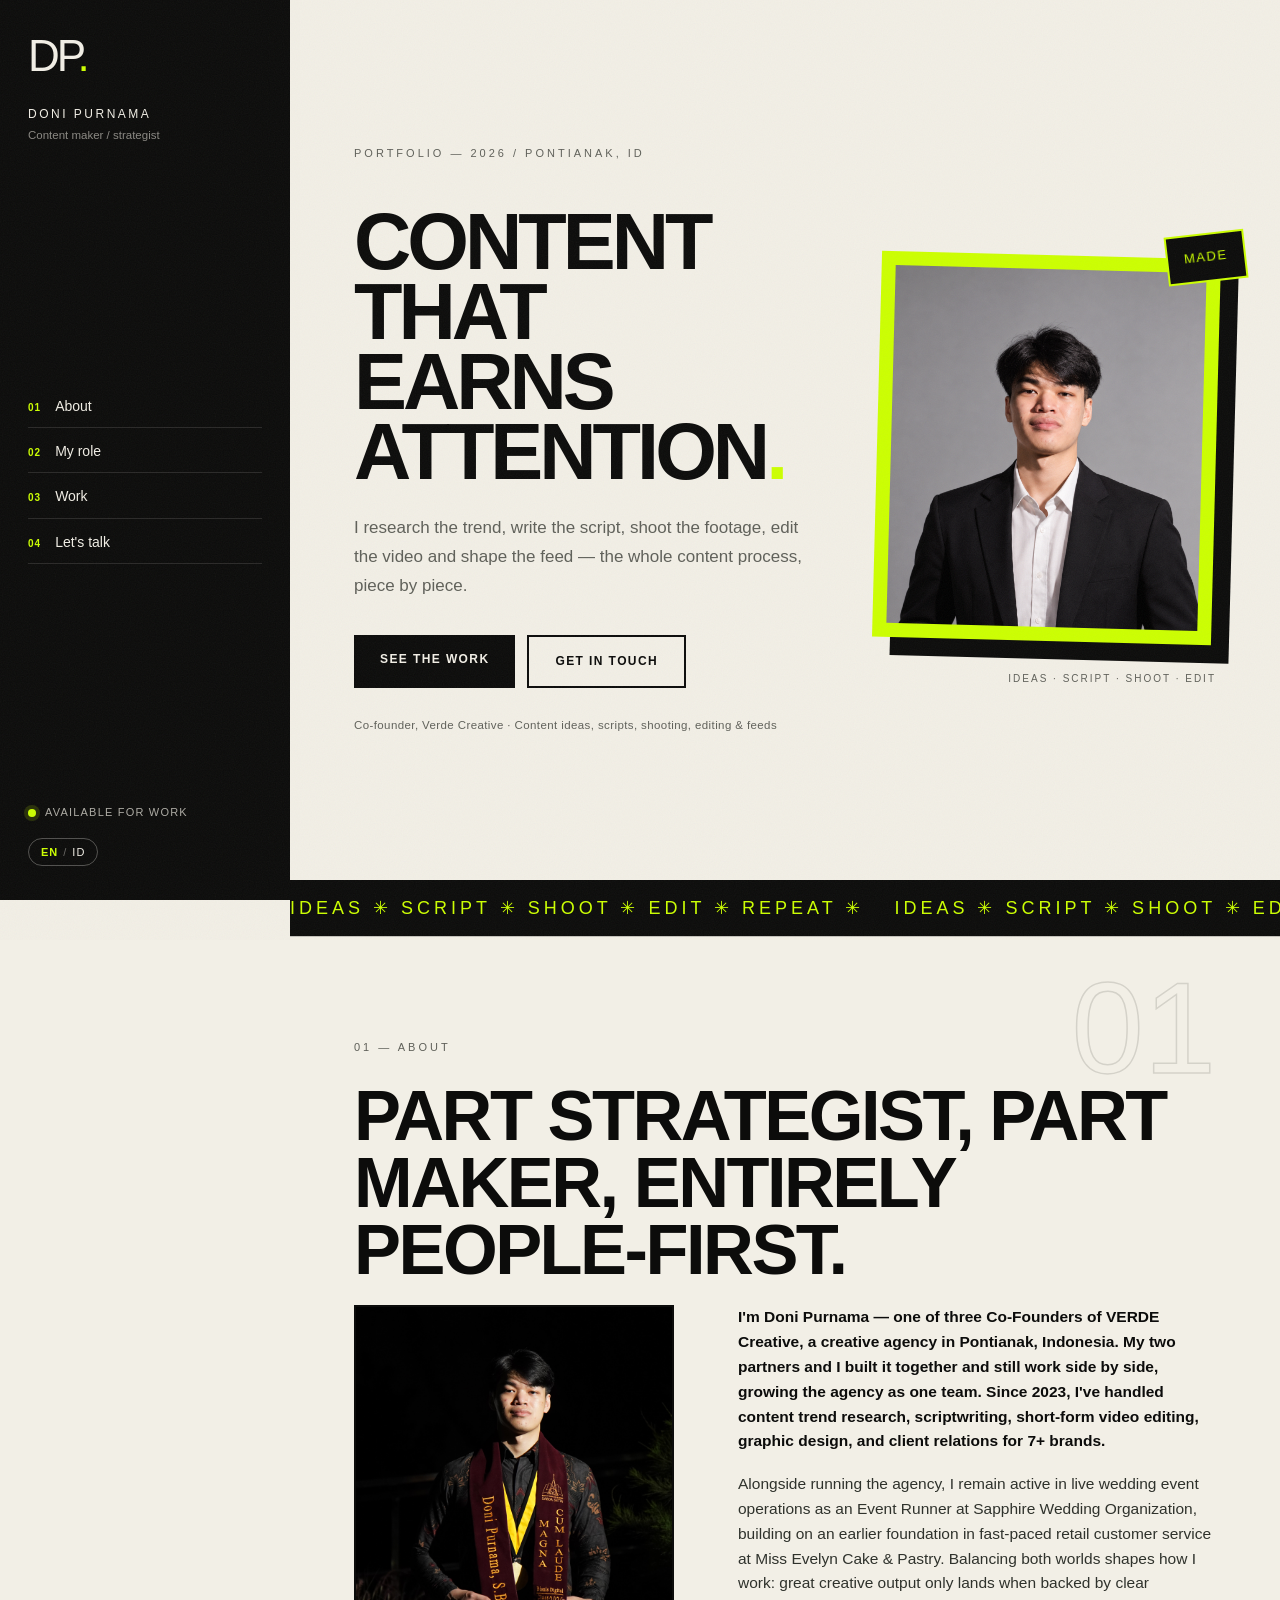
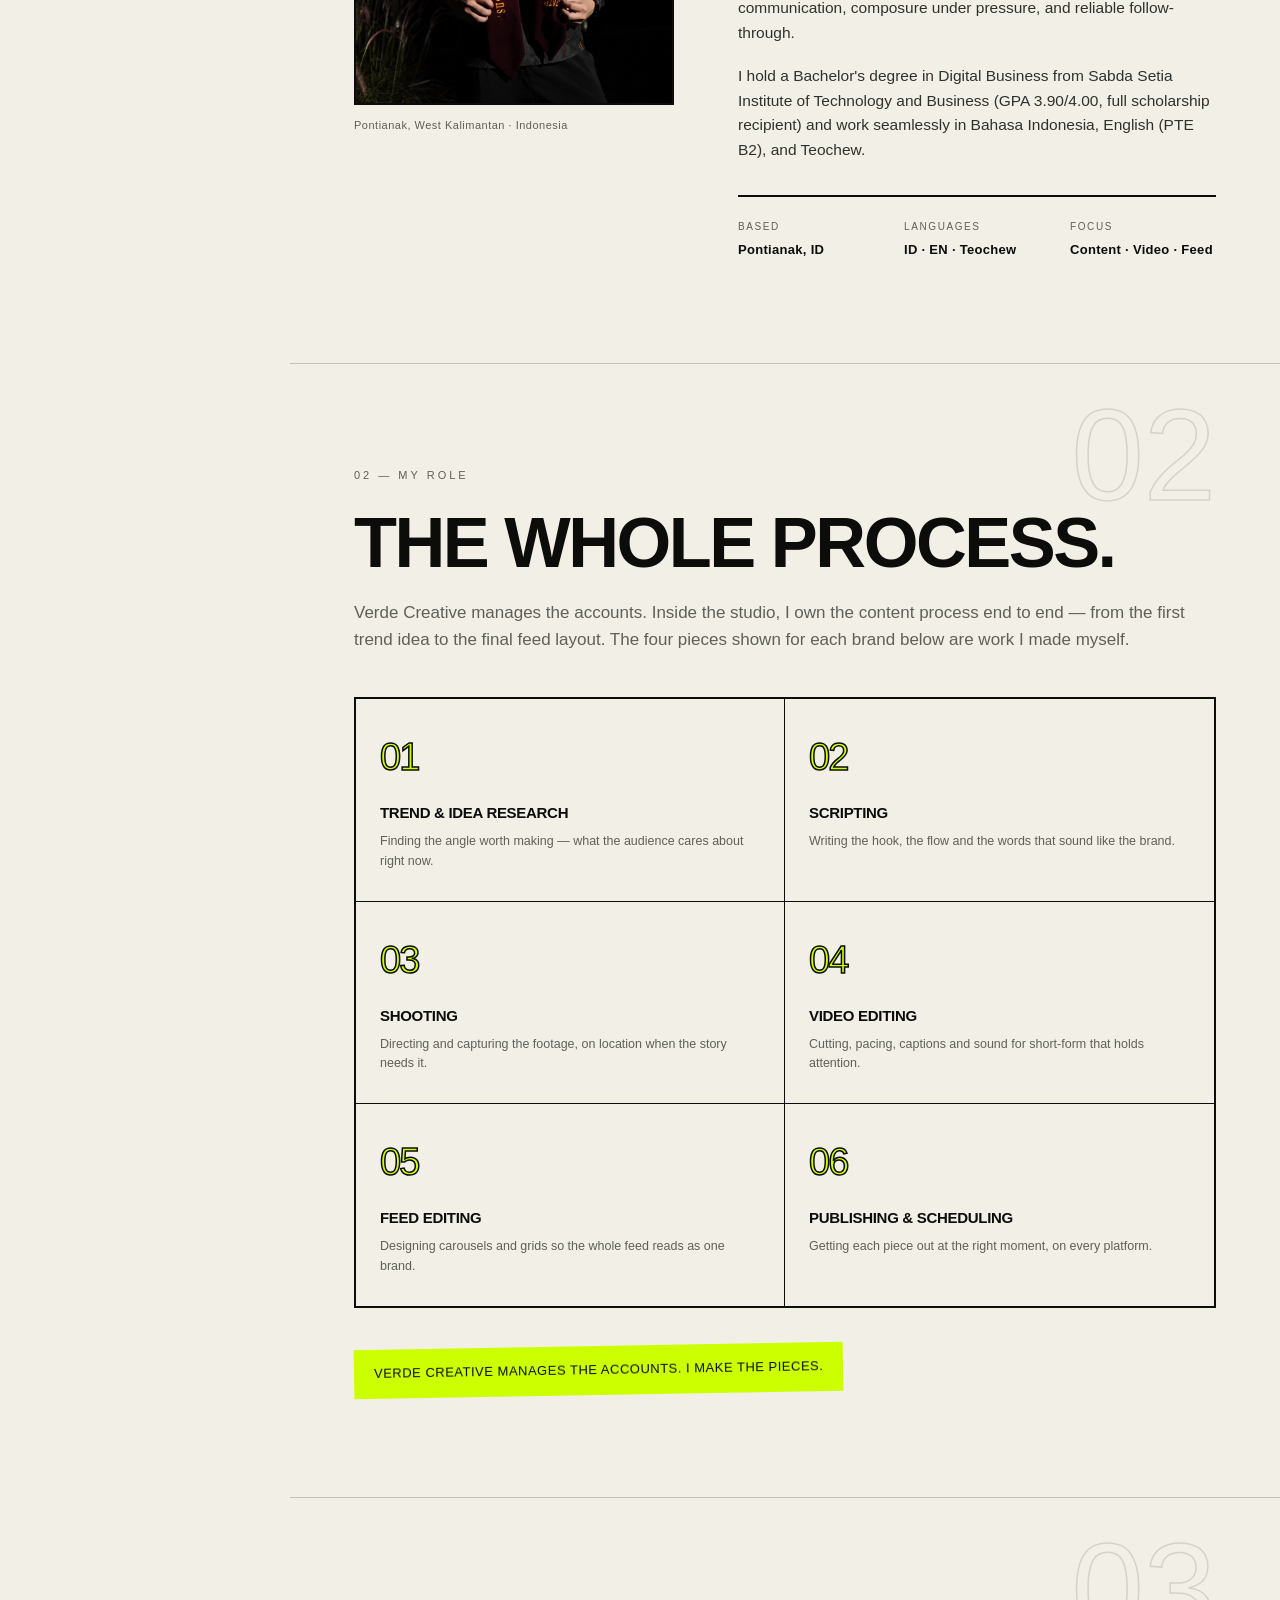
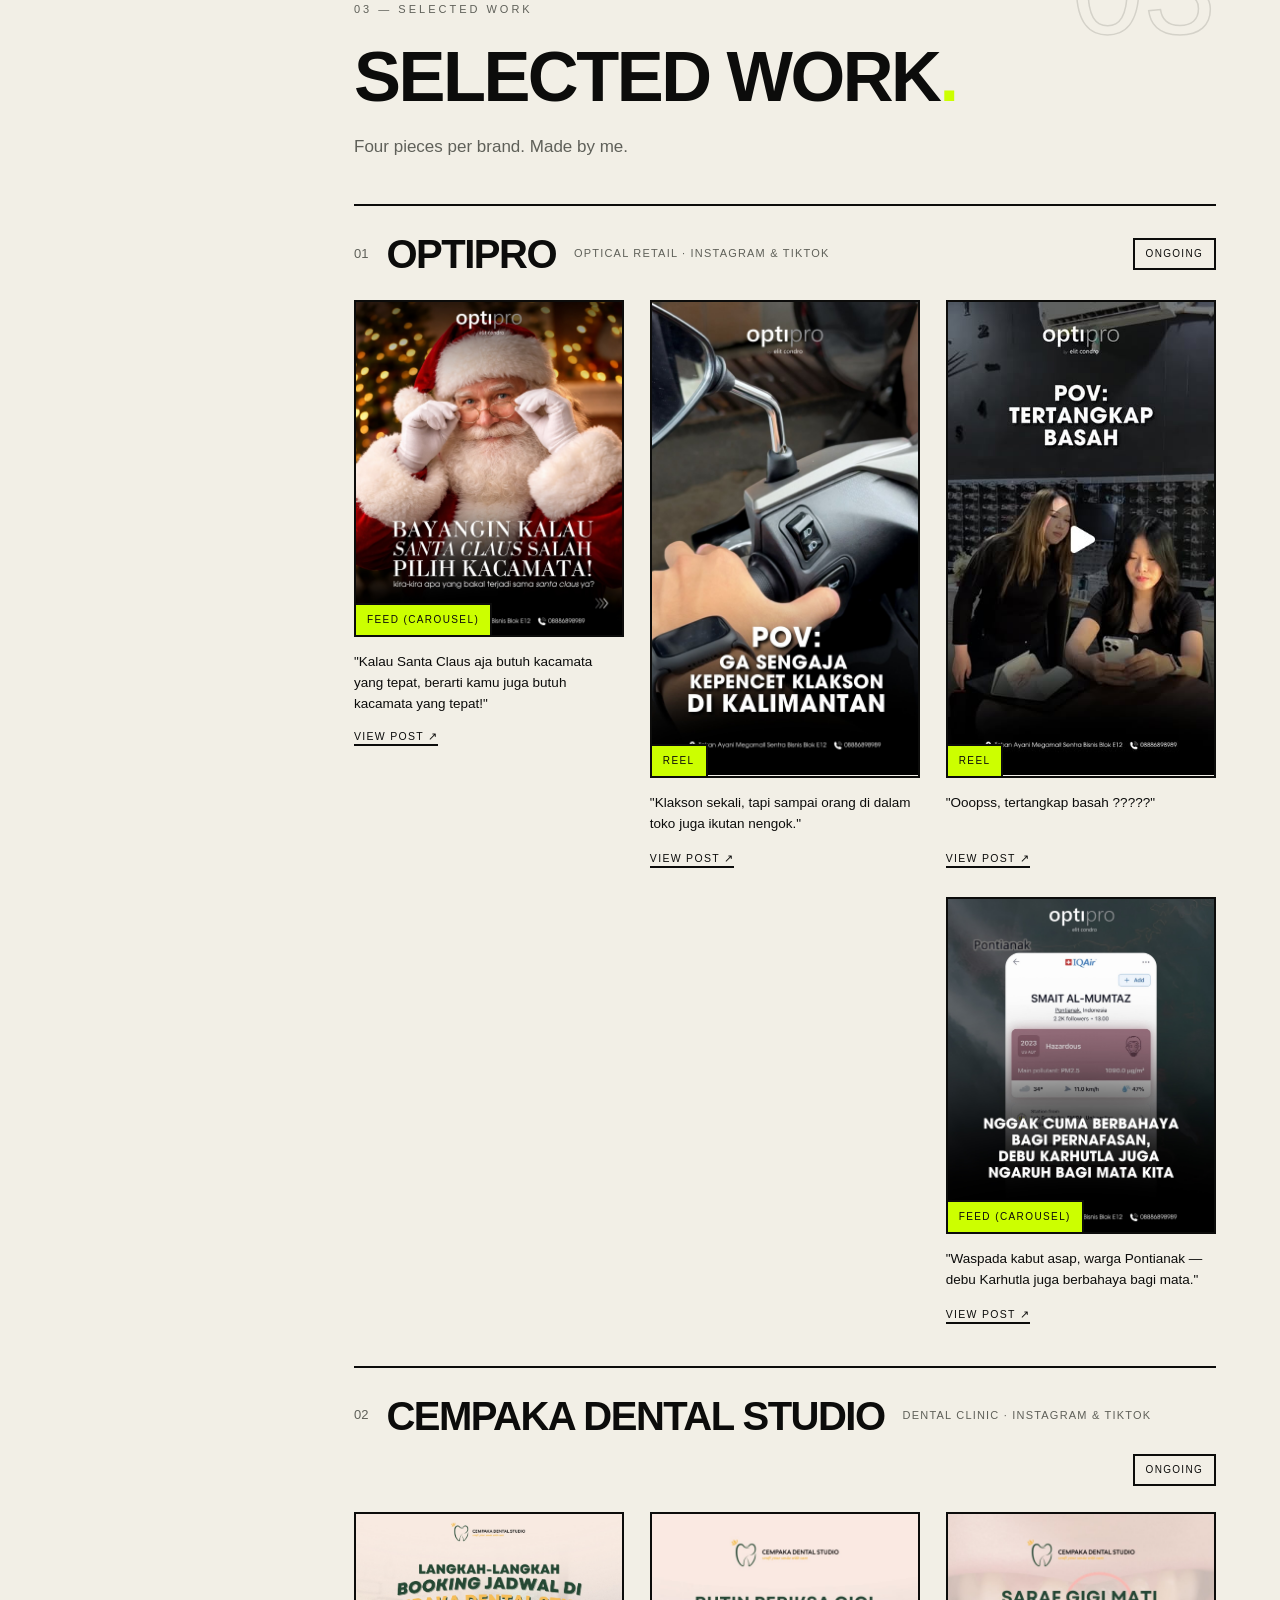
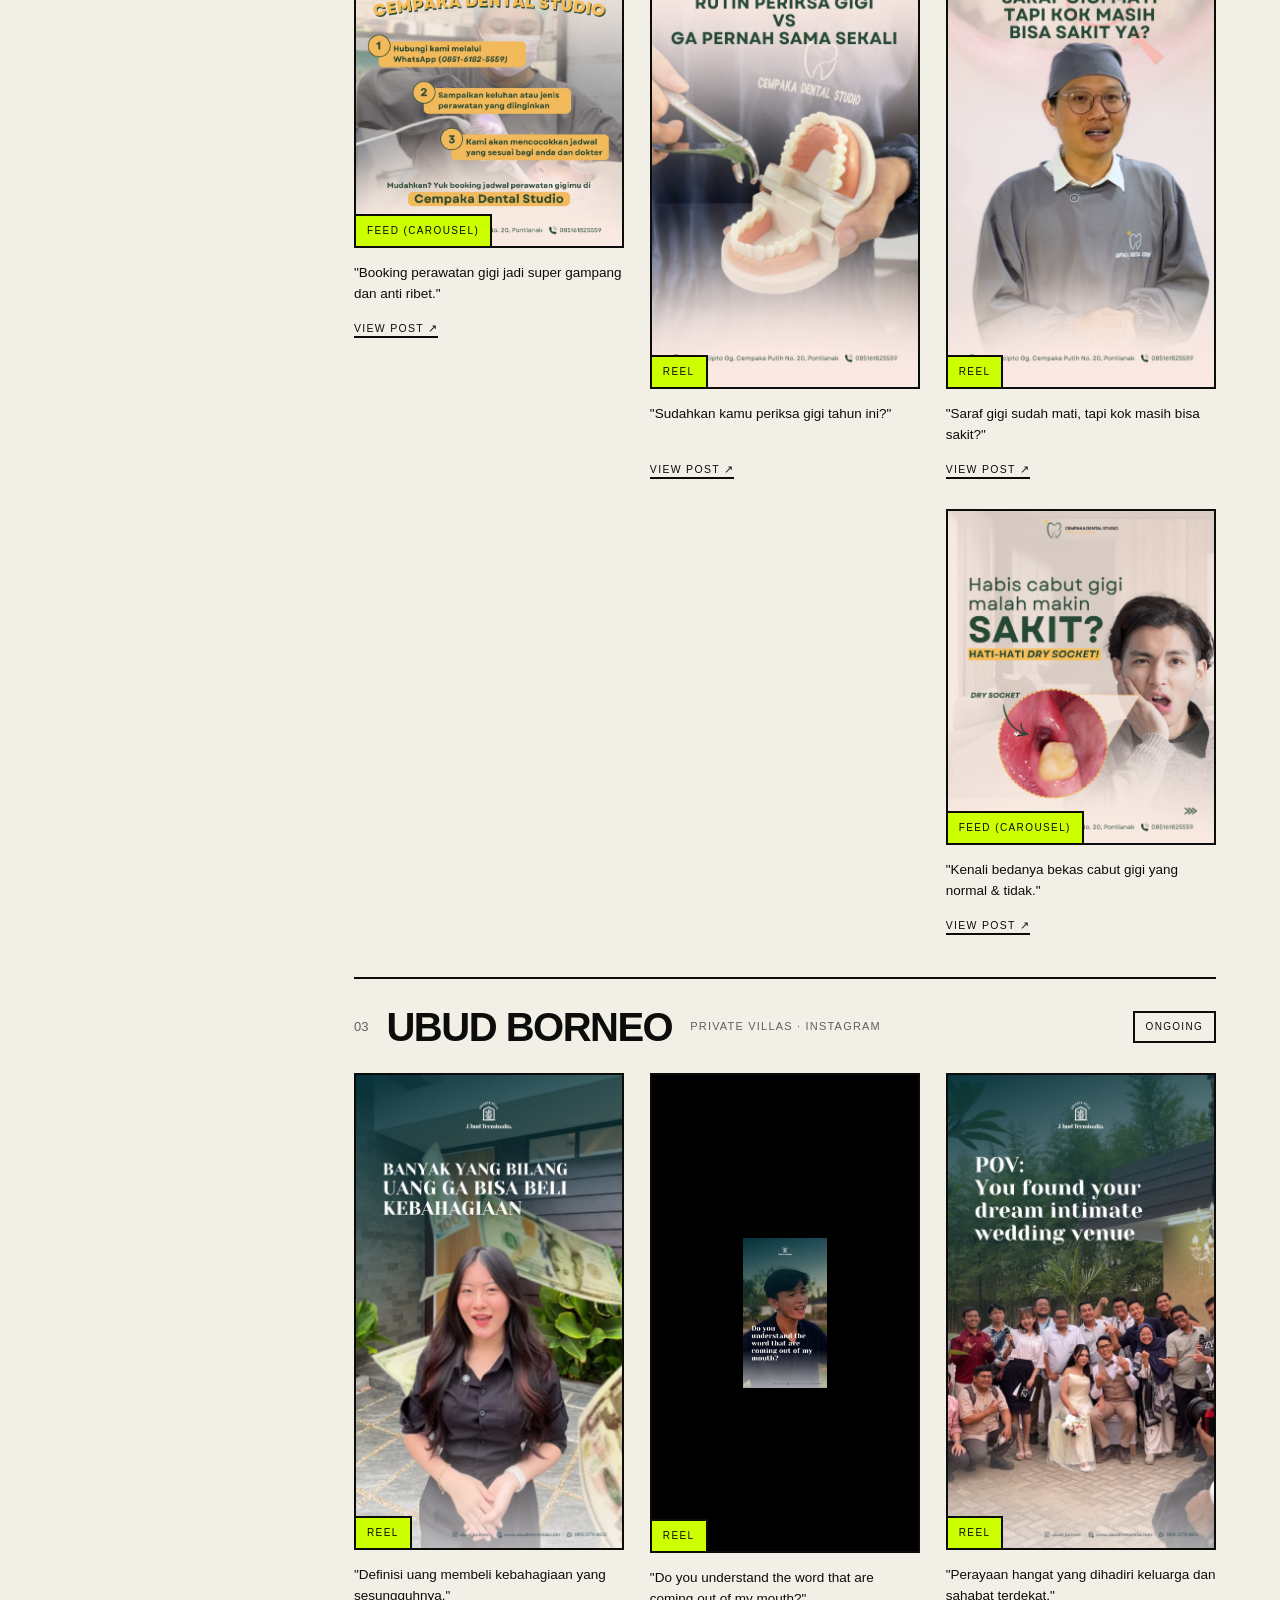
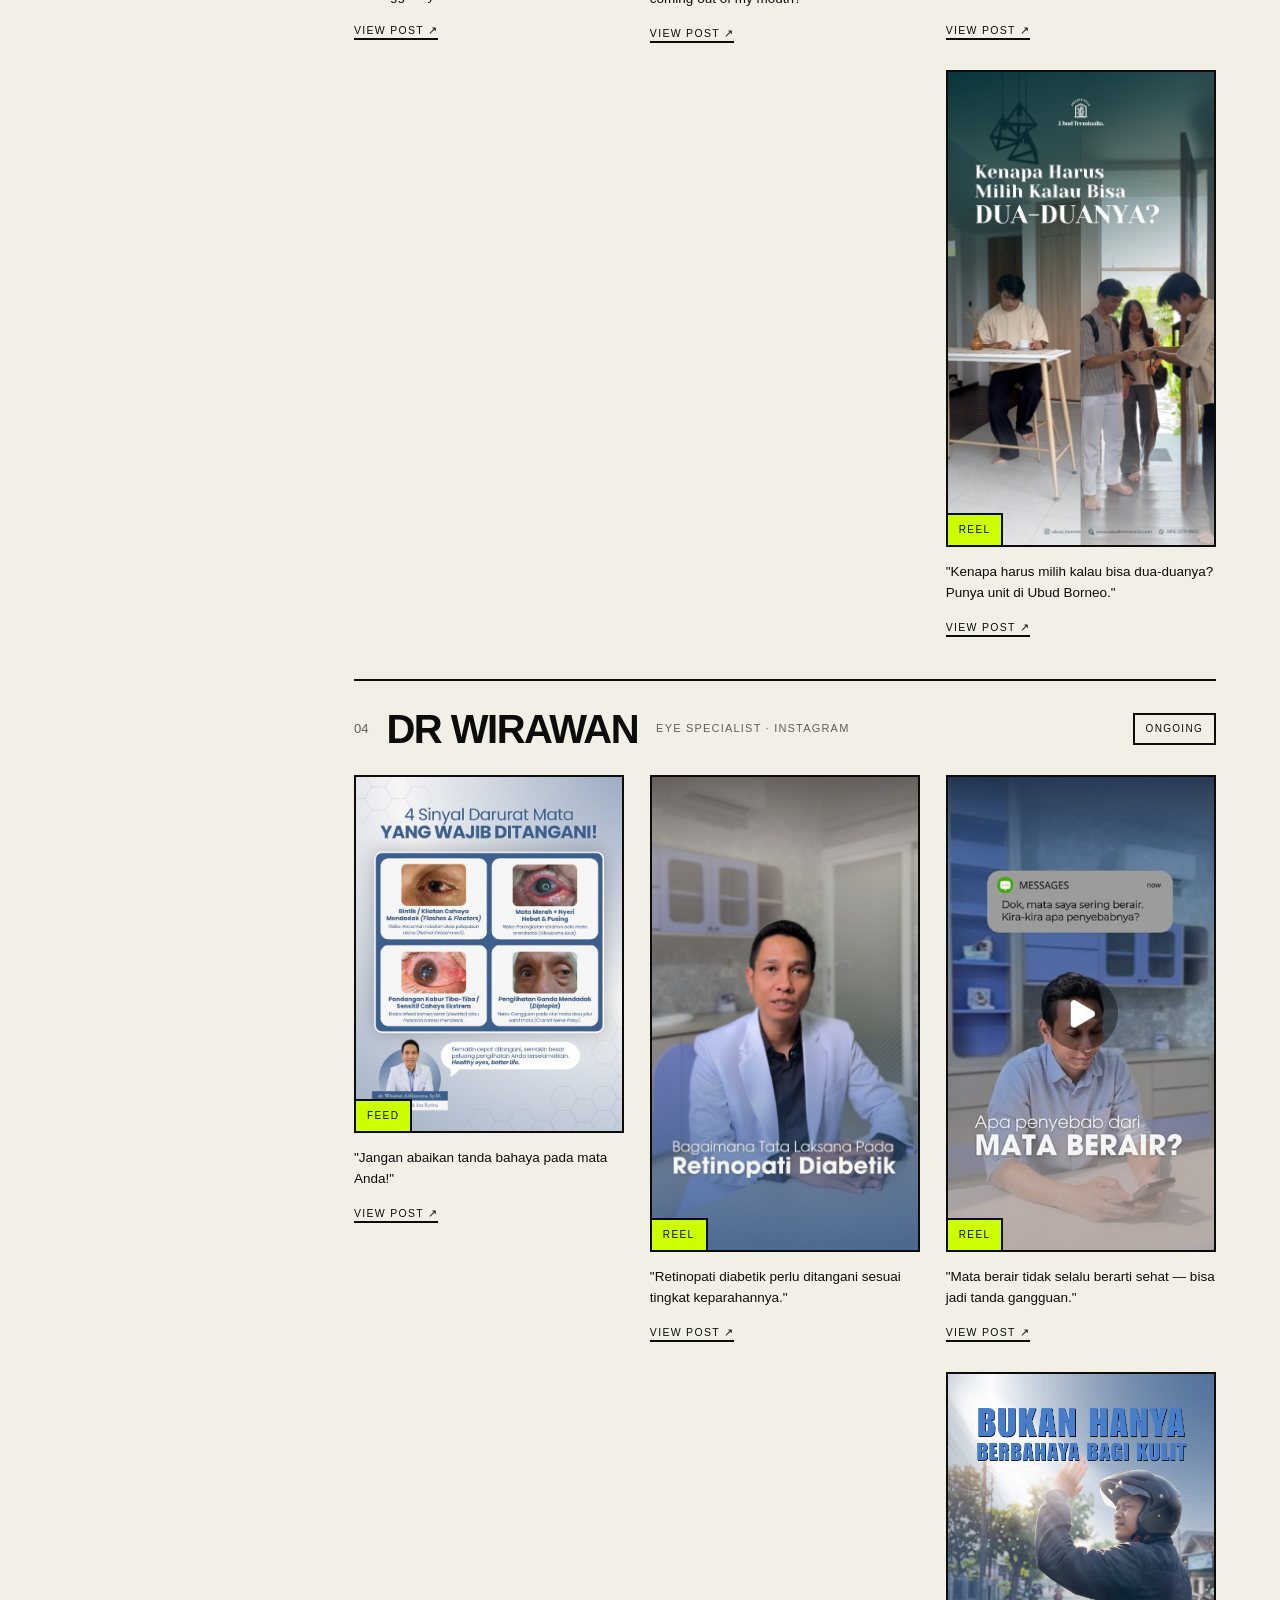
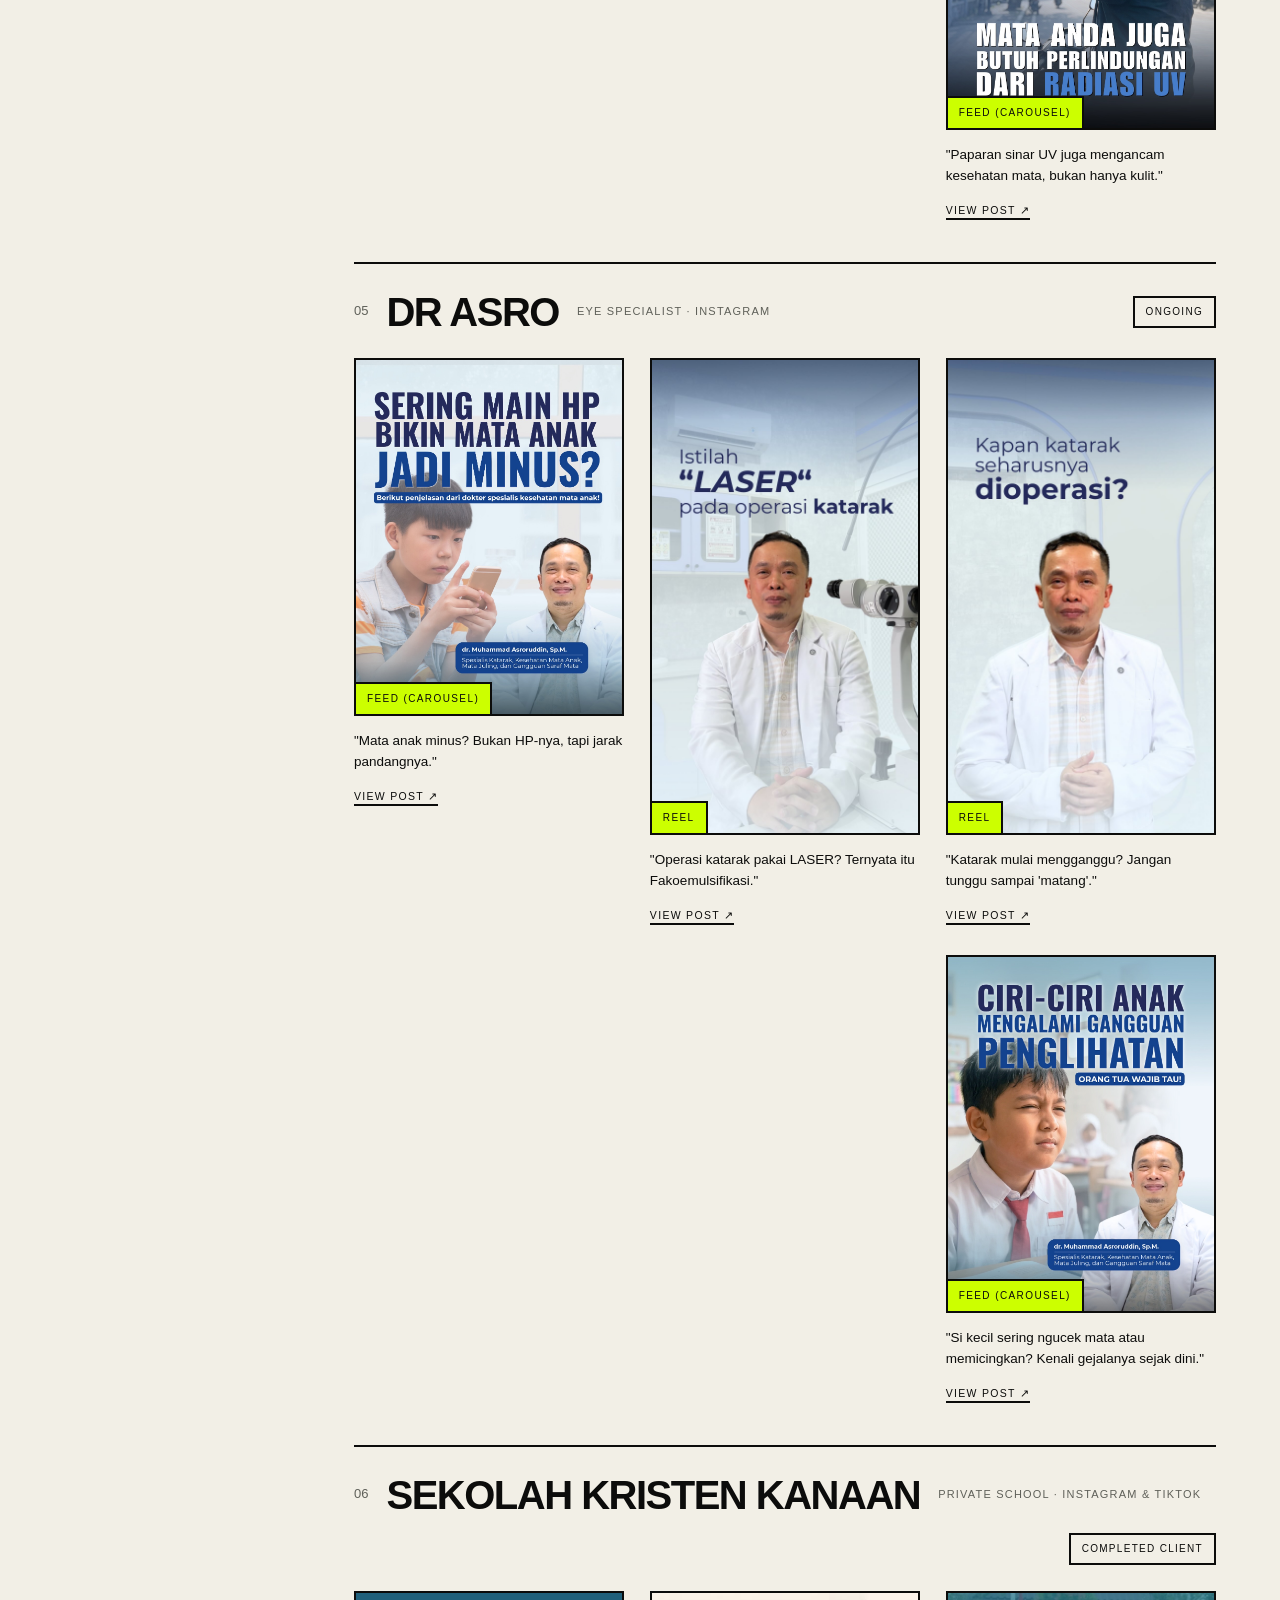
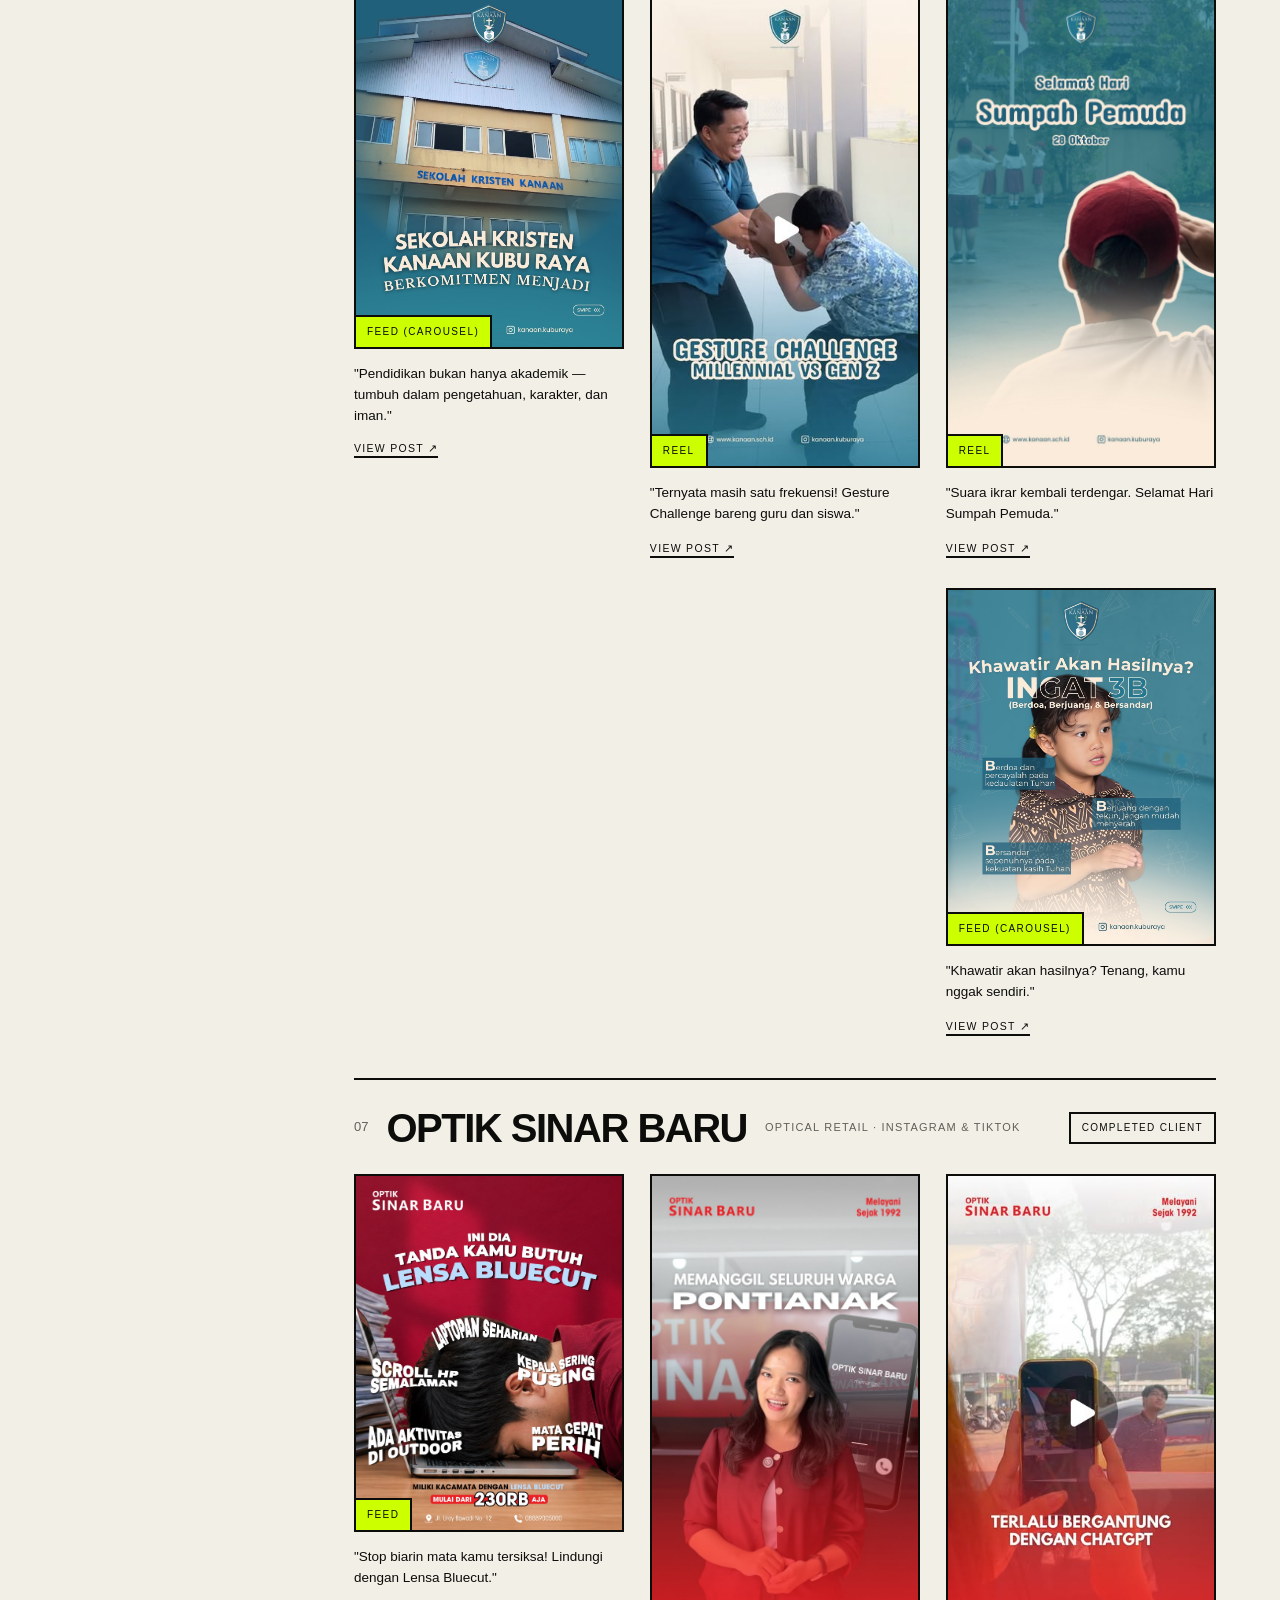
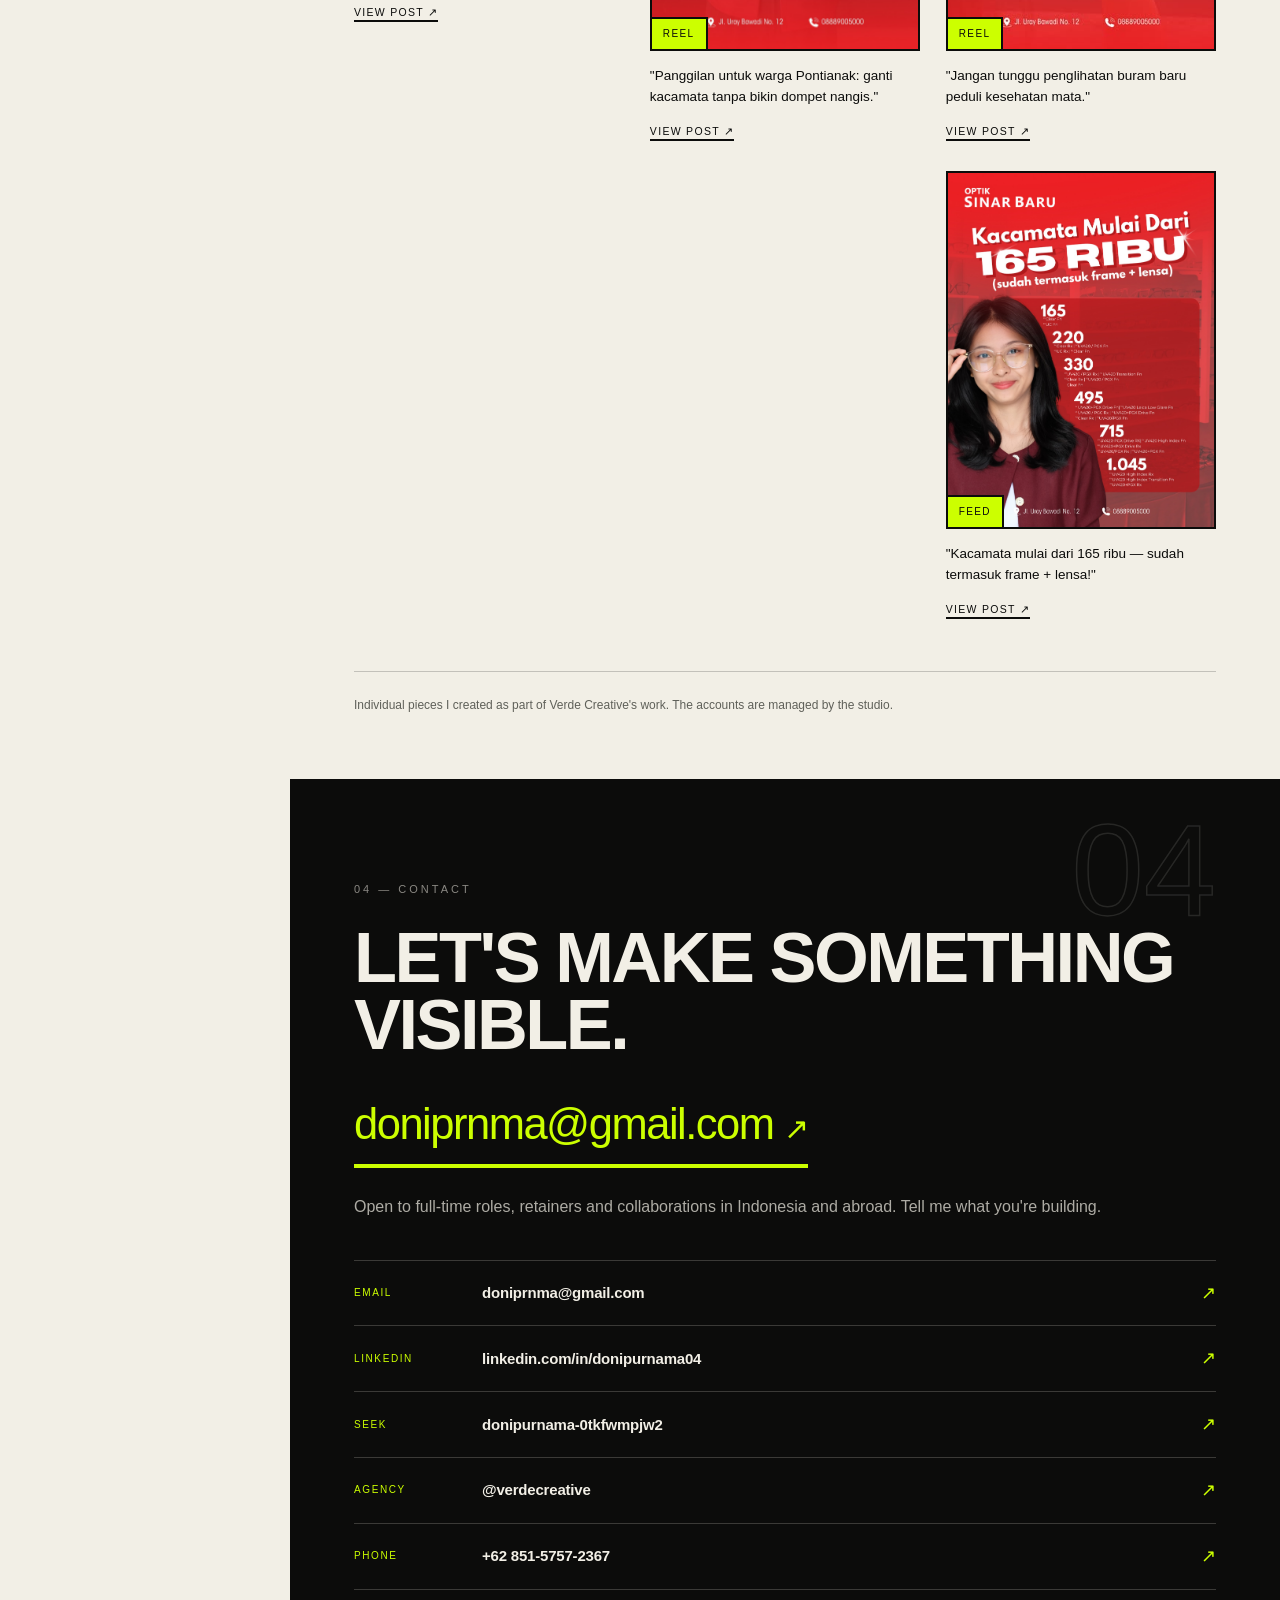
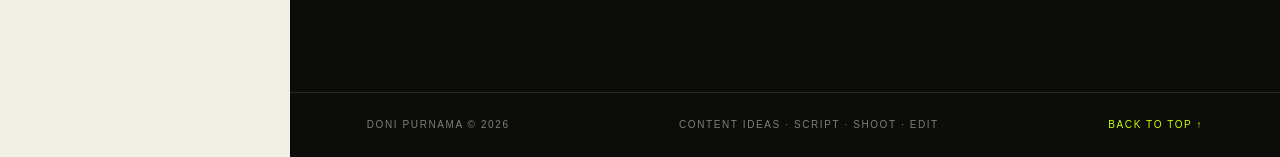
==== commit d0651f61: "Restore 16:9 letterbox for Ubud reel DaRvP30yWvC and update its link" ====
--- a/index.html
+++ b/index.html
@@ -131,7 +131,7 @@
         <div class="brand-bar"><span class="brand-idx">03</span><h3>UBUD BORNEO</h3><p><span data-i18n="brand3.sector">Private villas</span> · <span data-i18n="brand3.platform">Instagram</span></p><span class="tag" data-i18n="status.ongoing">Ongoing</span></div>
         <div class="post-grid">
           <a class="post reveal" style="--d:0.00s" href="https://www.instagram.com/reel/DWa8Dw_EhLR/" target="_blank" rel="noopener"><div class="post-img"><video class="post-video" data-src="assets/videos/DWa8Dw_EhLR.mp4" width="720" height="1280" poster="assets/posts/DWa8Dw_EhLR.jpg" autoplay muted loop playsinline preload="none"></video><span class="kind">reel</span></div><p class="caption">"Definisi uang membeli kebahagiaan yang sesungguhnya."</p><span class="post-link" data-i18n="viewPost">View post ↗</span></a>
-          <a class="post reveal" style="--d:0.07s" href="https://www.instagram.com/reel/DaRvP30yWvC/" target="_blank" rel="noopener"><div class="post-img letterbox"><video class="post-video" data-src="assets/videos/DaRvP30yWvC.mp4" width="1276" height="718" poster="assets/posts/DaRvP30yWvC.jpg" autoplay muted loop playsinline preload="none"></video><span class="kind">reel</span></div><p class="caption">"Do you understand the word that are coming out of my mouth?"</p><span class="post-link" data-i18n="viewPost">View post ↗</span></a>
+          <a class="post reveal" style="--d:0.07s" href="https://www.instagram.com/reels/DaRvP30yWvC/" target="_blank" rel="noopener"><div class="post-img letterbox"><video class="post-video" data-src="assets/videos/DaRvP30yWvC.mp4" width="1276" height="718" poster="assets/posts/DaRvP30yWvC.jpg" autoplay muted loop playsinline preload="none"></video><span class="kind">reel</span></div><p class="caption">"Do you understand the word that are coming out of my mouth?"</p><span class="post-link" data-i18n="viewPost">View post ↗</span></a>
           <a class="post reveal" style="--d:0.14s" href="https://www.instagram.com/reel/DctDdmzSOQU/" target="_blank" rel="noopener"><div class="post-img"><video class="post-video" data-src="assets/videos/DctDdmzSOQU.mp4" width="360" height="640" poster="assets/posts/DctDdmzSOQU.jpg" autoplay muted loop playsinline preload="none"></video><span class="kind">reel</span></div><p class="caption">"Perayaan hangat yang dihadiri keluarga dan sahabat terdekat."</p><span class="post-link" data-i18n="viewPost">View post ↗</span></a>
           <a class="post reveal" style="--d:0.21s" href="https://www.instagram.com/reel/DYHMs8OyOPj/" target="_blank" rel="noopener"><div class="post-img"><video class="post-video" data-src="assets/videos/DYHMs8OyOPj.mp4" width="720" height="1280" poster="assets/posts/DYHMs8OyOPj.jpg" autoplay muted loop playsinline preload="none"></video><span class="kind">reel</span></div><p class="caption">"Kenapa harus milih kalau bisa dua-duanya? Punya unit di Ubud Borneo."</p><span class="post-link" data-i18n="viewPost">View post ↗</span></a>
         </div>
--- a/styles.css
+++ b/styles.css
@@ -140,9 +140,9 @@
 .post-img{position:relative;overflow:hidden;border:2px solid var(--ink)}
 .post-img img,.post-img .post-video{width:100%;height:auto;display:block;transition:transform .5s}
 .post-img .post-video{object-fit:cover}
-.post-img.letterbox{aspect-ratio:9/16;background:#000}
-/* Fill the same 9:16 frame as the other reels so every Ubud reel reads at one height. */
-.post-img.letterbox video{position:absolute;inset:0;width:100%;height:100%;object-fit:cover}
+.post-img.letterbox{aspect-ratio:9/16;background:#000;display:flex;align-items:center;justify-content:center}
+/* 16:9 reel stays whole and centred inside the 9:16 frame, so all Ubud frames keep one height. */
+.post-img.letterbox video{position:static;width:100%;height:auto;aspect-ratio:16/9;object-fit:contain}
 .reel-still img{animation:kenburns 14s ease-in-out infinite alternate}
 @keyframes kenburns{from{transform:scale(1)}to{transform:scale(1.12)}}
 @media(prefers-reduced-motion:reduce){.reel-still img{animation:none}}
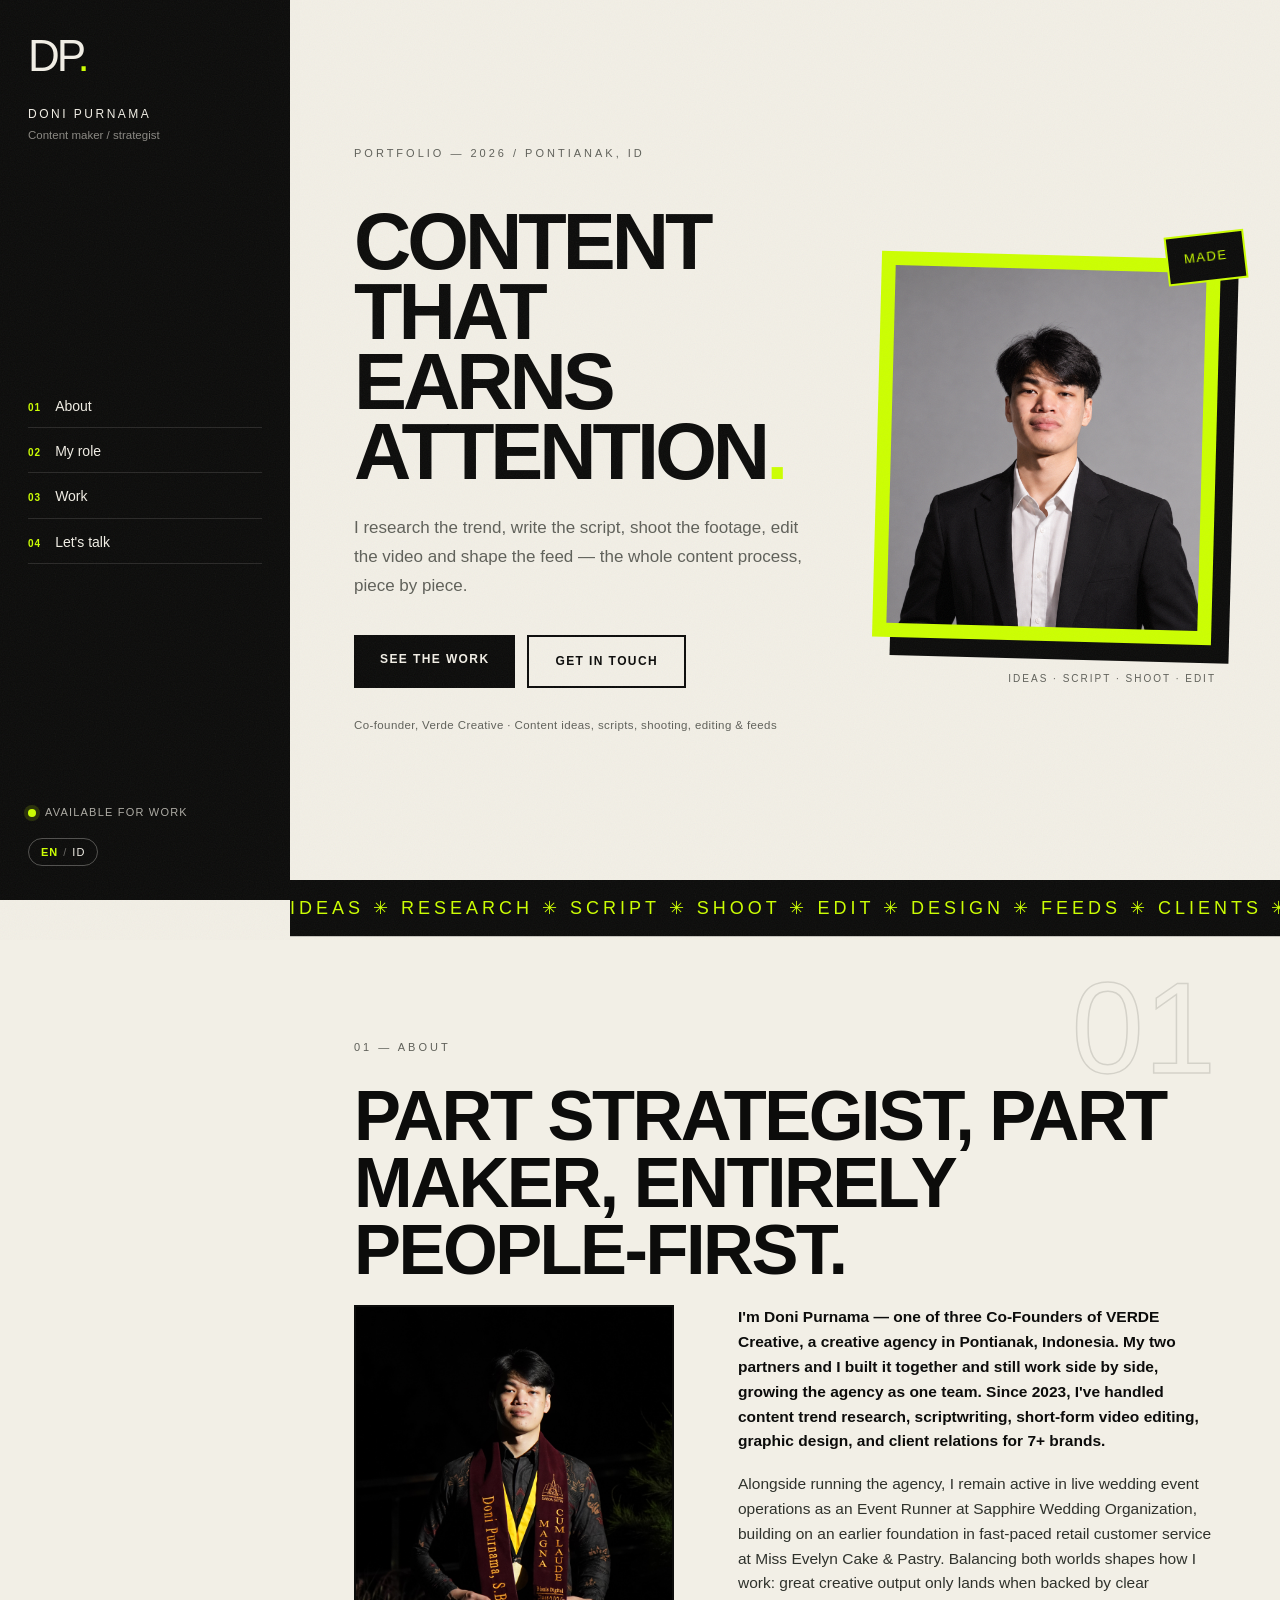
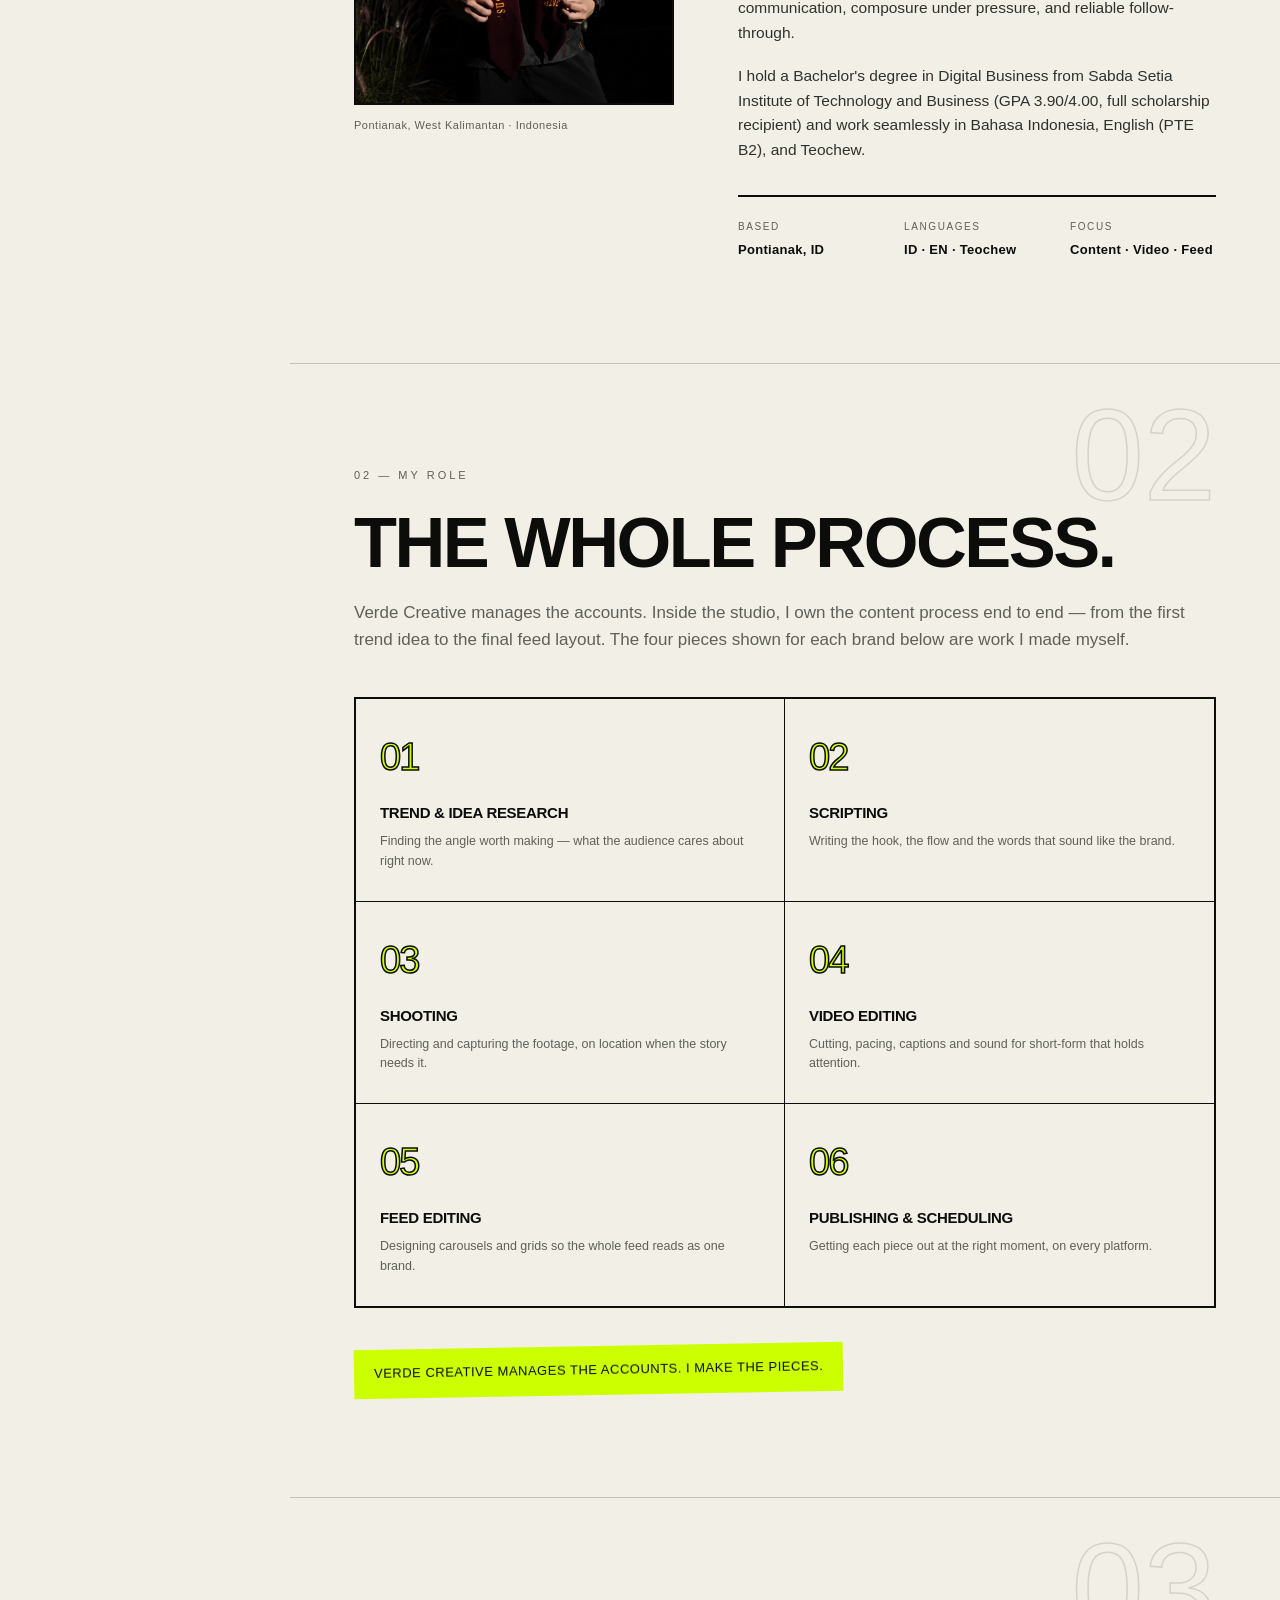
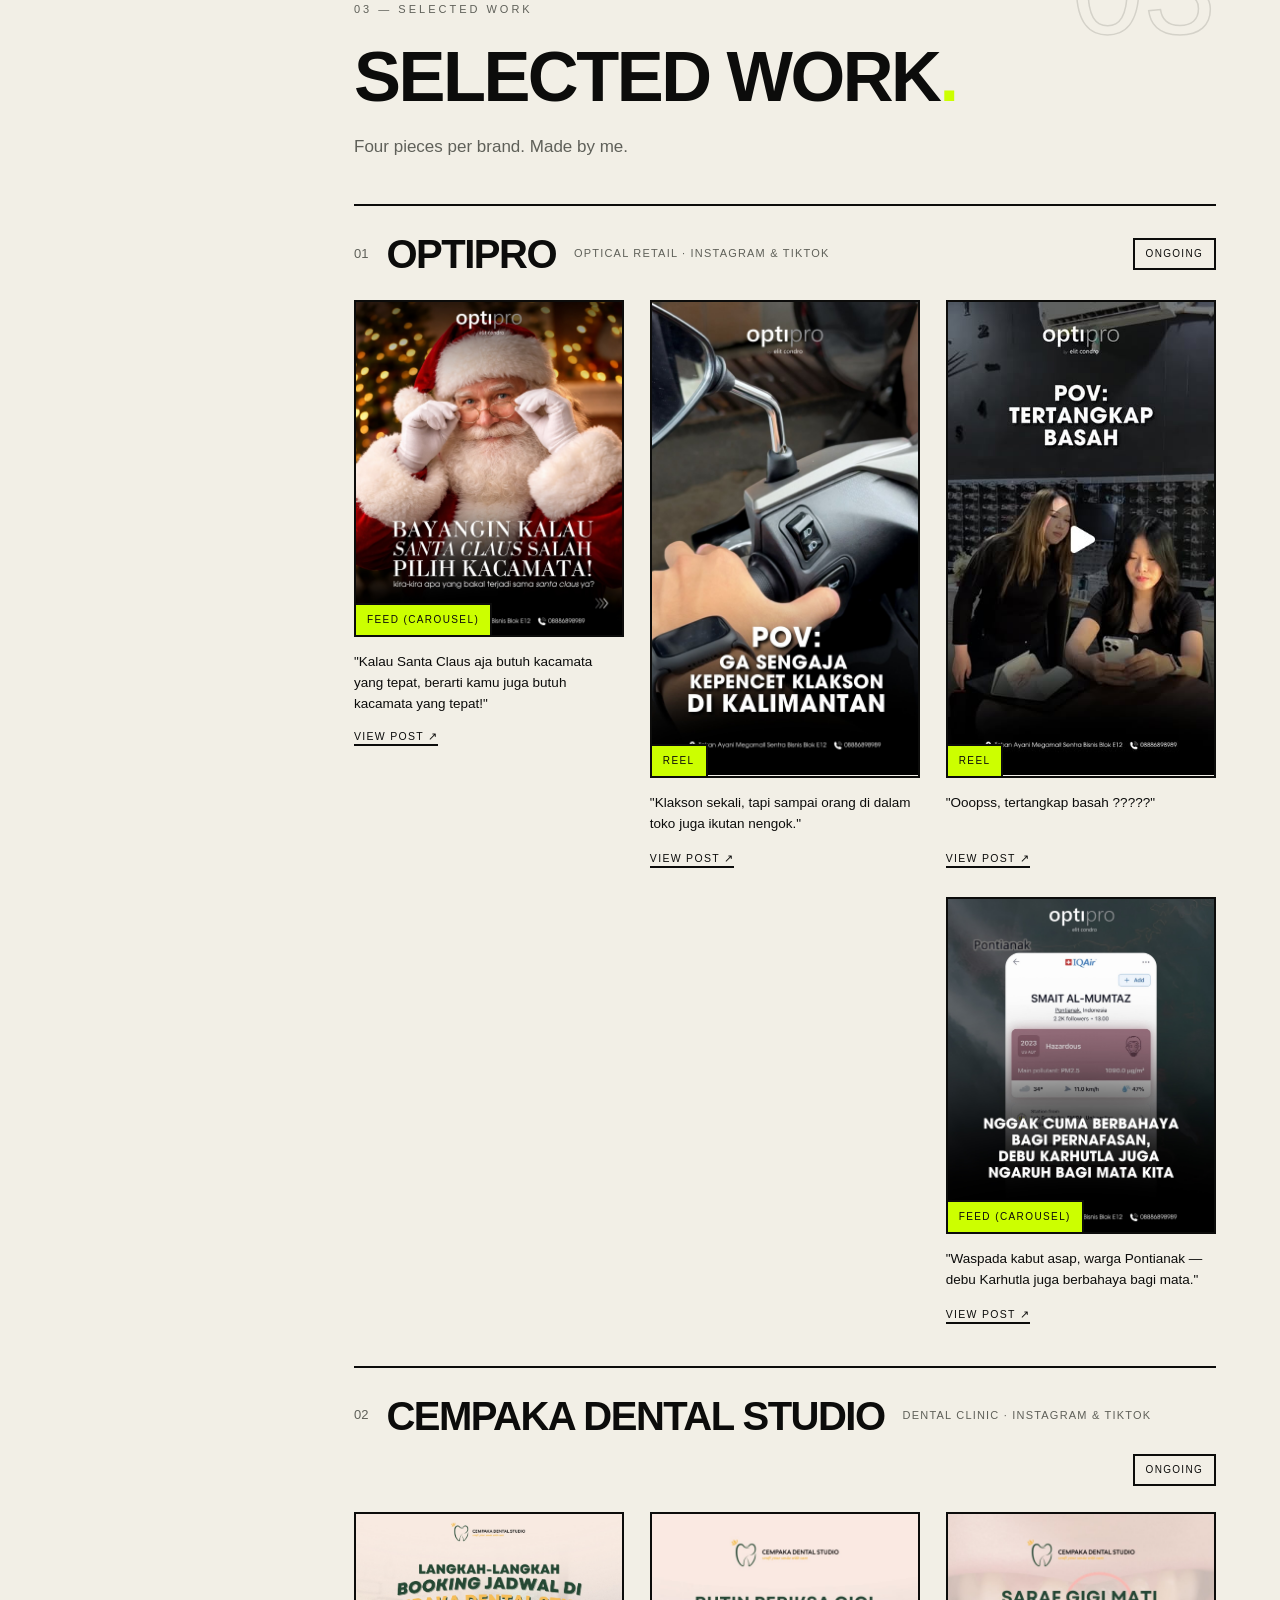
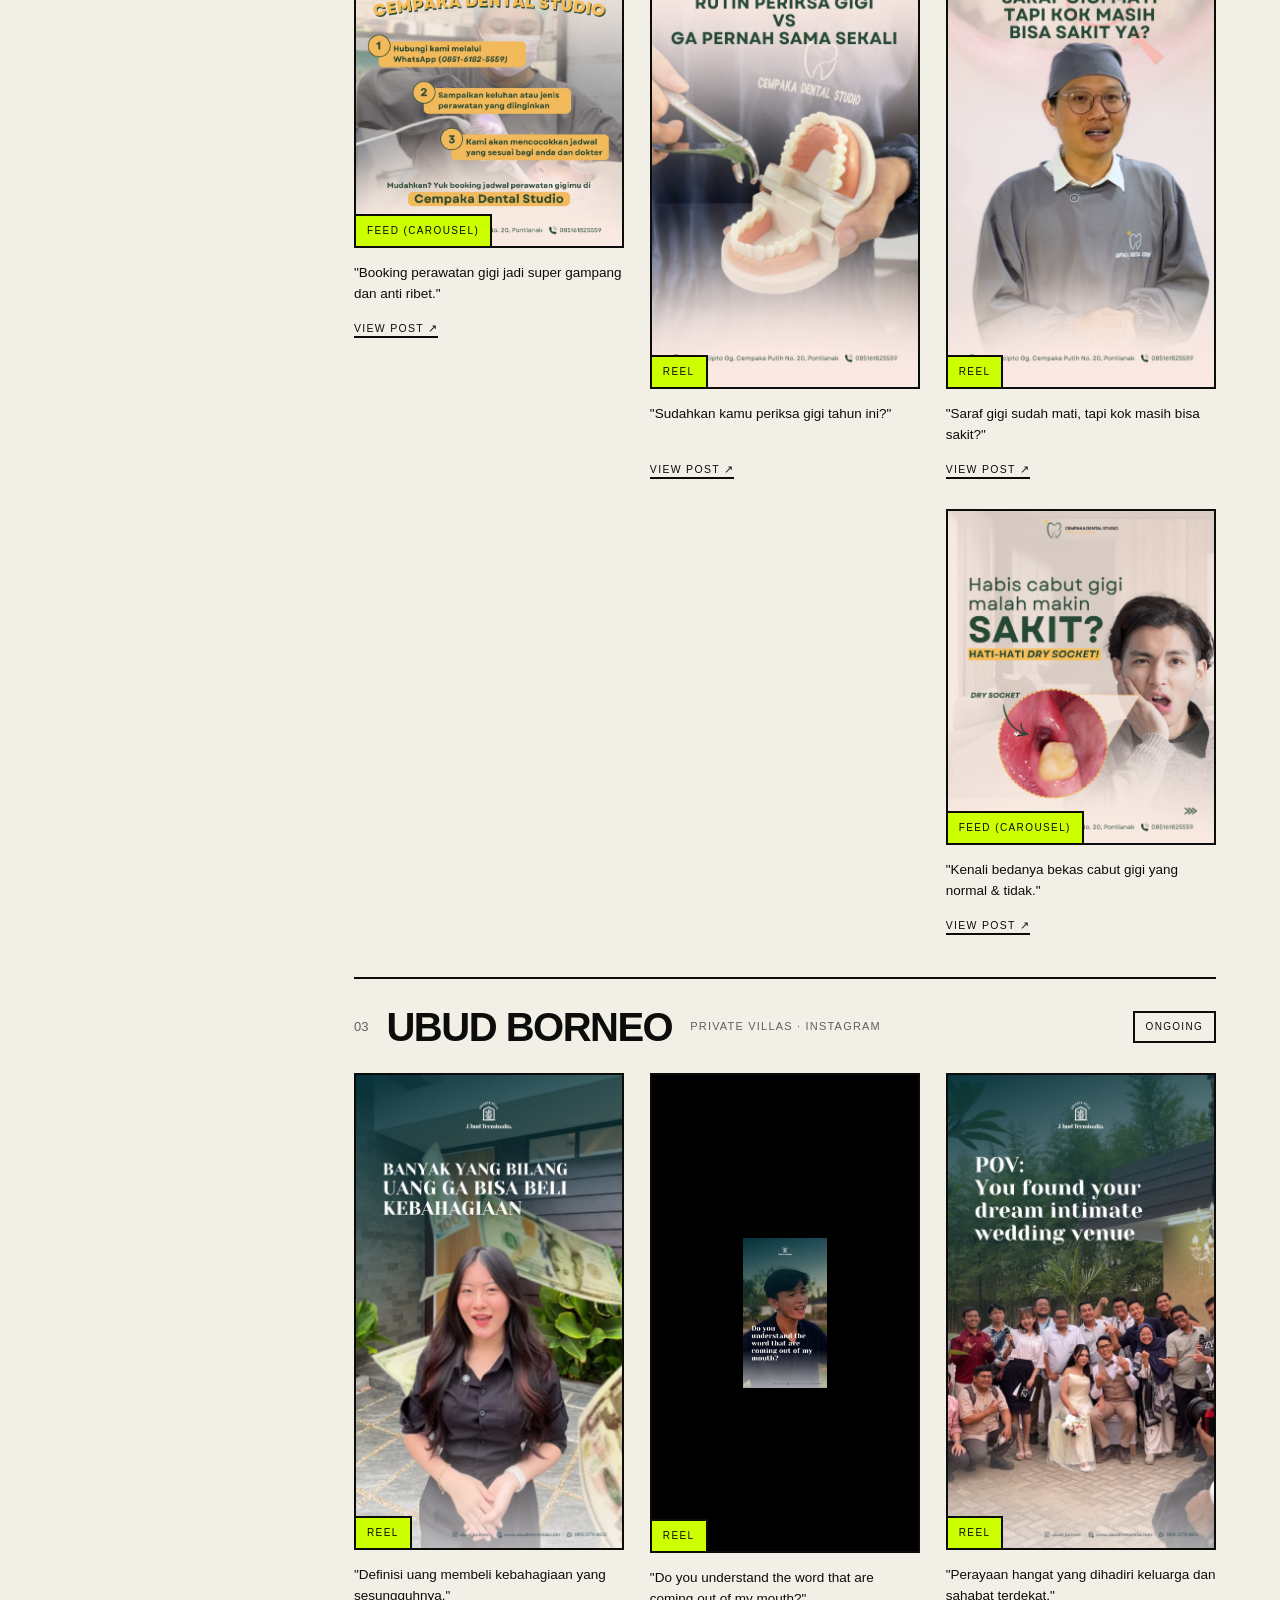
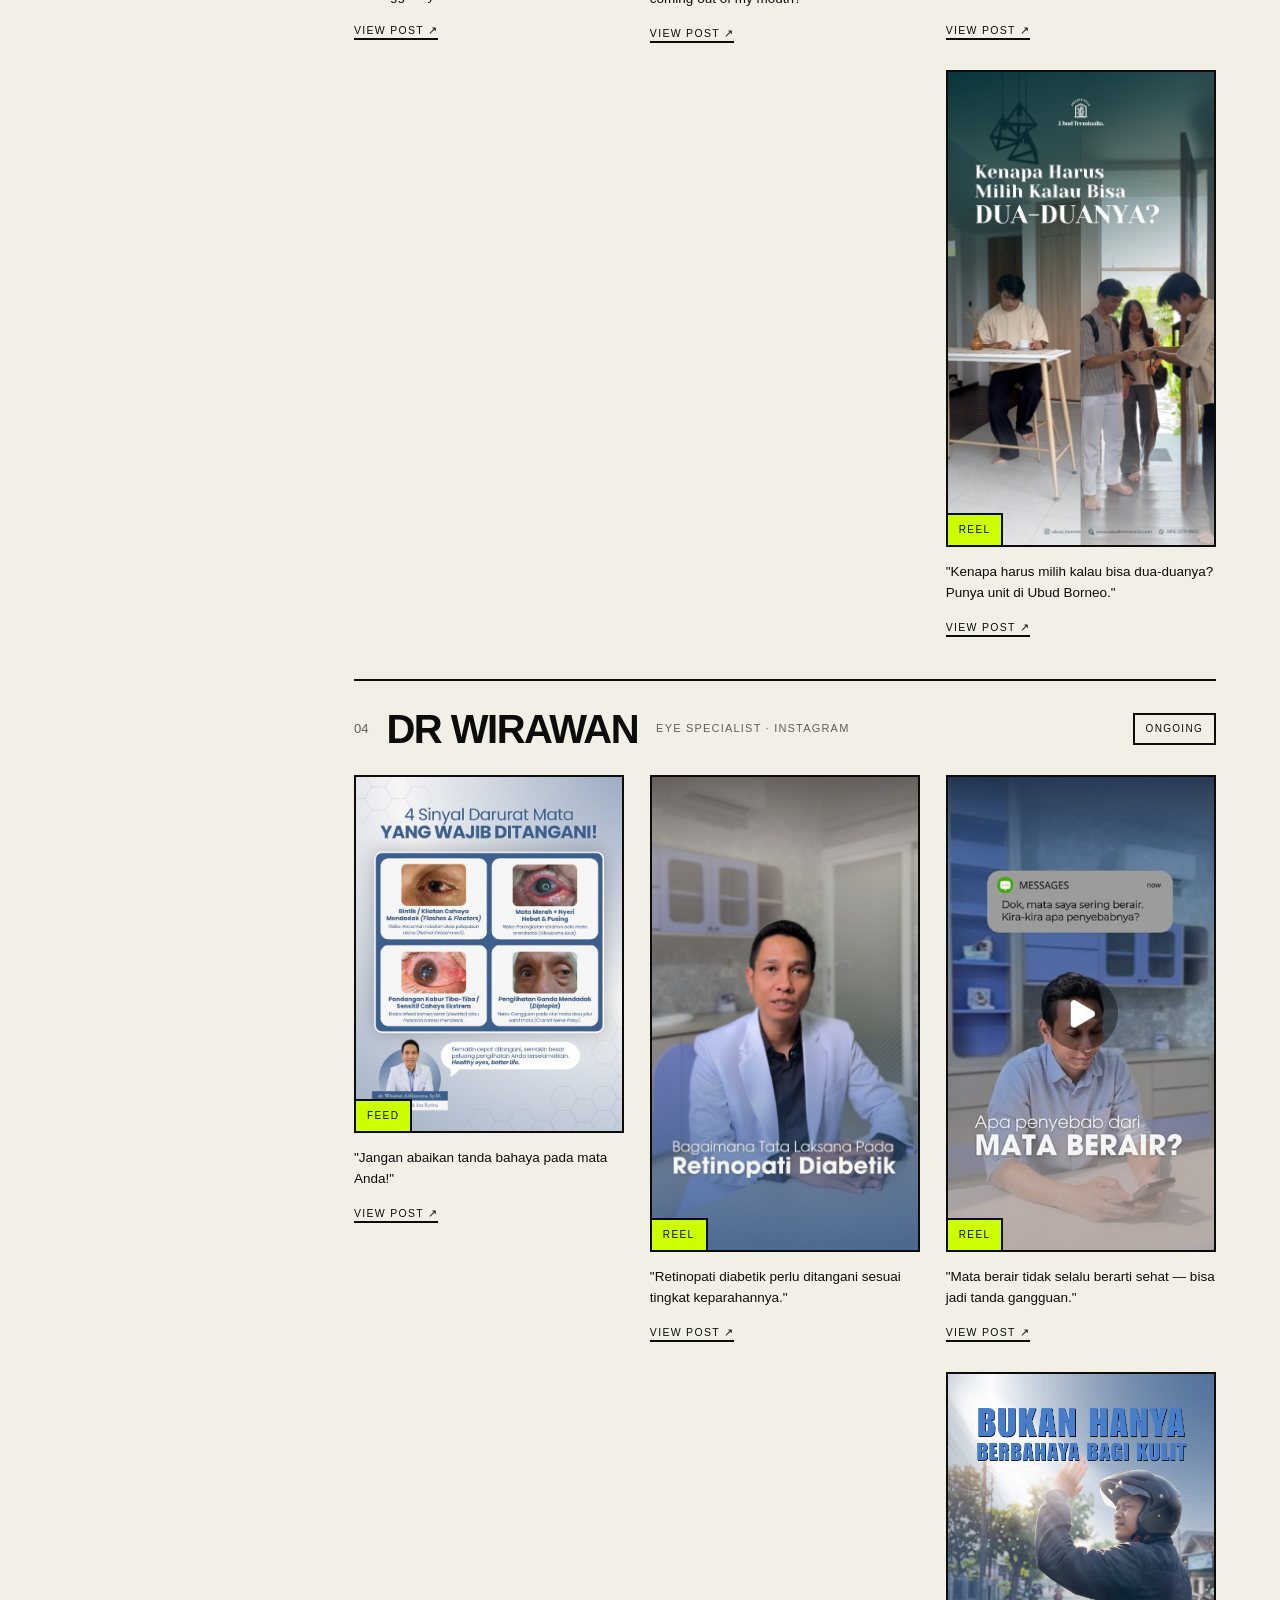
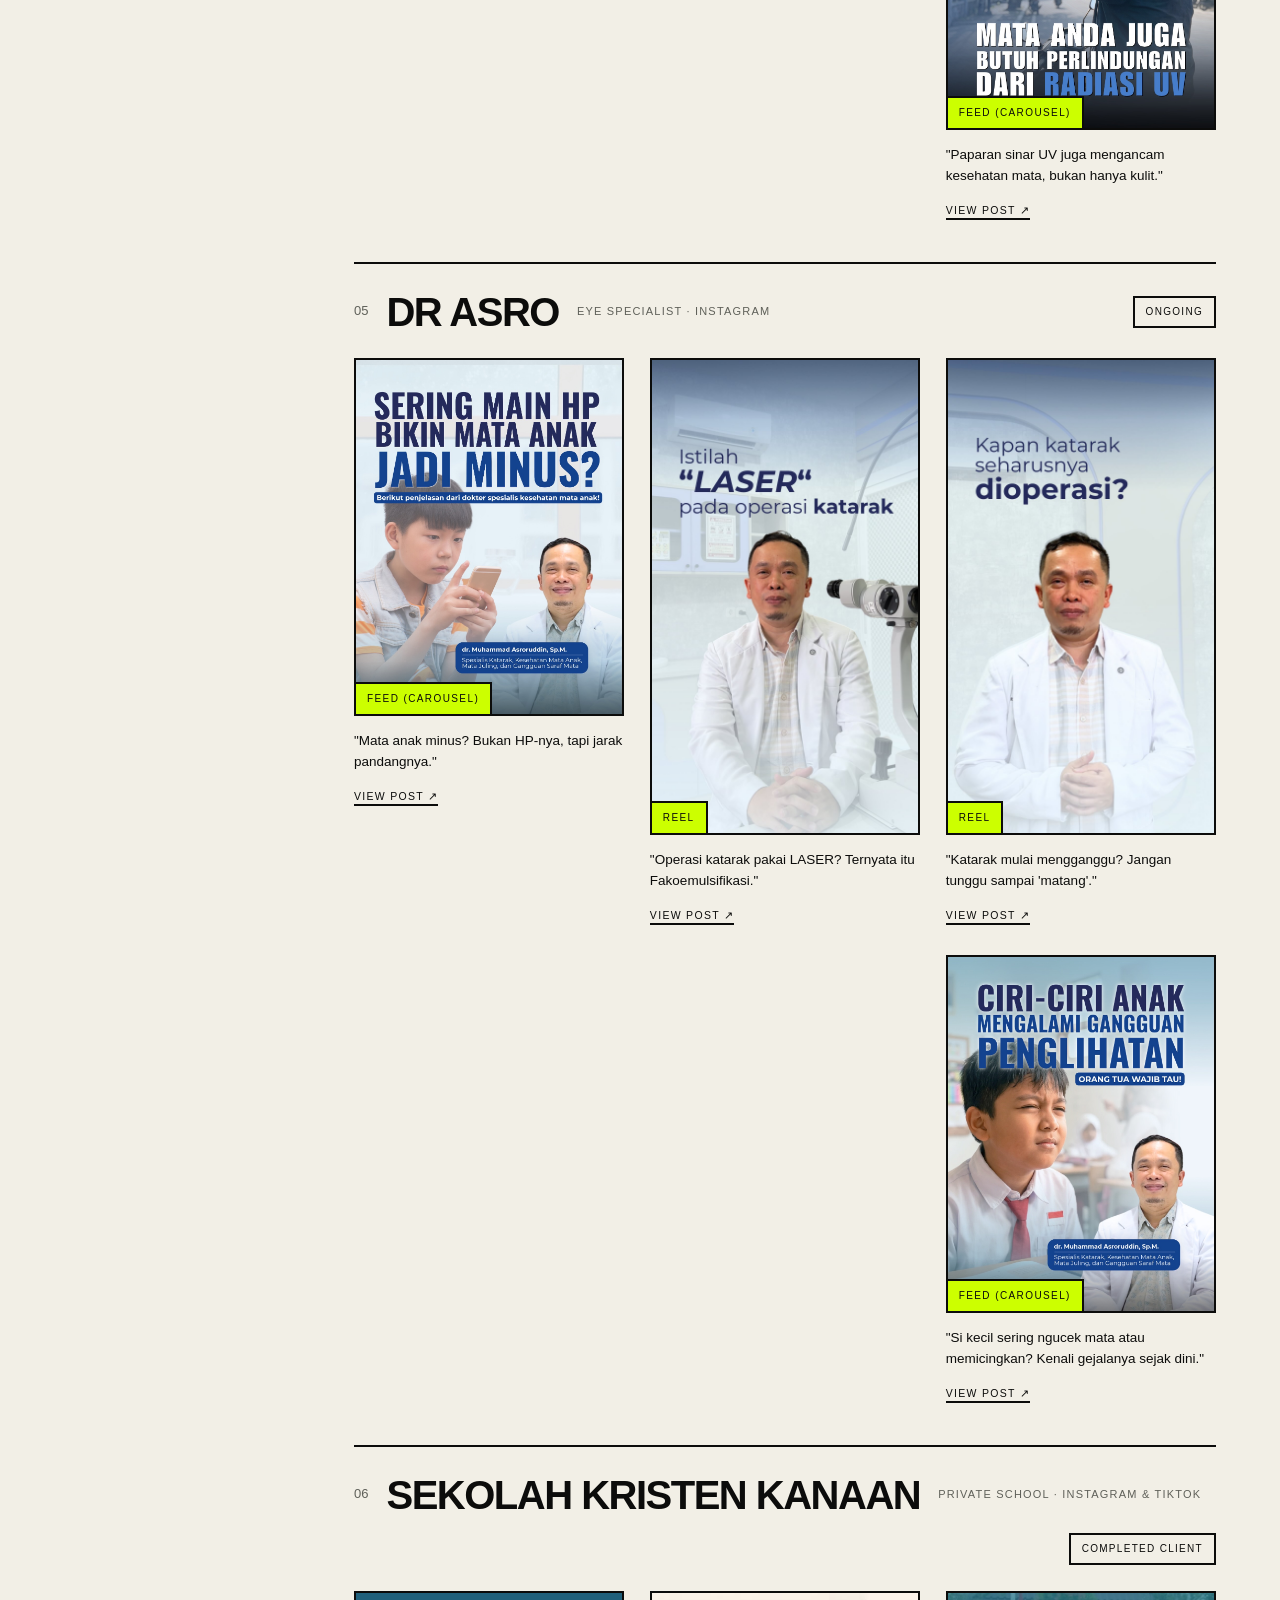
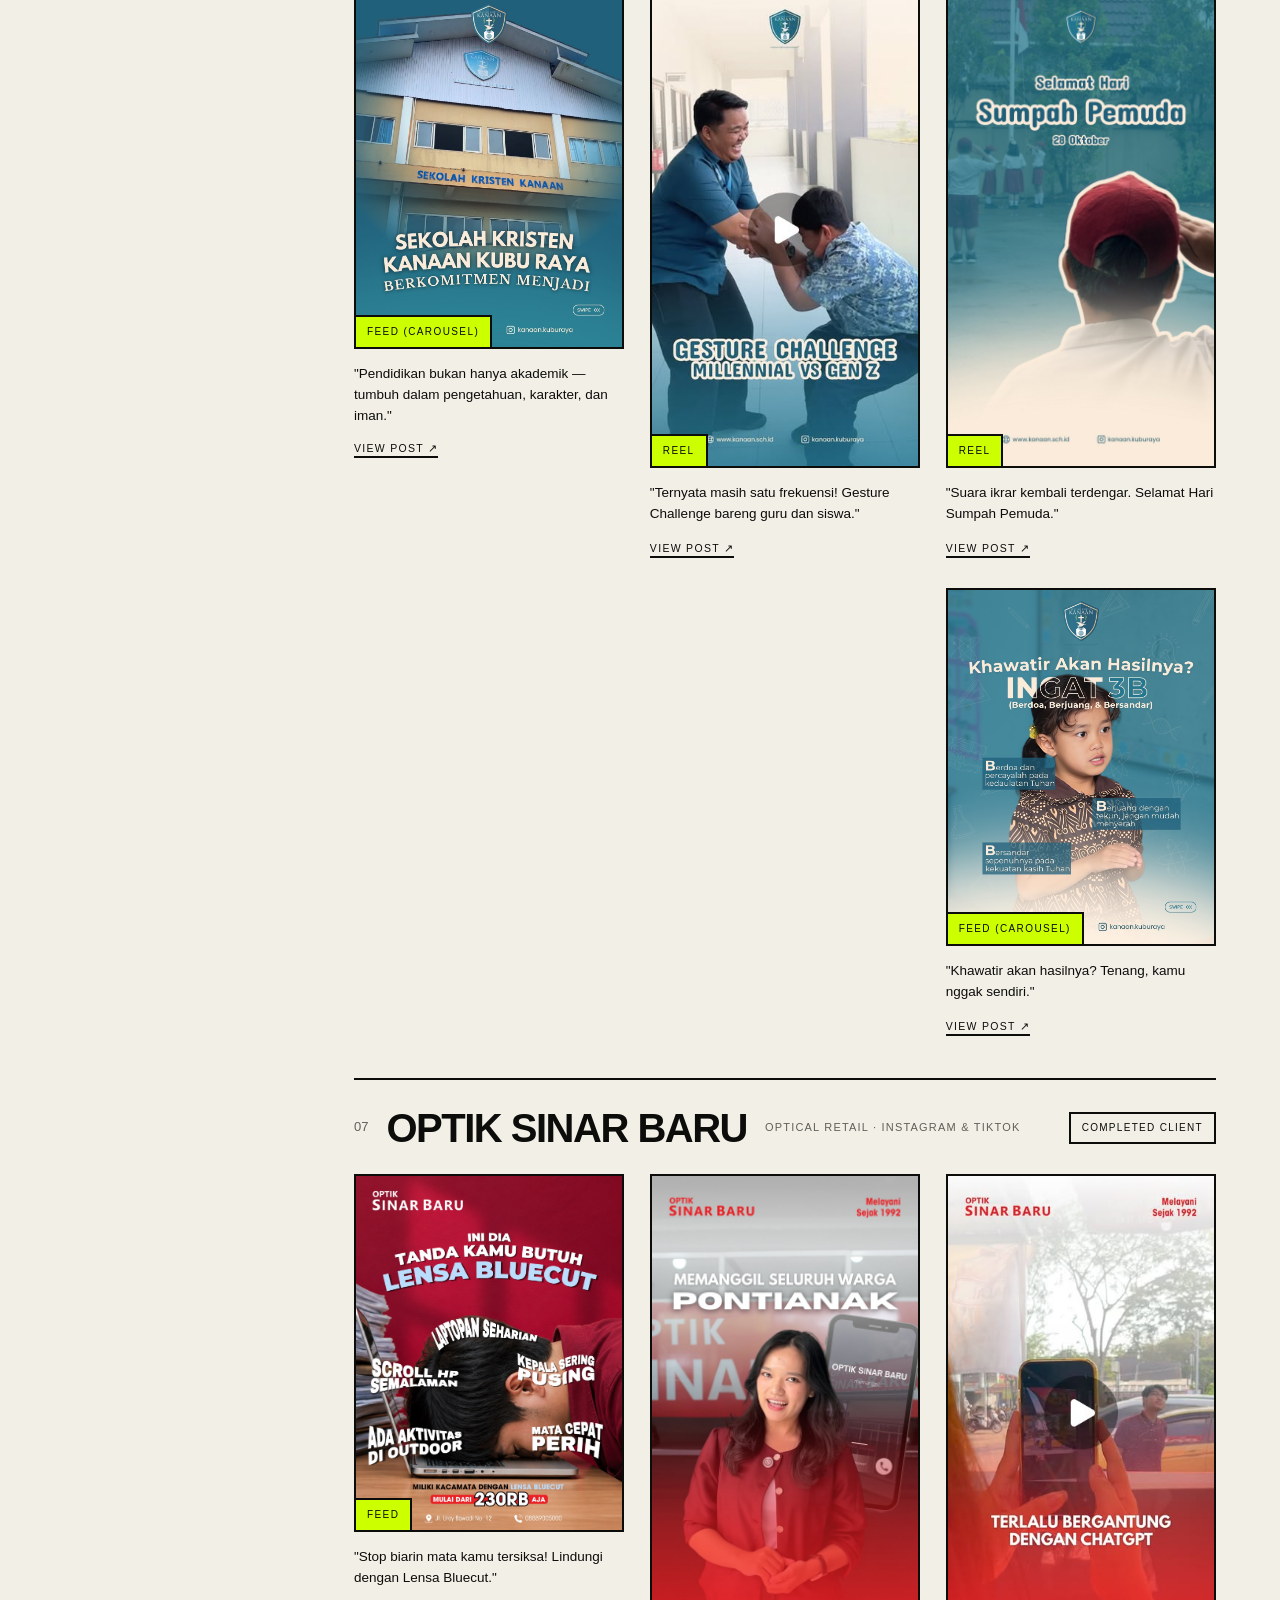
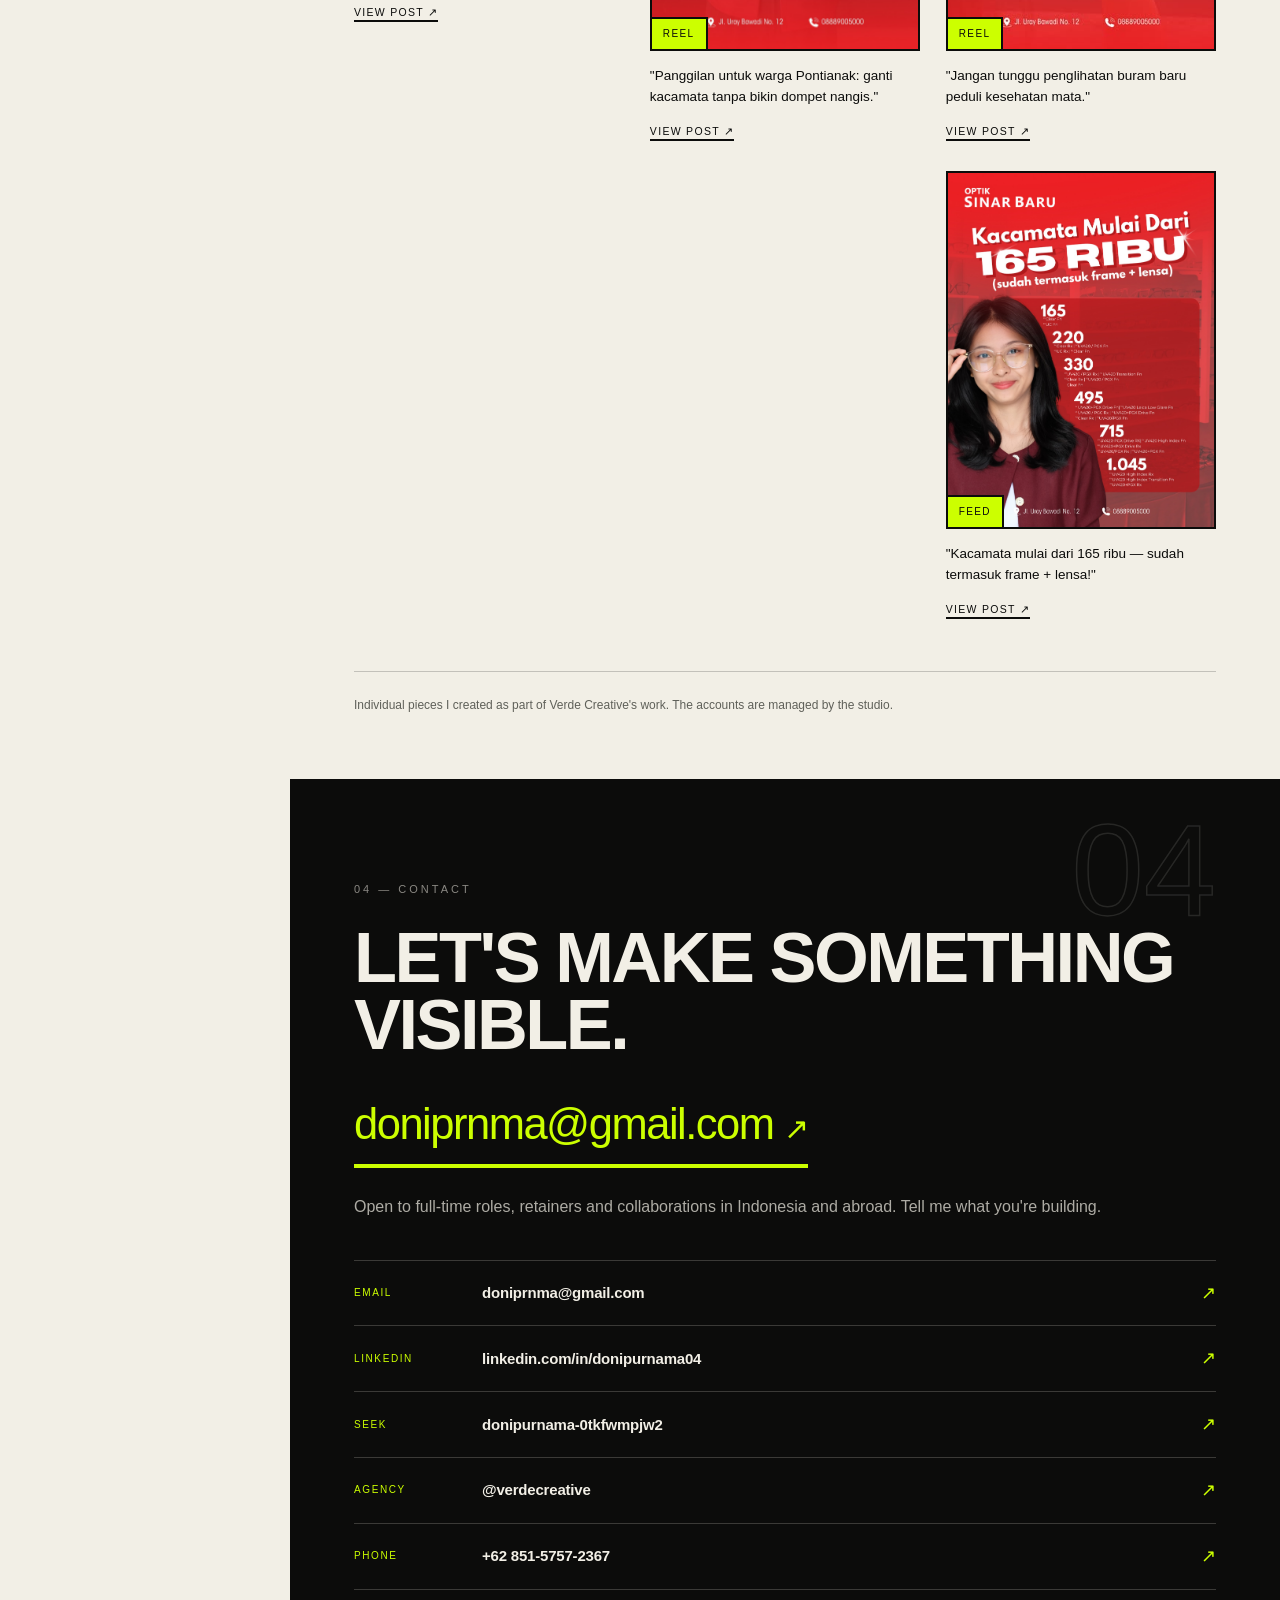
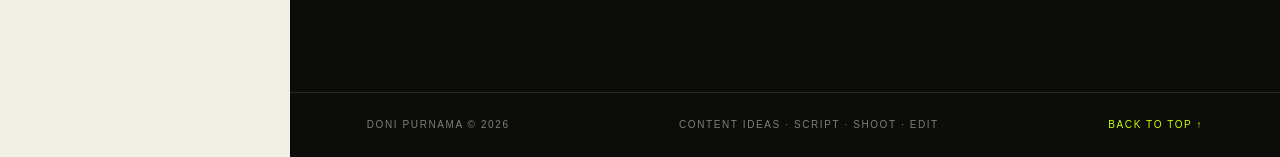
==== commit fbb143d1: "Lengthen marquee copy and slow its scroll to match" ====
--- a/index.html
+++ b/index.html
@@ -55,7 +55,7 @@
     </div>
   </section>
 
-  <div class="marquee" aria-hidden="true"><div class="marquee-track"><span data-i18n="marquee">IDEAS ✳ SCRIPT ✳ SHOOT ✳ EDIT ✳ REPEAT ✳ </span><span data-i18n="marquee">IDEAS ✳ SCRIPT ✳ SHOOT ✳ EDIT ✳ REPEAT ✳ </span></div></div>
+  <div class="marquee" aria-hidden="true"><div class="marquee-track"><span data-i18n="marquee">IDEAS ✳ RESEARCH ✳ SCRIPT ✳ SHOOT ✳ EDIT ✳ DESIGN ✳ FEEDS ✳ CLIENTS ✳ REPEAT ✳ </span><span data-i18n="marquee">IDEAS ✳ RESEARCH ✳ SCRIPT ✳ SHOOT ✳ EDIT ✳ DESIGN ✳ FEEDS ✳ CLIENTS ✳ REPEAT ✳ </span></div></div>
 
   <!-- ABOUT -->
   <section class="section about" id="about">
--- a/styles.css
+++ b/styles.css
@@ -94,7 +94,7 @@
 
 /* Marquee */
 .marquee{background:var(--ink);color:var(--lime);overflow:hidden;padding:13px 0;border-top:1px solid var(--ink)}
-.marquee-track{display:flex;gap:0;white-space:nowrap;width:max-content;animation:scroll 26s linear infinite}
+.marquee-track{display:flex;gap:0;white-space:nowrap;width:max-content;animation:scroll 52s linear infinite}
 .marquee-track span{font-family:var(--display);font-size:18px;letter-spacing:4px;padding-right:30px}
 @keyframes scroll{to{transform:translateX(-50%)}}
 @media(prefers-reduced-motion:reduce){.marquee-track{animation:none}}
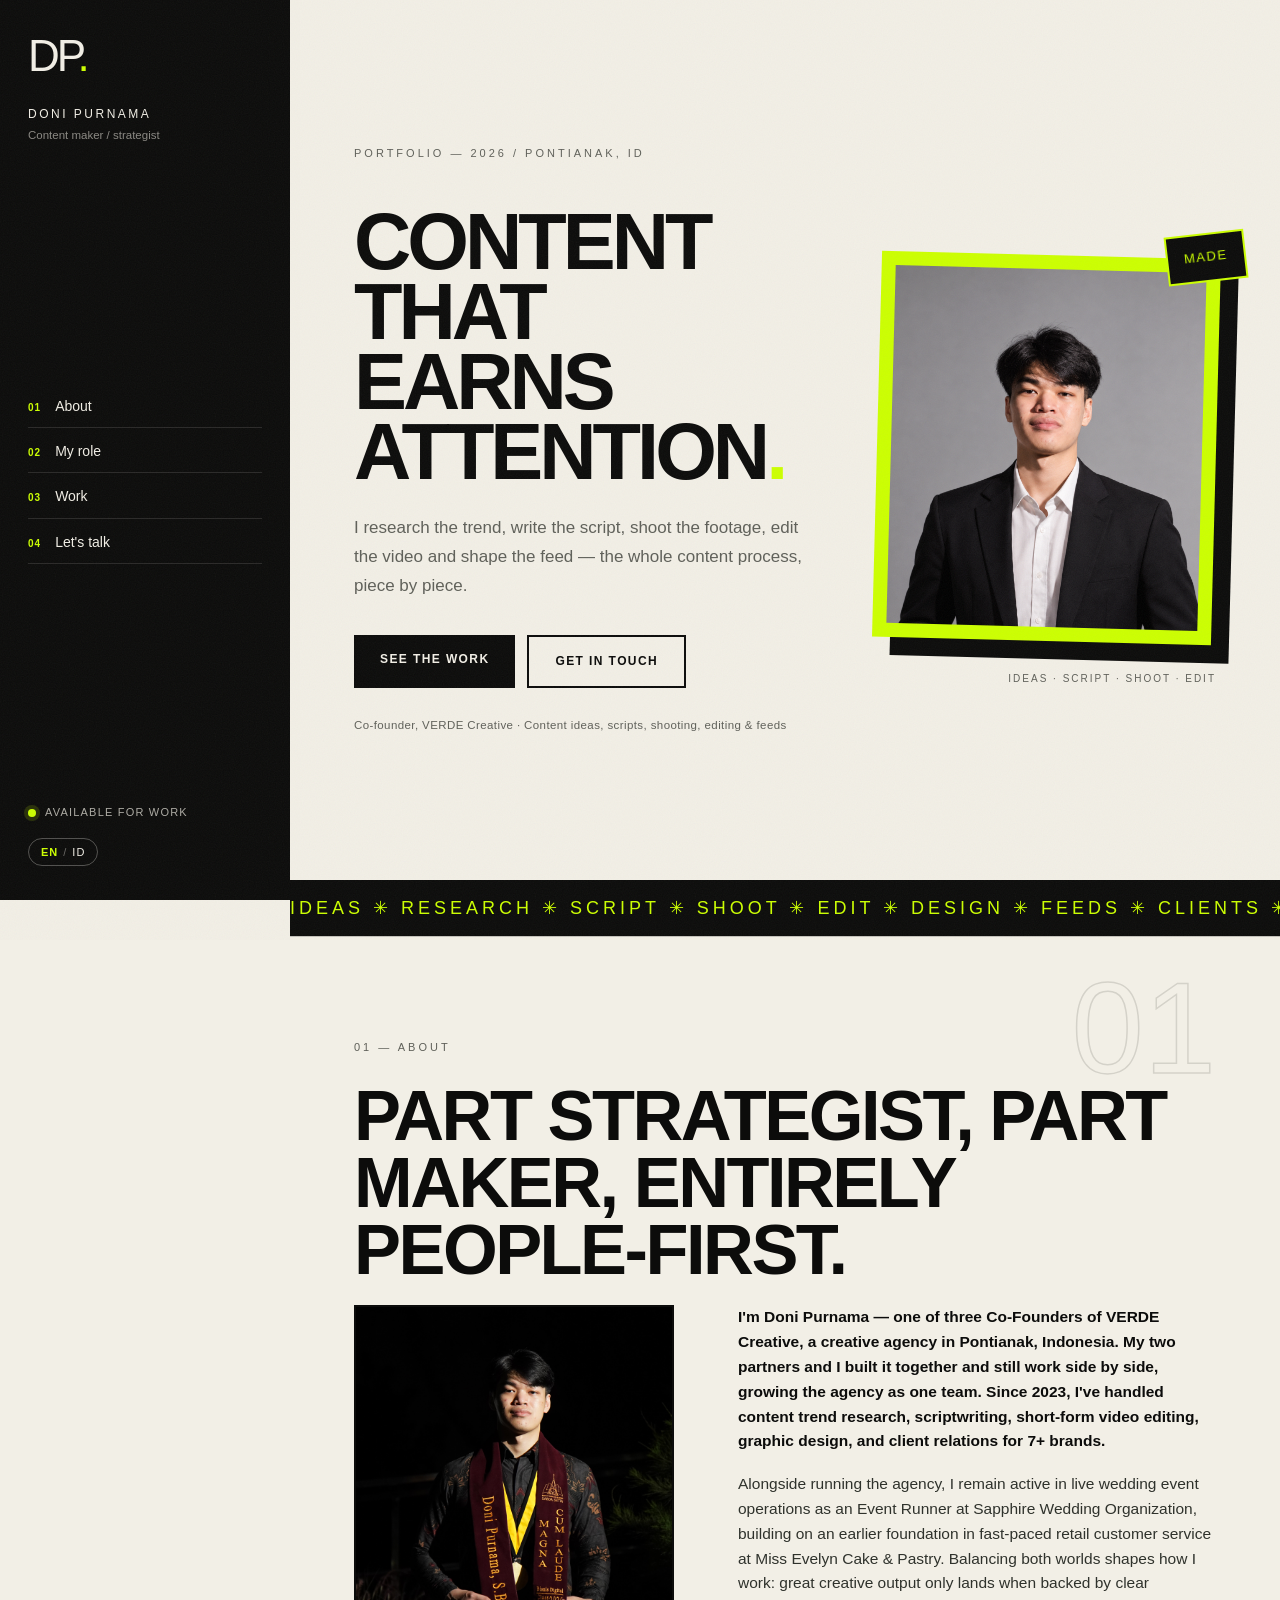
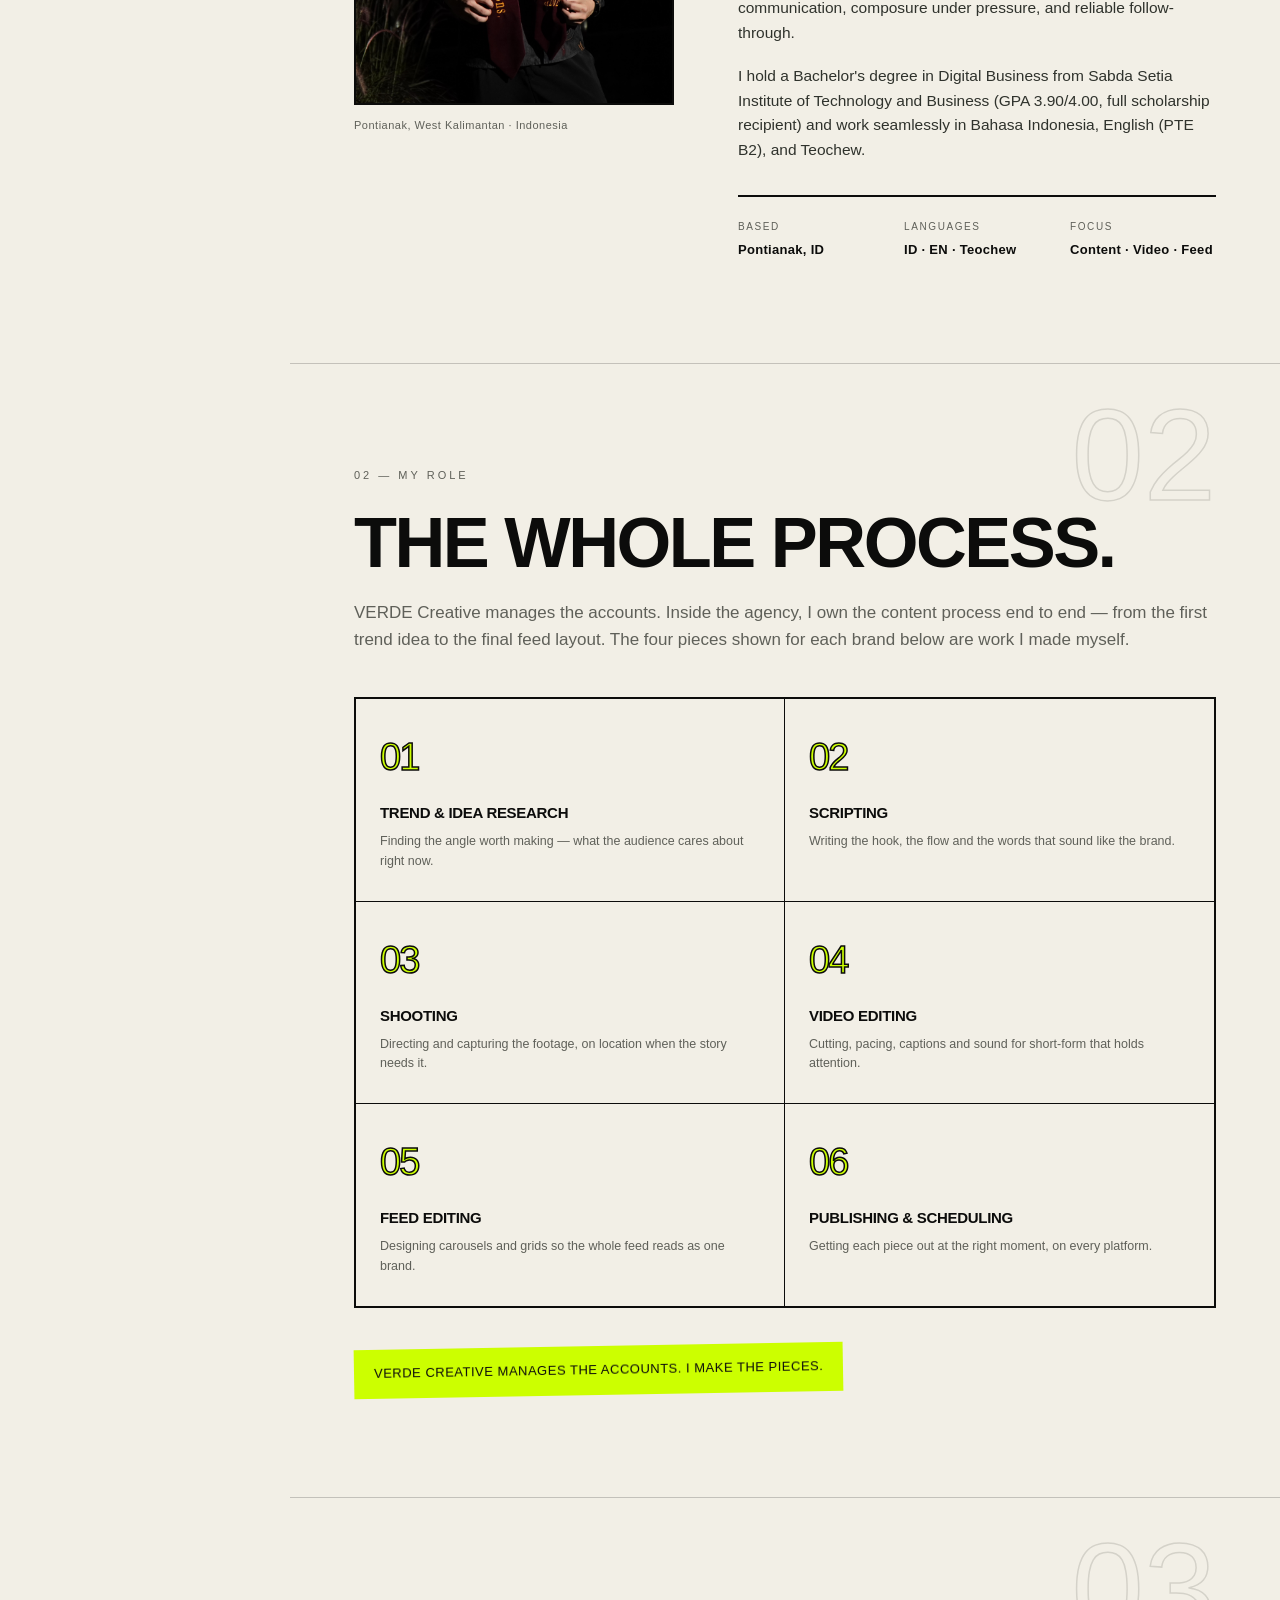
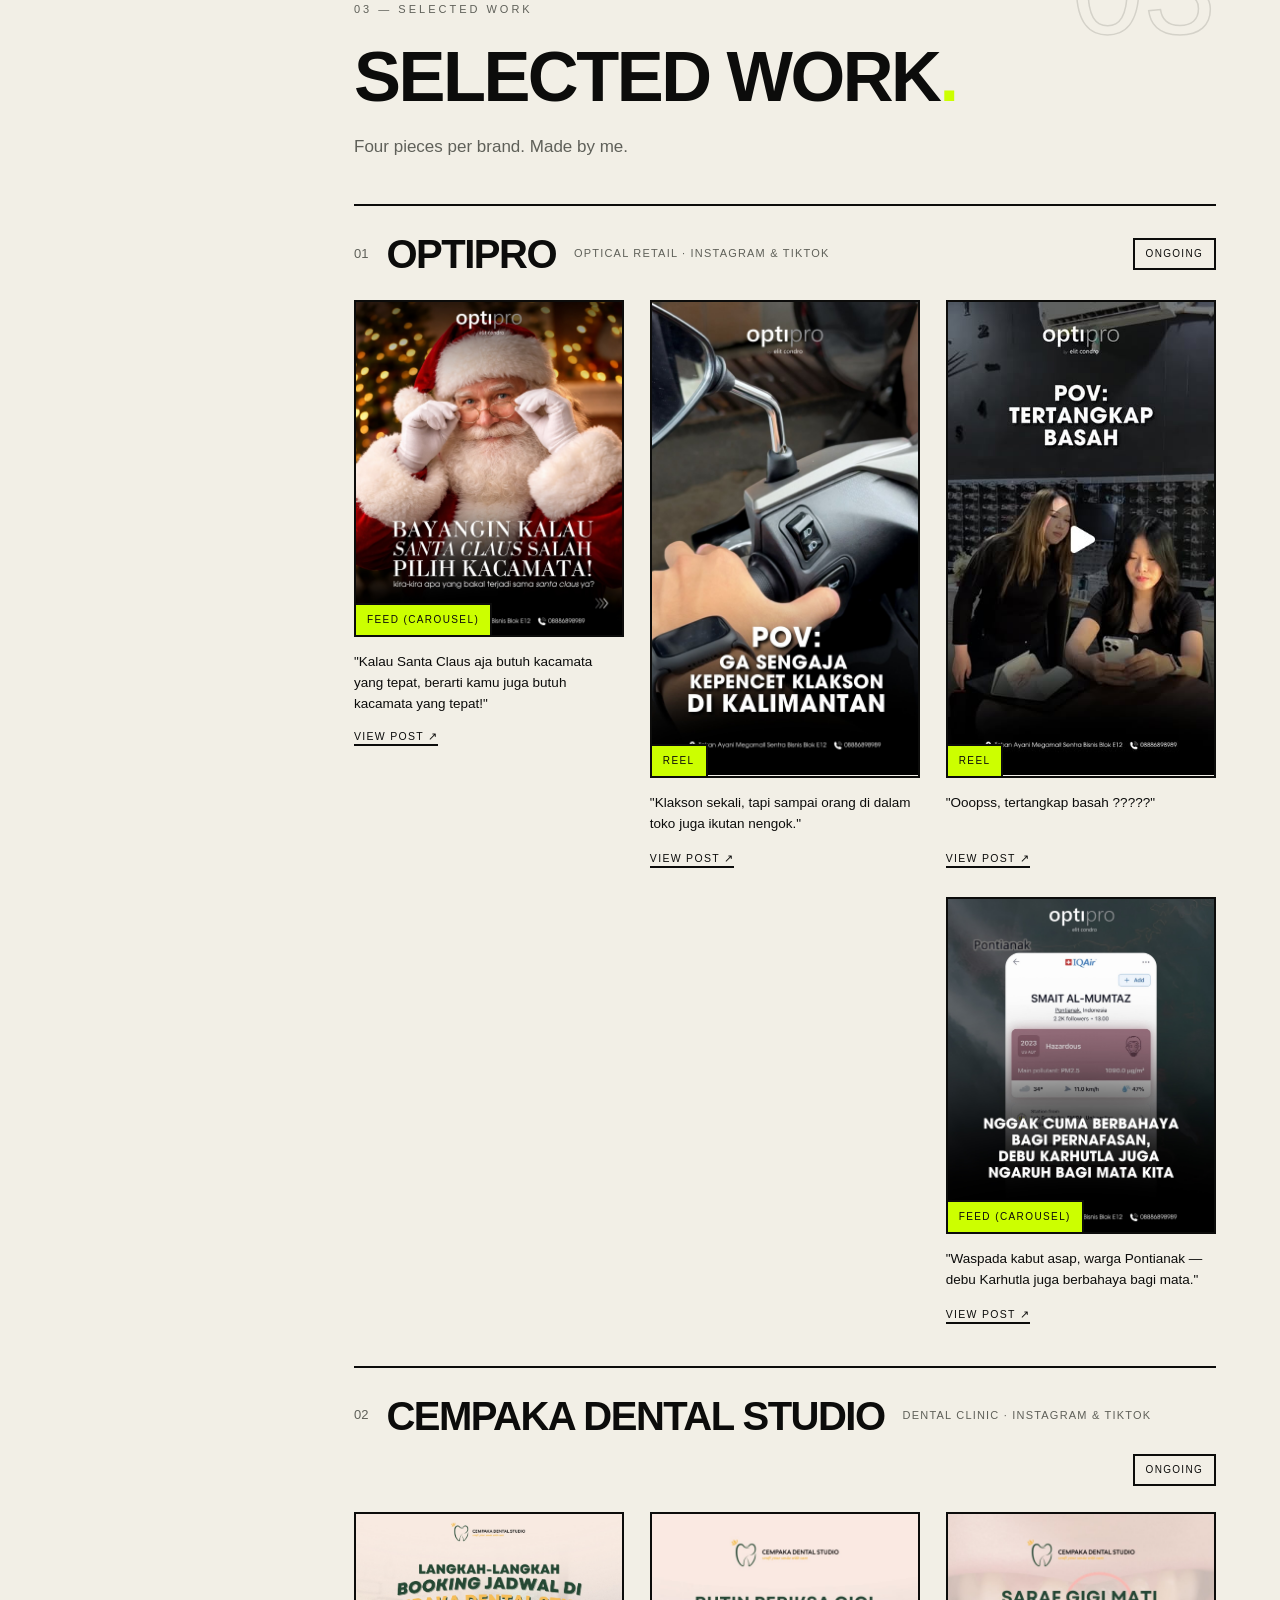
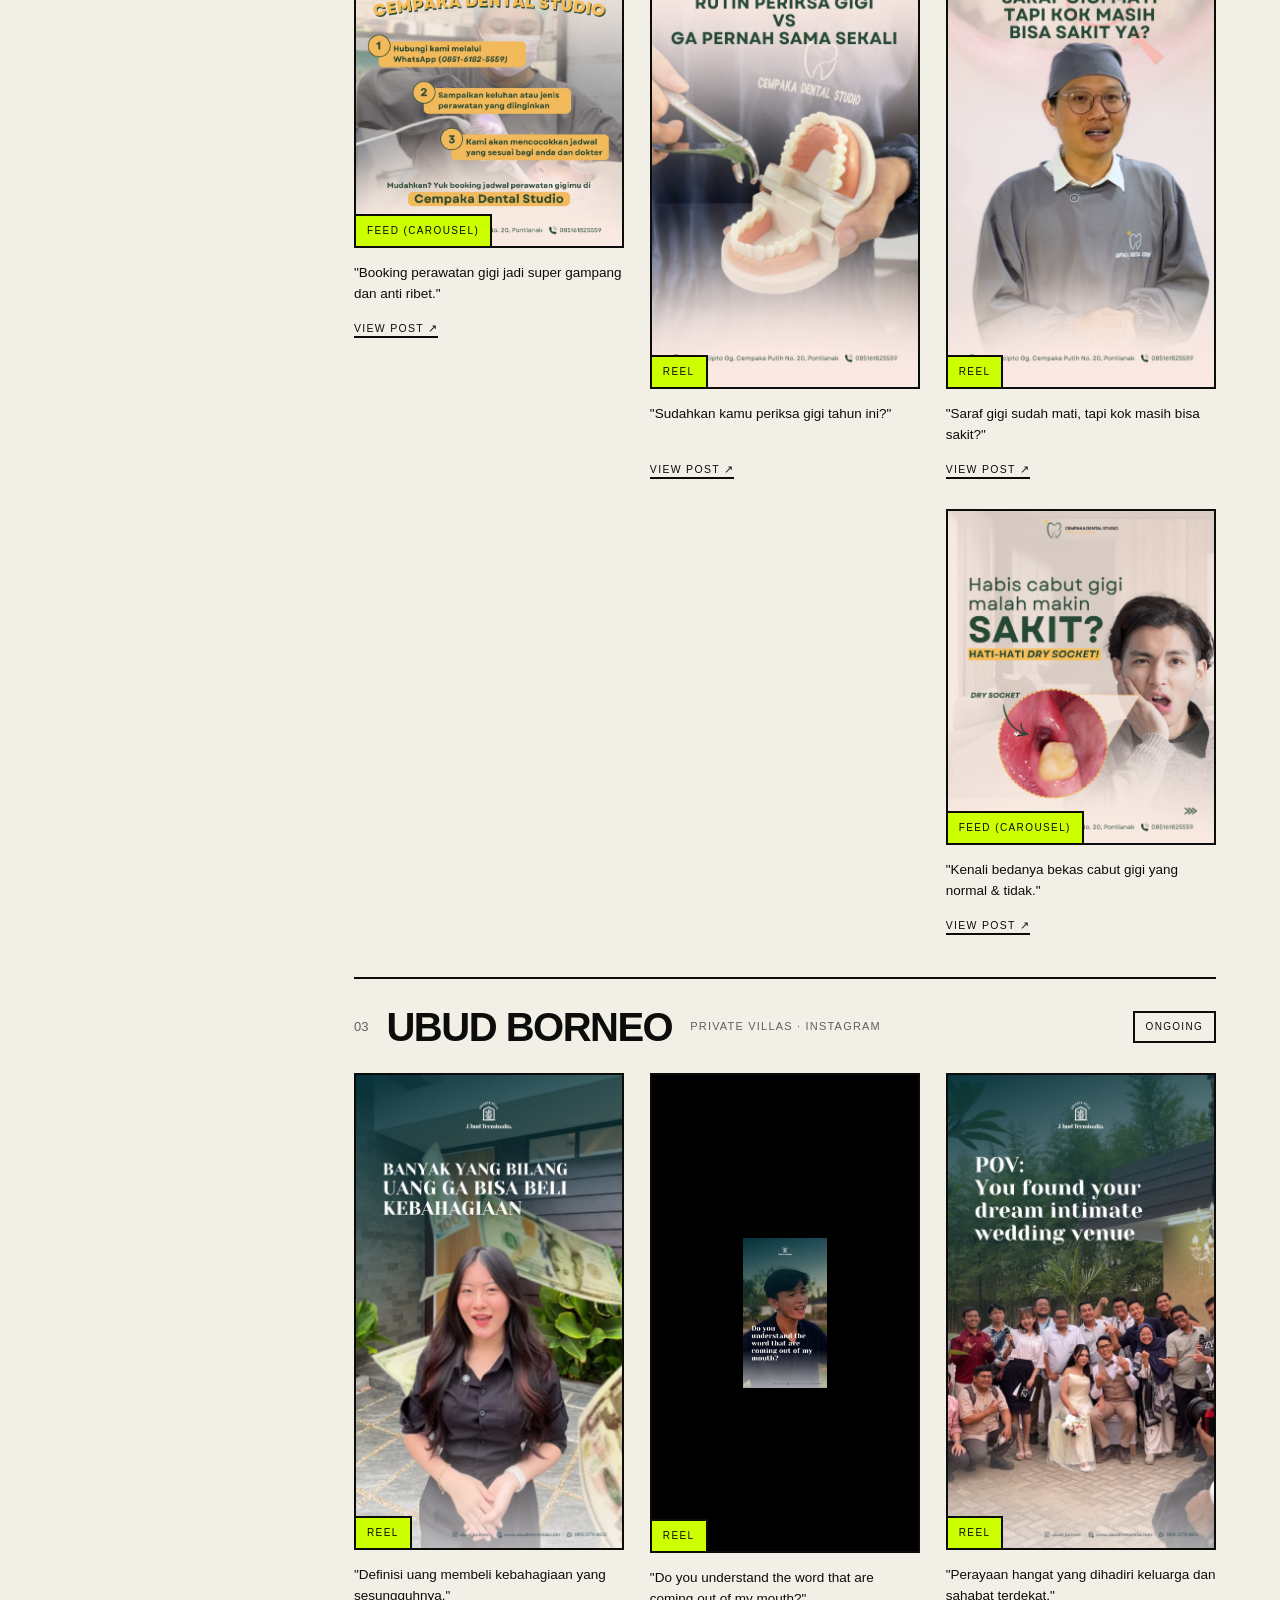
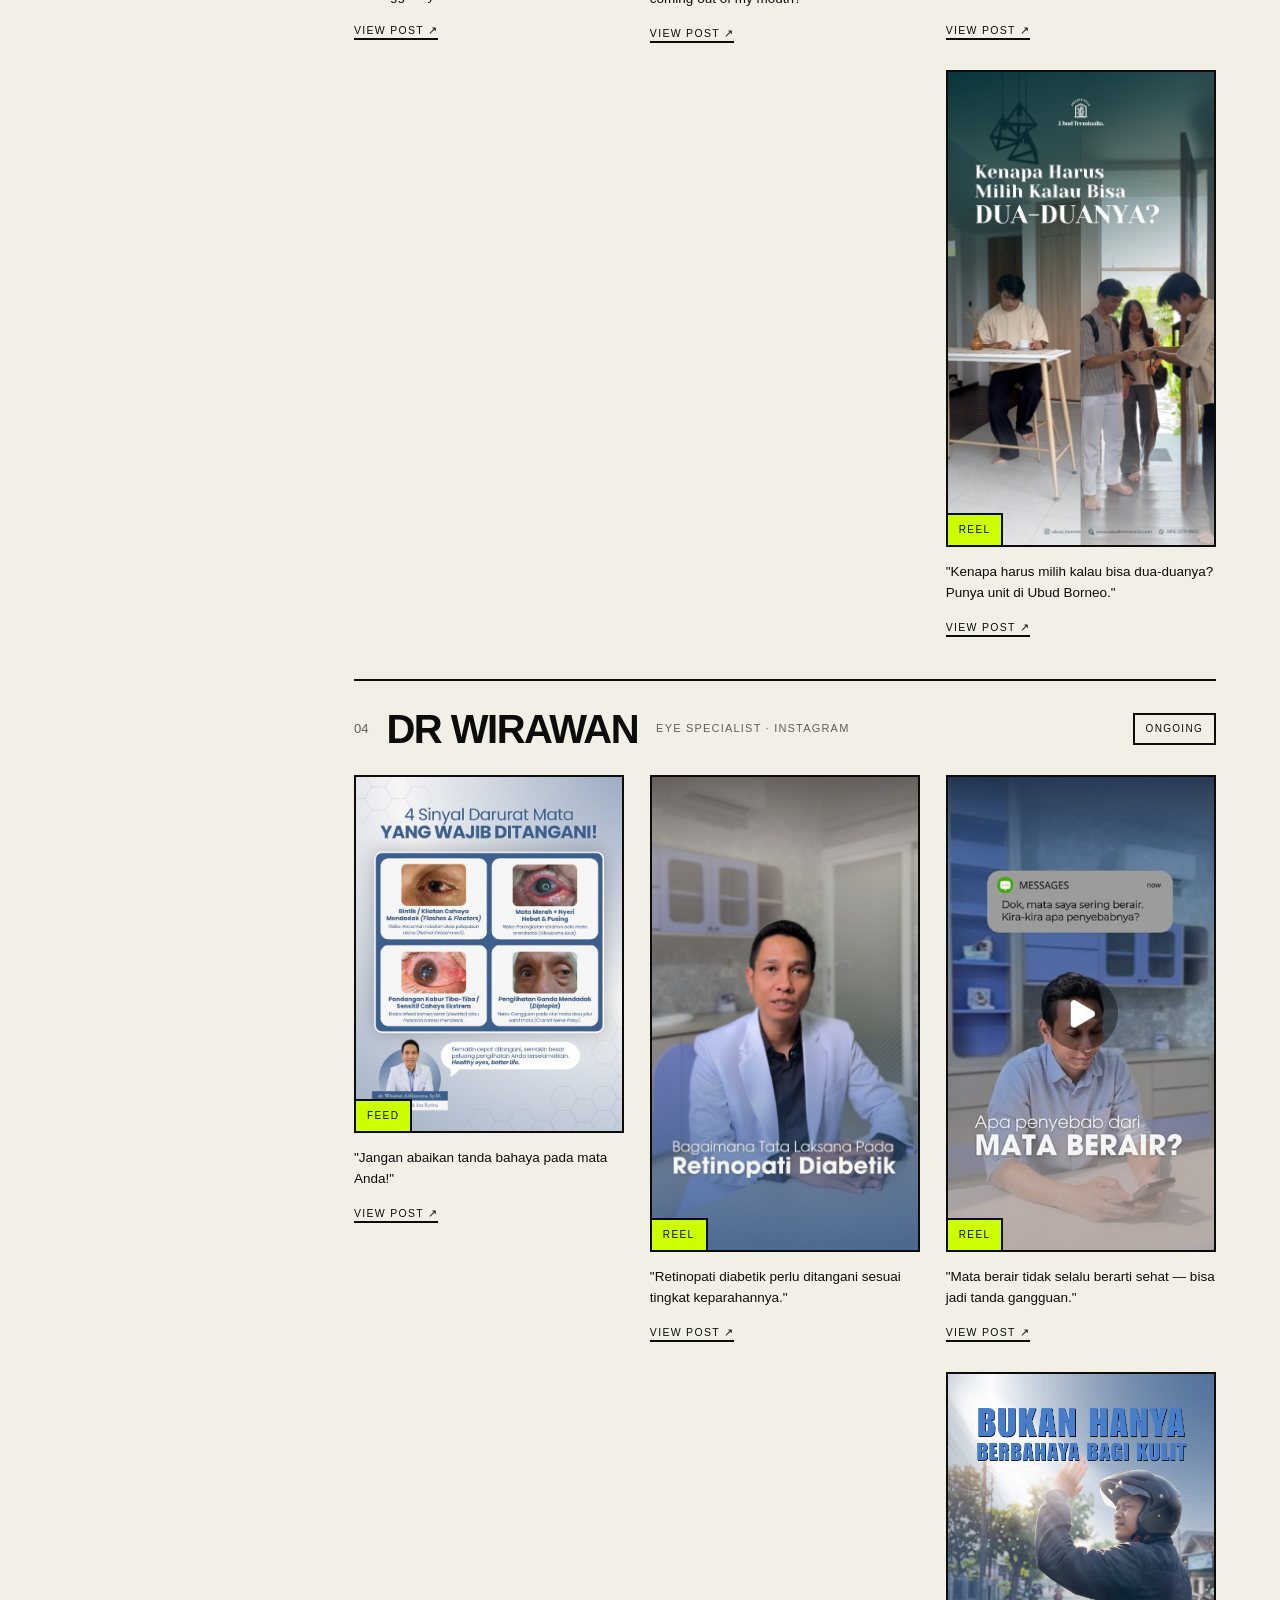
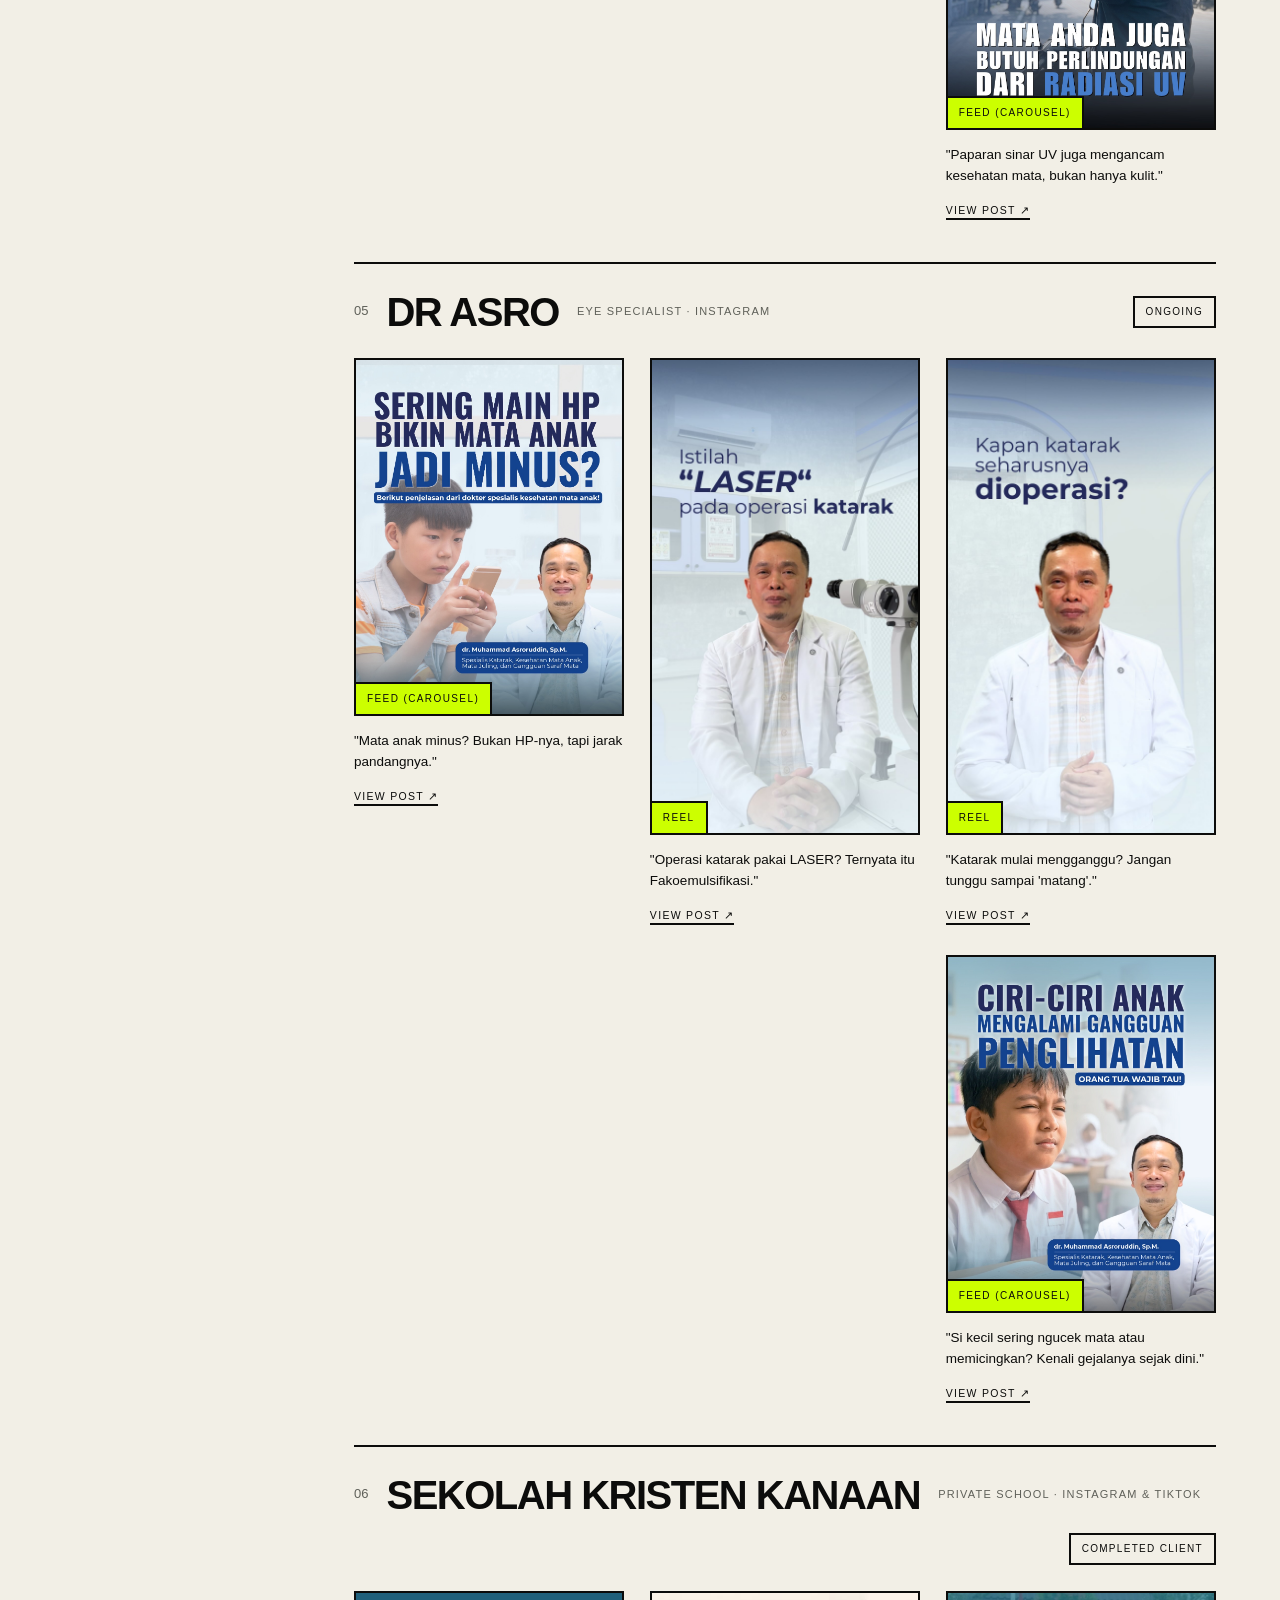
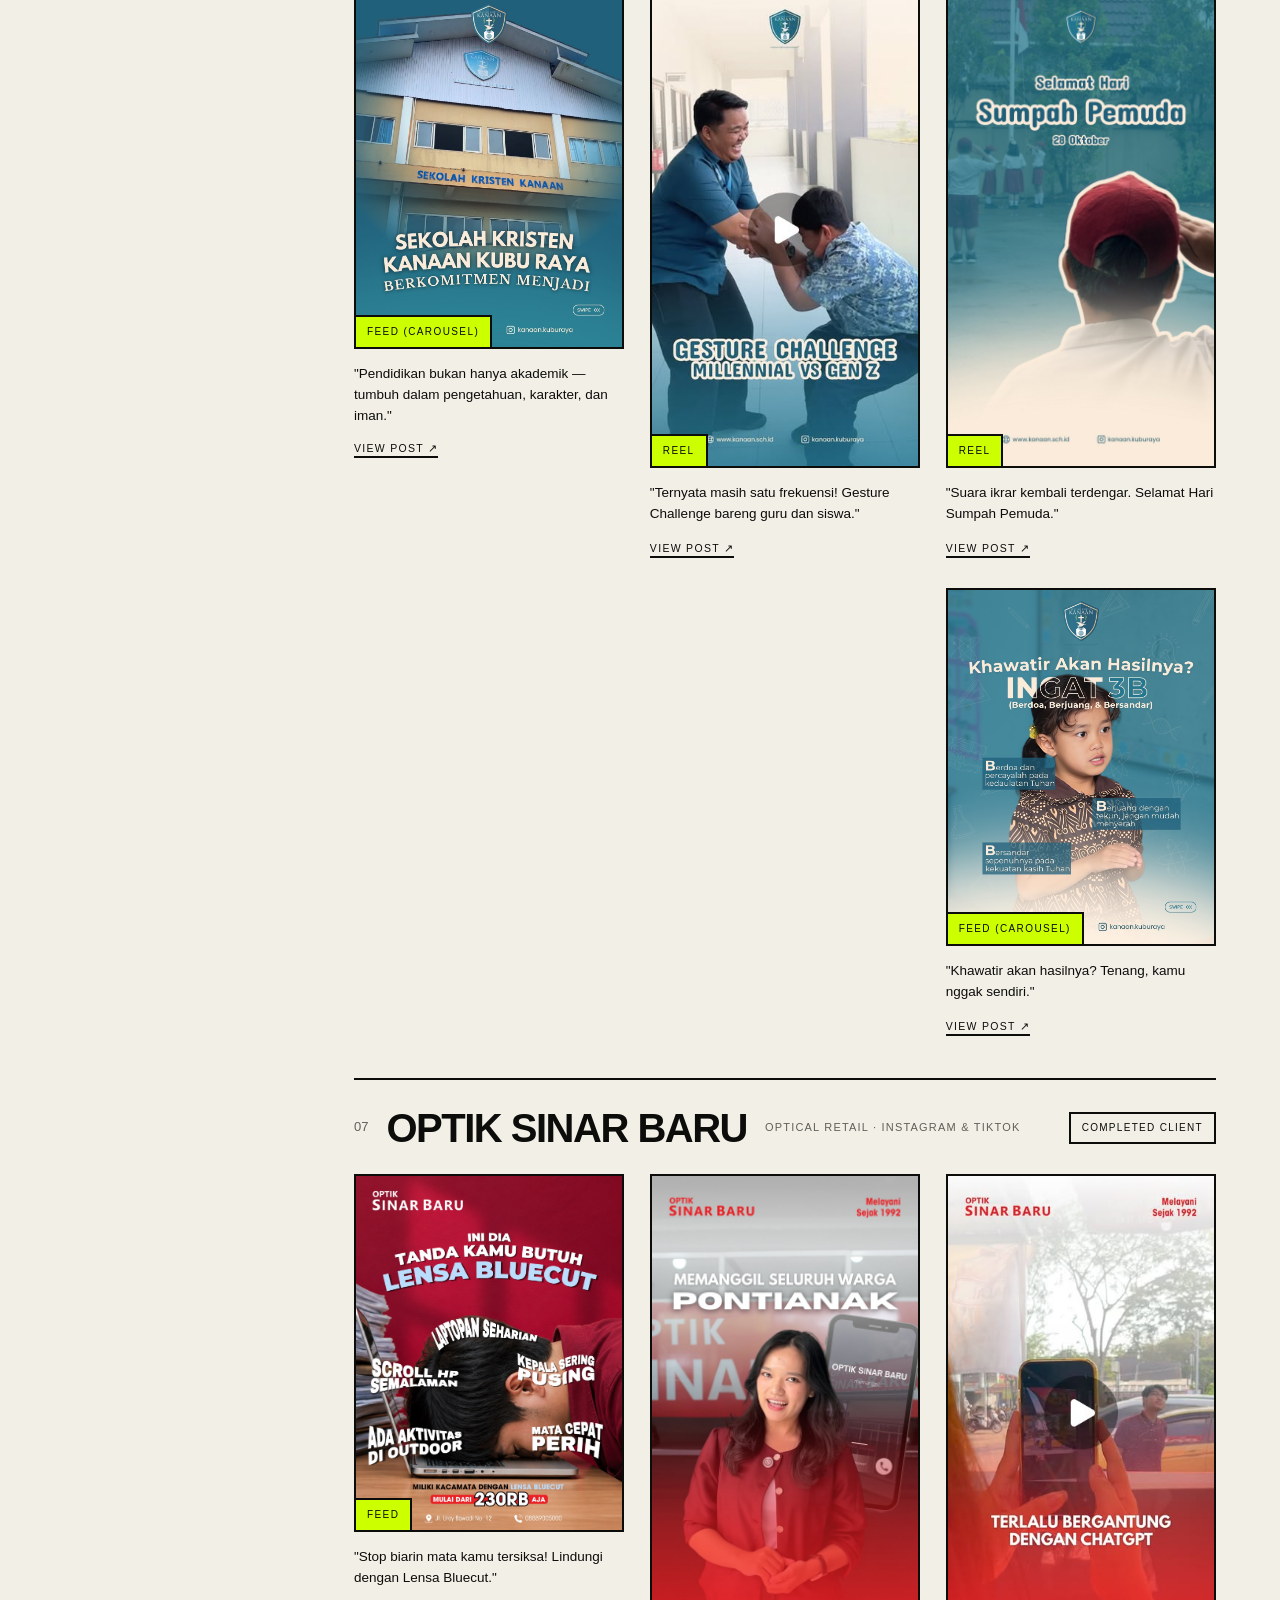
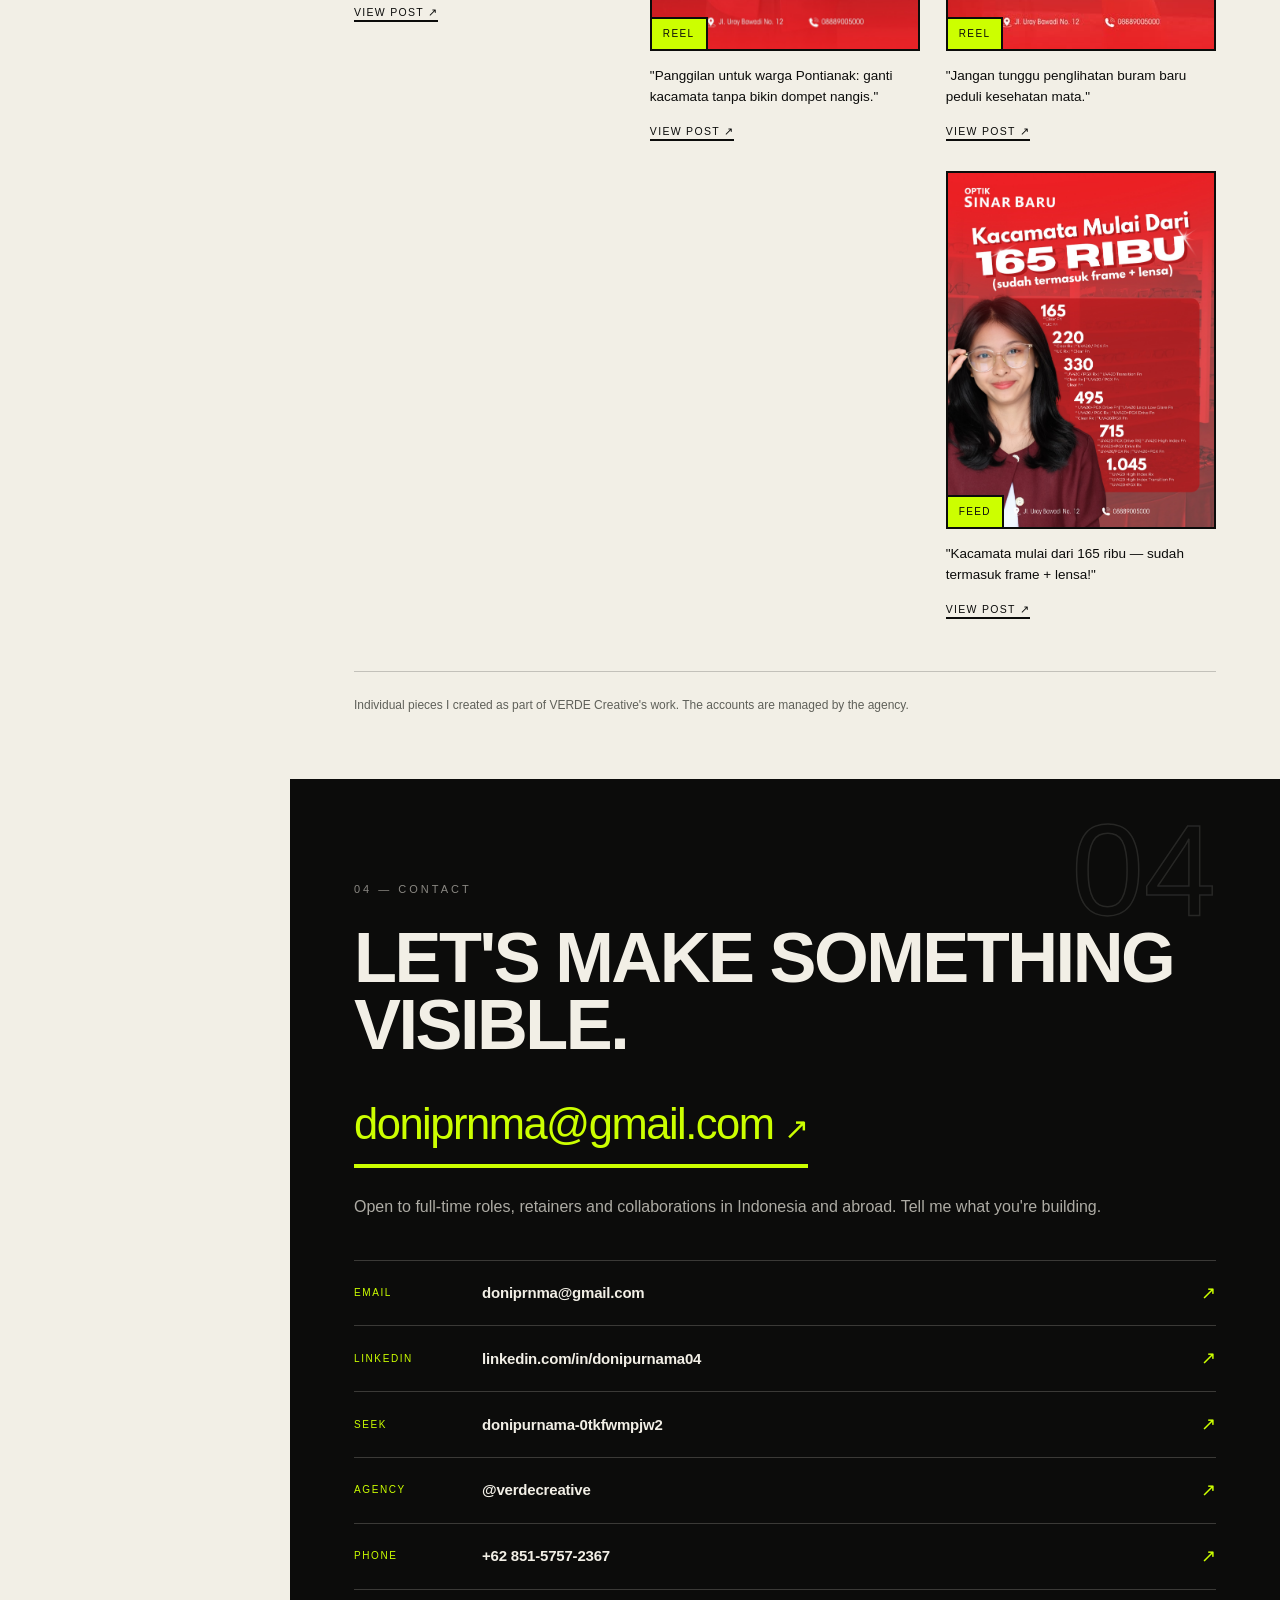
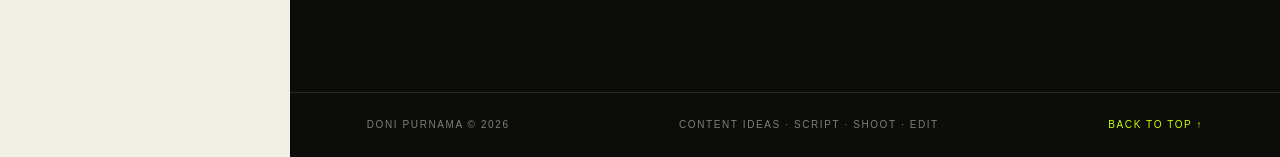
==== commit 2ff8d657: "Capitalize VERDE Creative and replace studio with agency in copy" ====
--- a/index.html
+++ b/index.html
@@ -43,7 +43,7 @@
           <a class="btn" href="#work" data-i18n="hero.ctaWork">See the work</a>
           <a class="btn btn-outline" href="mailto:doniprnma@gmail.com" data-i18n="hero.ctaMail">Get in touch</a>
         </div>
-        <p class="hero-note" data-i18n="hero.note2">Co-founder, Verde Creative · Content ideas, scripts, shooting, editing &amp; feeds</p>
+        <p class="hero-note" data-i18n="hero.note2">Co-founder, VERDE Creative · Content ideas, scripts, shooting, editing &amp; feeds</p>
       </div>
       <div class="hero-visual reveal" style="--d:.22s">
         <div class="portrait-frame">
@@ -82,7 +82,7 @@
     <span class="sec-num" aria-hidden="true">02</span>
     <p class="sec-label reveal" data-i18n="role.label">02 — My role</p>
     <h2 class="reveal" data-i18n="role.headline">THE WHOLE PROCESS.</h2>
-    <p class="section-intro reveal" data-i18n="role.intro">Verde Creative manages the accounts. Inside the studio, I own the content process end to end — from the first trend idea to the final feed layout.</p>
+    <p class="section-intro reveal" data-i18n="role.intro">VERDE Creative manages the accounts. Inside the agency, I own the content process end to end — from the first trend idea to the final feed layout.</p>
     <div class="process">
       <div class="step reveal" style="--d:0.06s"><span>01</span><h3 data-i18n="role1.title">Trend &amp; idea research</h3><p data-i18n="role1.body">Finding the angle worth making — what the audience cares about right now.</p></div>
       <div class="step reveal" style="--d:0.12s"><span>02</span><h3 data-i18n="role2.title">Scripting</h3><p data-i18n="role2.body">Writing the hook, the flow and the words that sound like the brand.</p></div>
@@ -91,7 +91,7 @@
       <div class="step reveal" style="--d:0.12s"><span>05</span><h3 data-i18n="role5.title">Feed editing</h3><p data-i18n="role5.body">Designing carousels and grids so the whole feed reads as one brand.</p></div>
       <div class="step reveal" style="--d:0s"><span>06</span><h3 data-i18n="role6.title">Publishing &amp; scheduling</h3><p data-i18n="role6.body">Getting each piece out at the right moment, on every platform.</p></div>
     </div>
-    <p class="clarify" data-i18n="role.clarify">Verde Creative manages the accounts. I make the pieces.</p>
+    <p class="clarify" data-i18n="role.clarify">VERDE Creative manages the accounts. I make the pieces.</p>
   </section>
 
   <!-- WORK -->
@@ -177,7 +177,7 @@
           <a class="post reveal" style="--d:0.21s" href="https://www.instagram.com/p/DR3u4tQkpgA/" target="_blank" rel="noopener"><div class="post-img"><img src="assets/posts/DR3u4tQkpgA.jpg" alt="OPTIK SINAR BARU feed" width="1350" height="1796" loading="lazy" /><span class="kind">feed</span></div><p class="caption">"Kacamata mulai dari 165 ribu — sudah termasuk frame + lensa!"</p><span class="post-link" data-i18n="viewPost">View post ↗</span></a>
         </div>
       </article>
-    <p class="work-note" data-i18n="work.note">Individual pieces I created as part of Verde Creative's work. The accounts are managed by the studio.</p>
+    <p class="work-note" data-i18n="work.note">Individual pieces I created as part of VERDE Creative's work. The accounts are managed by the agency.</p>
   </section>
 
   <!-- CONTACT -->
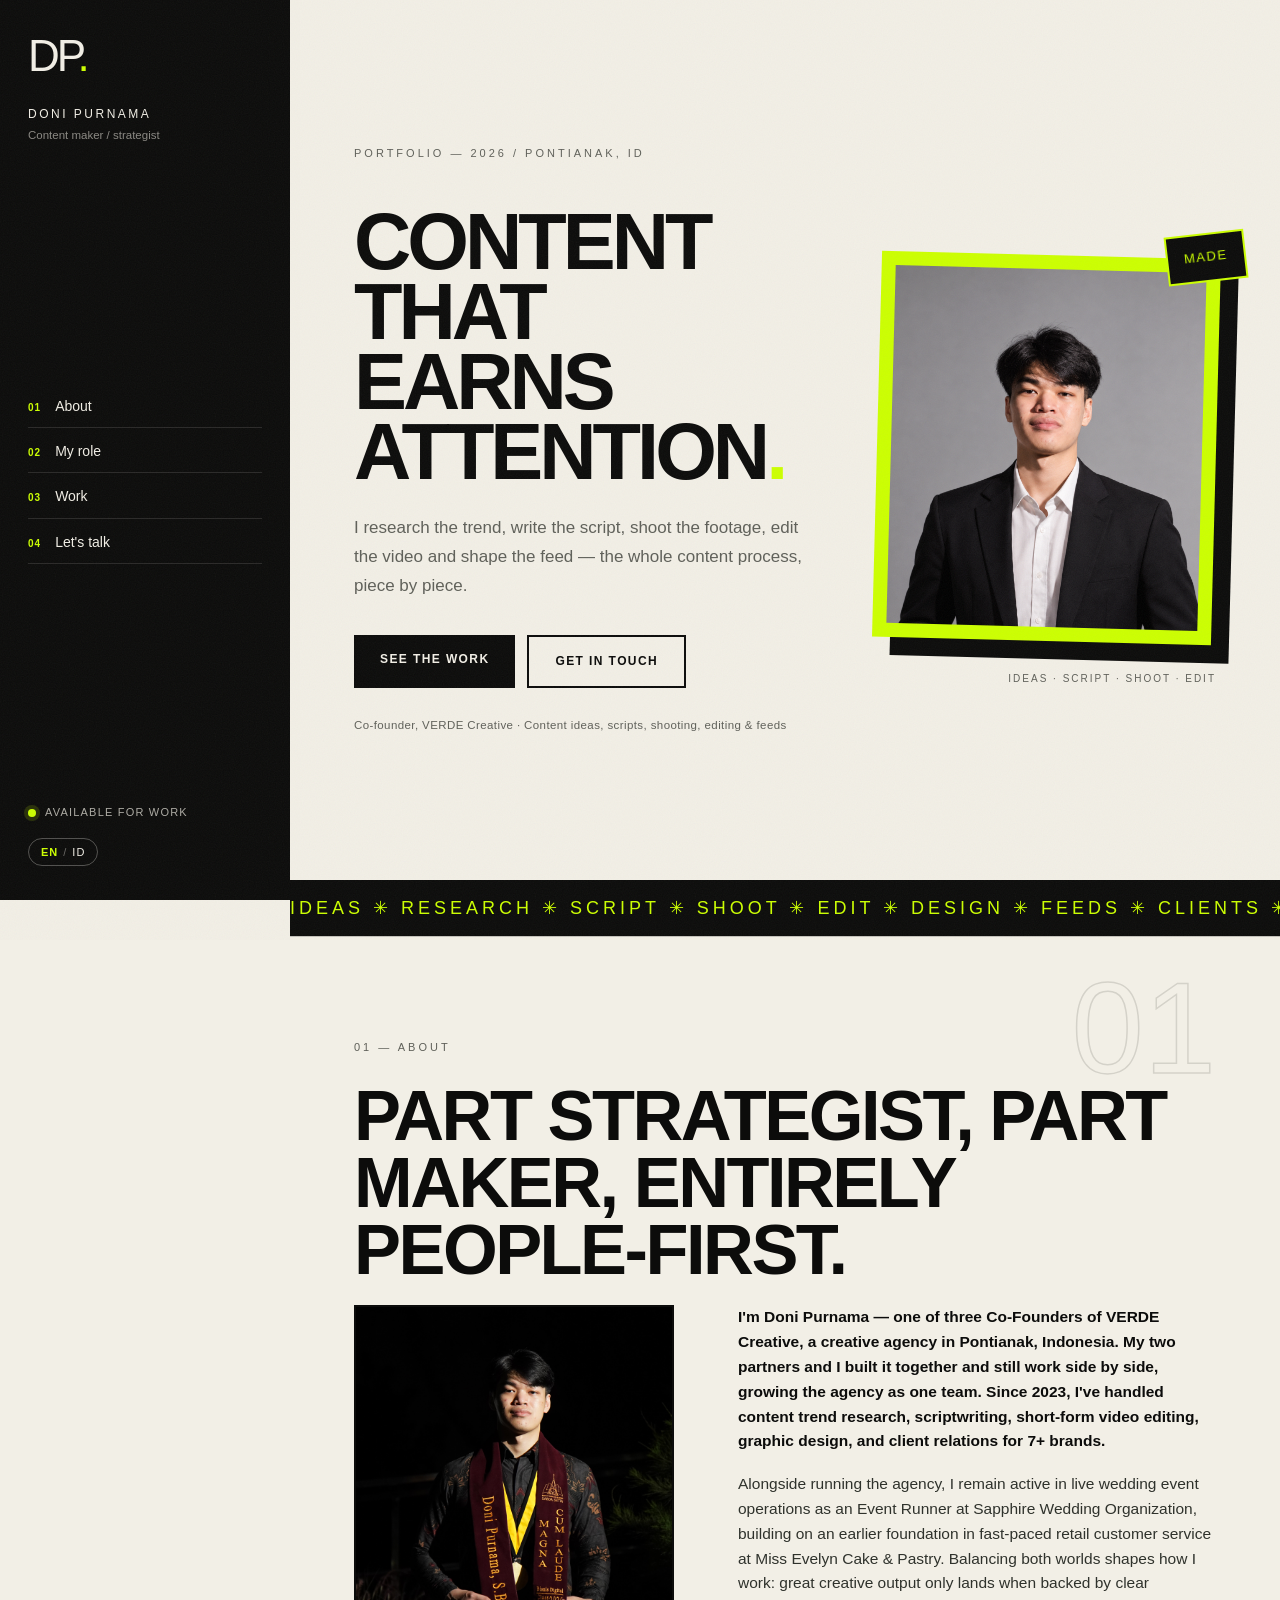
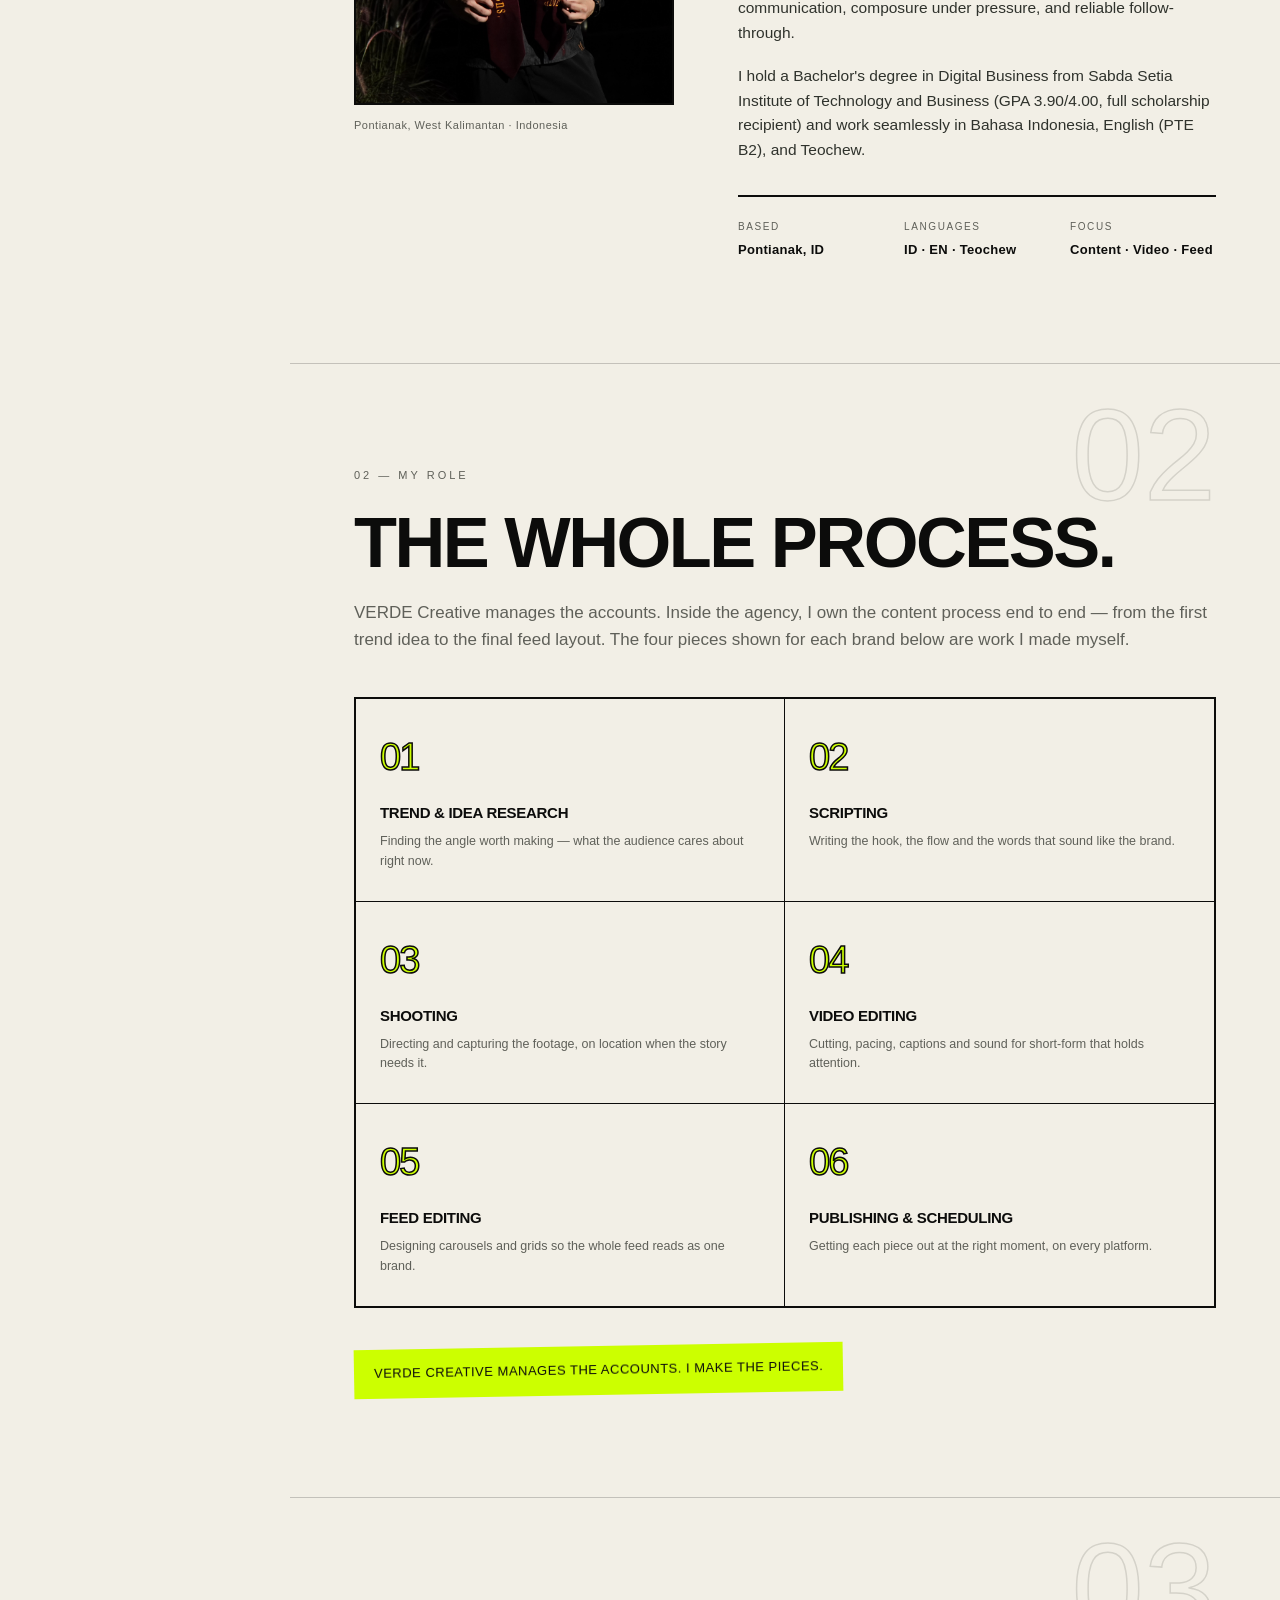
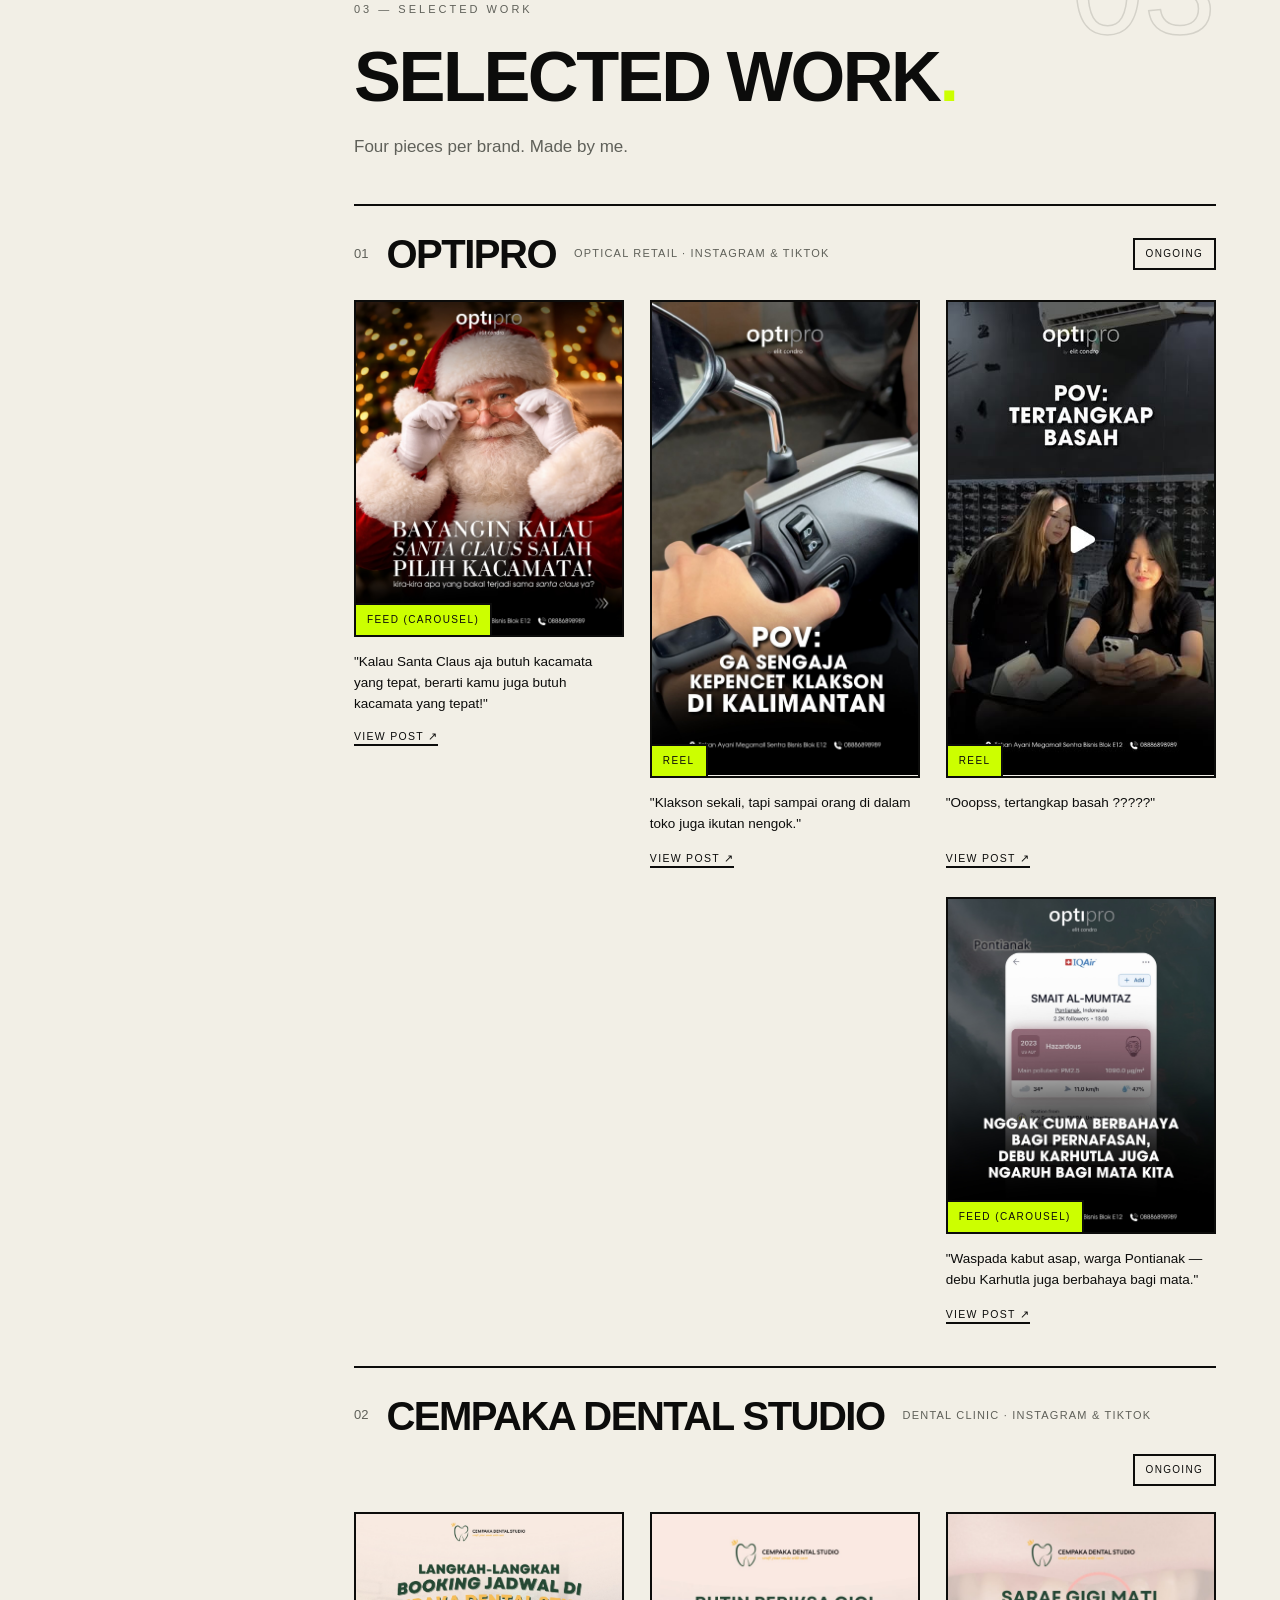
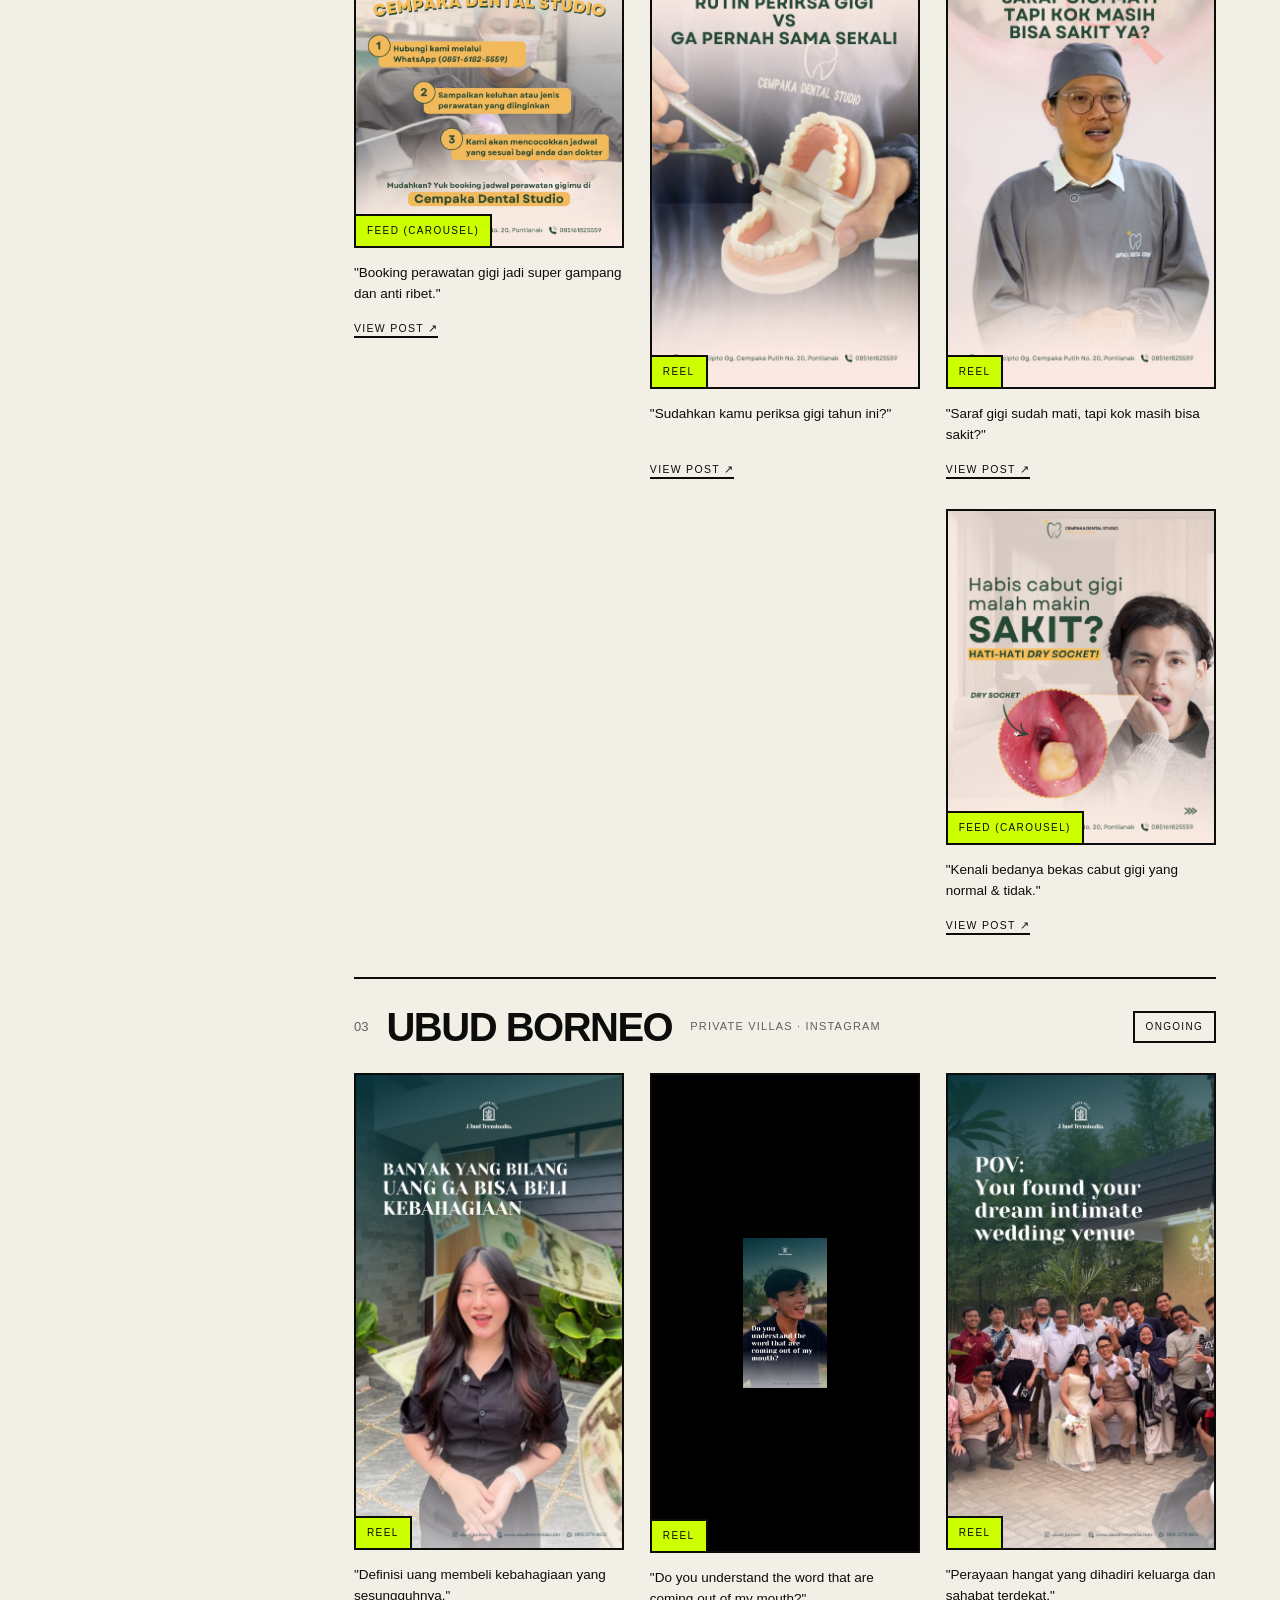
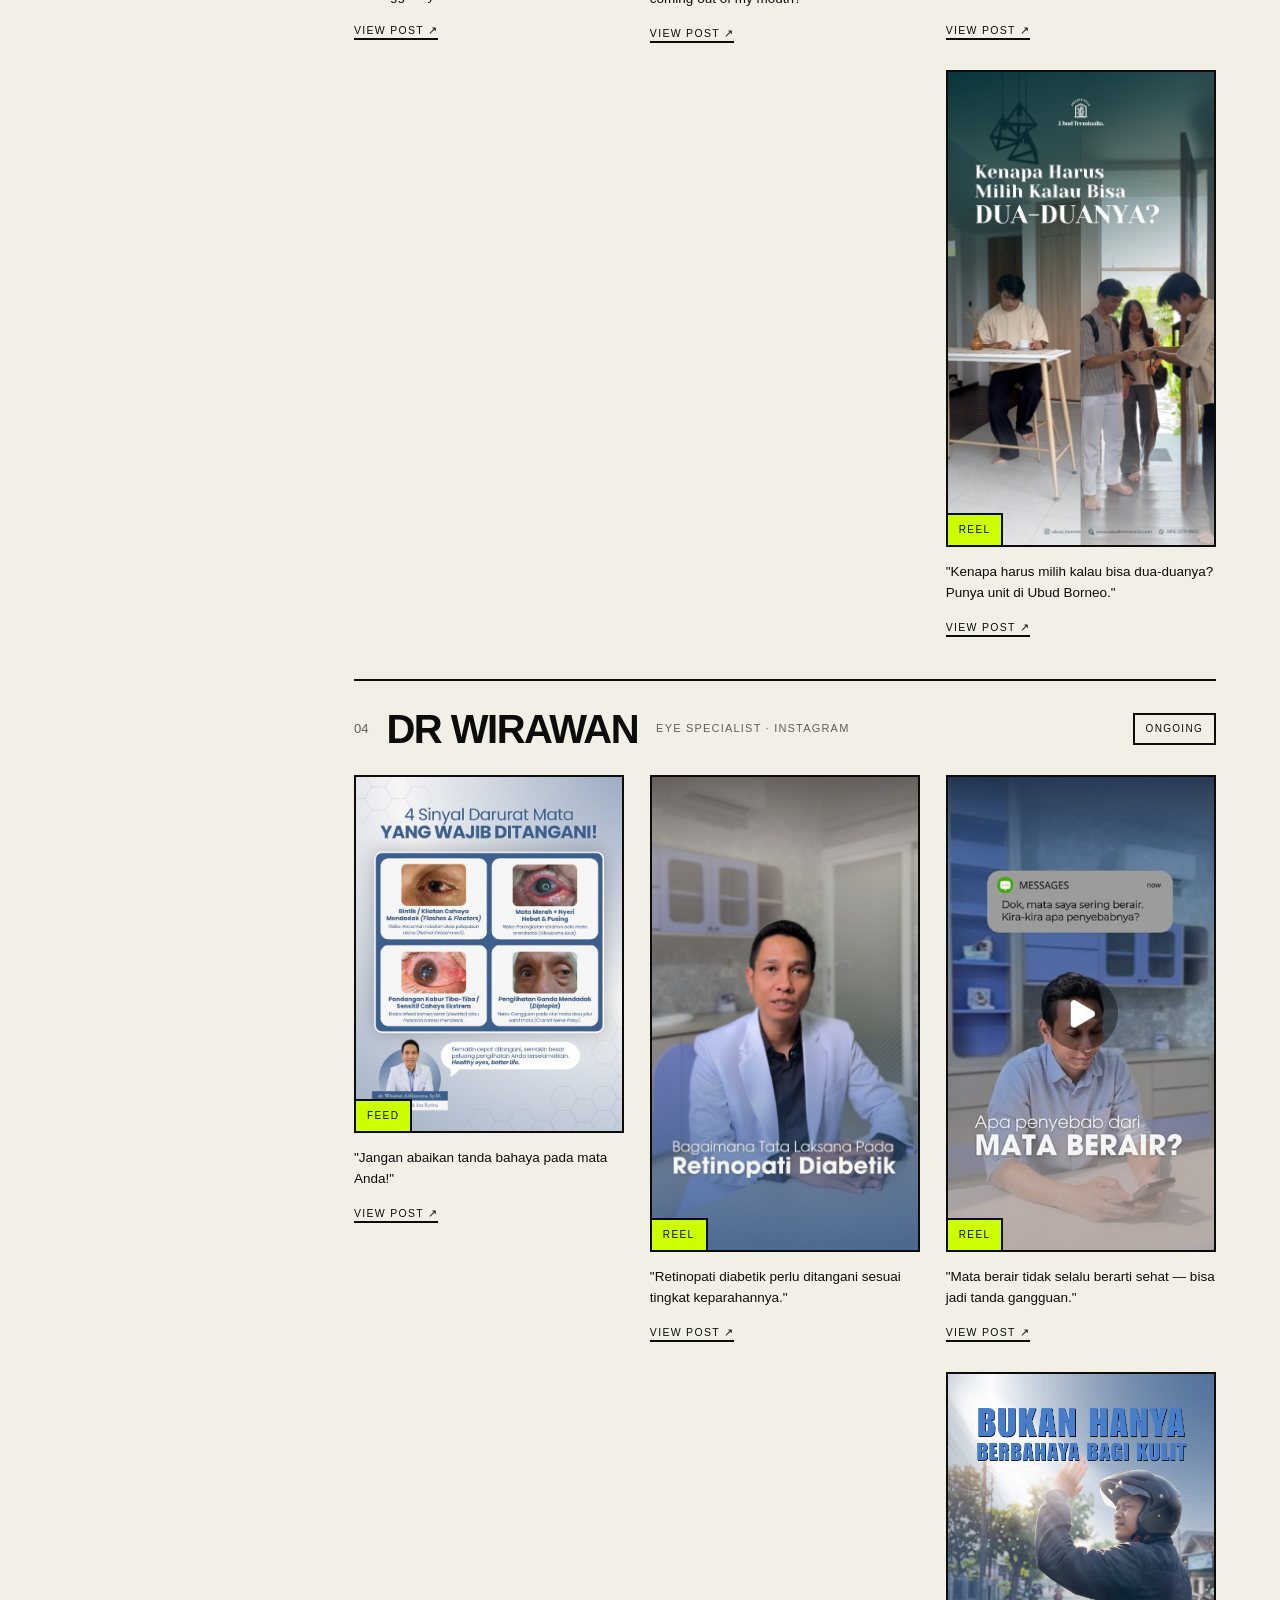
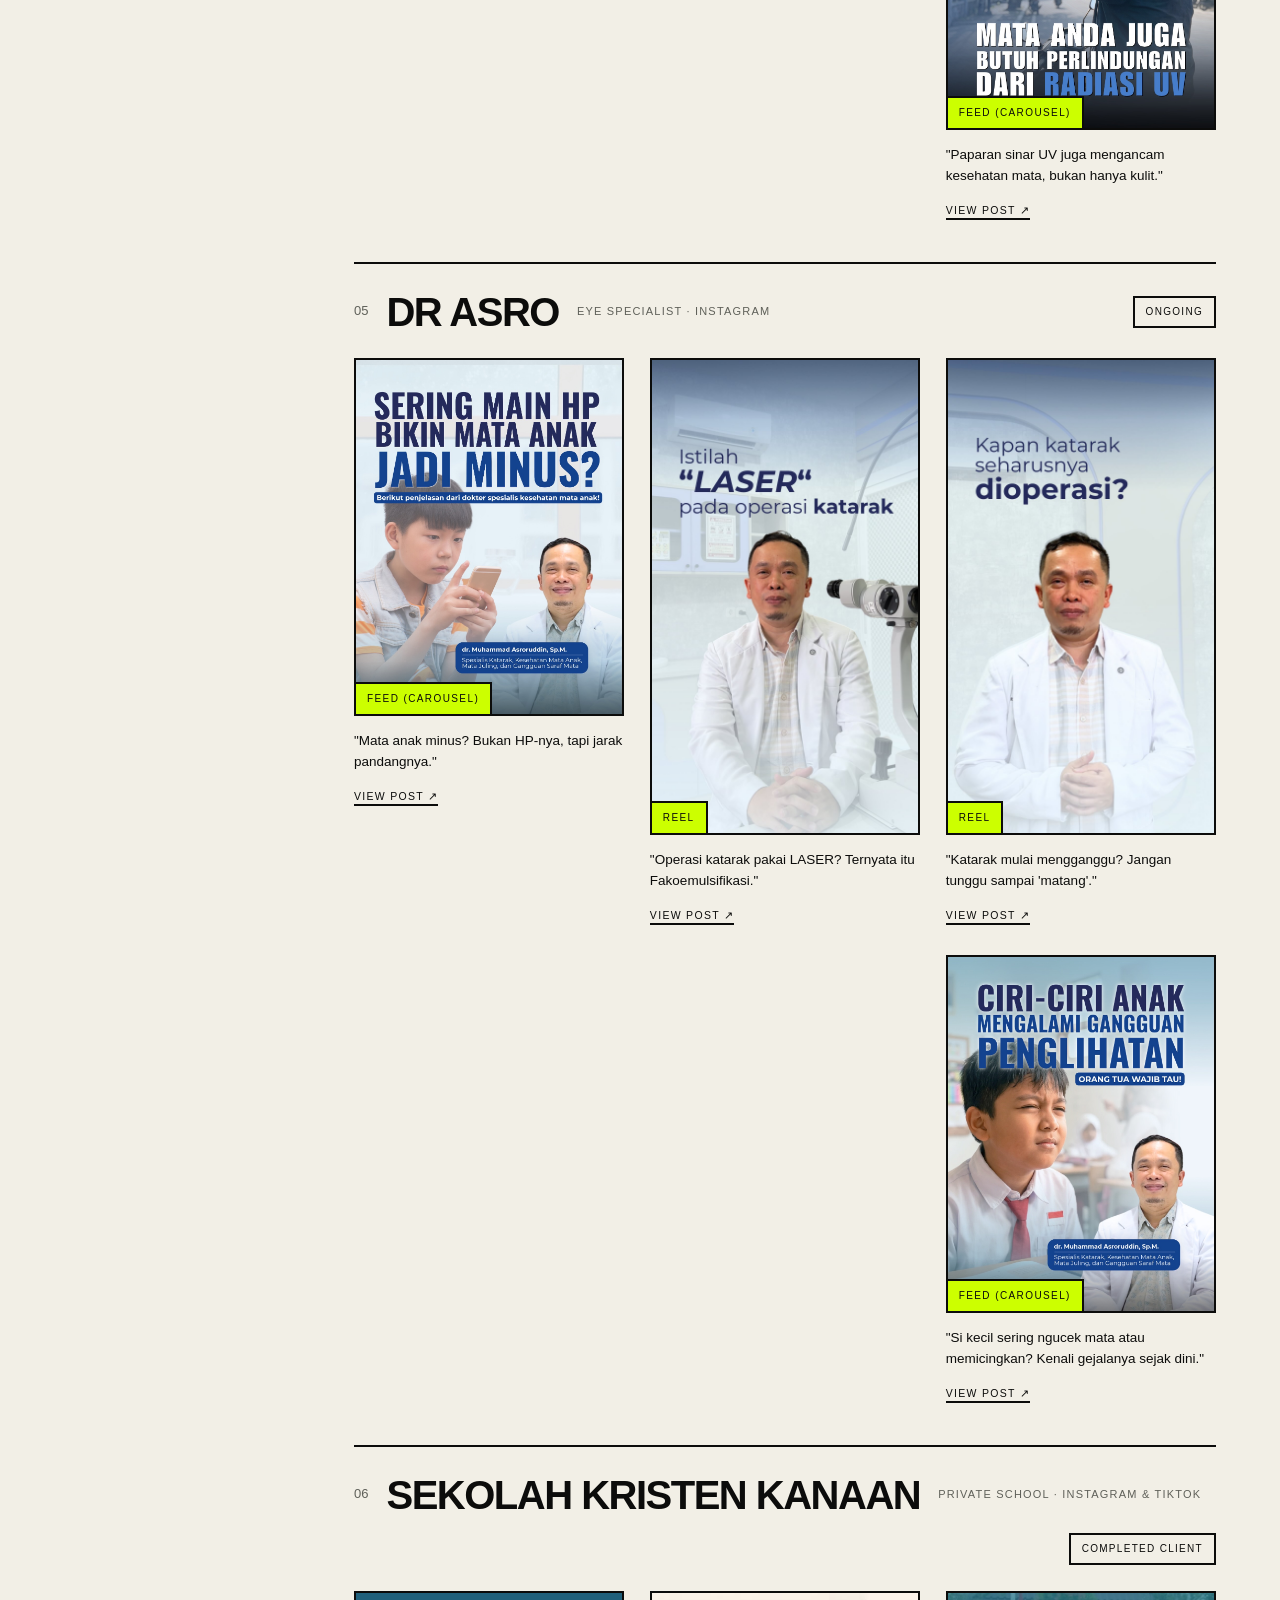
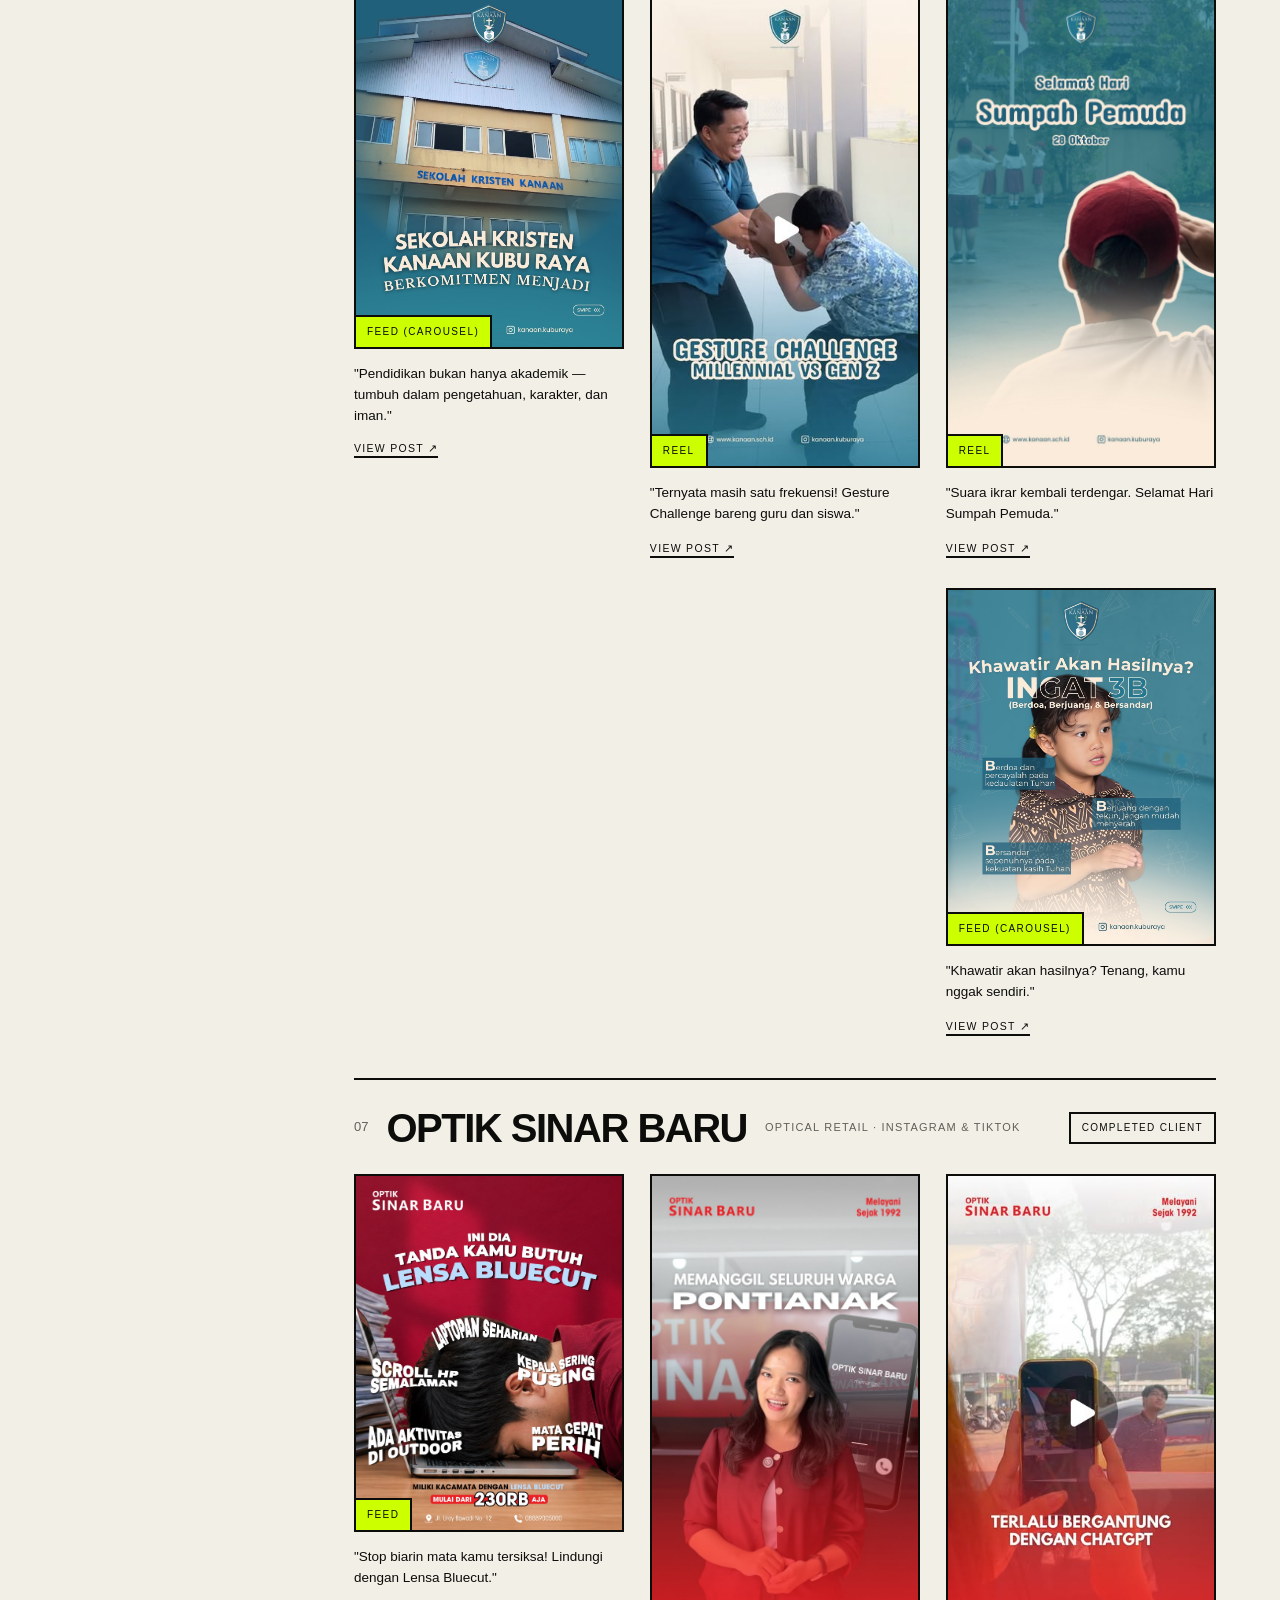
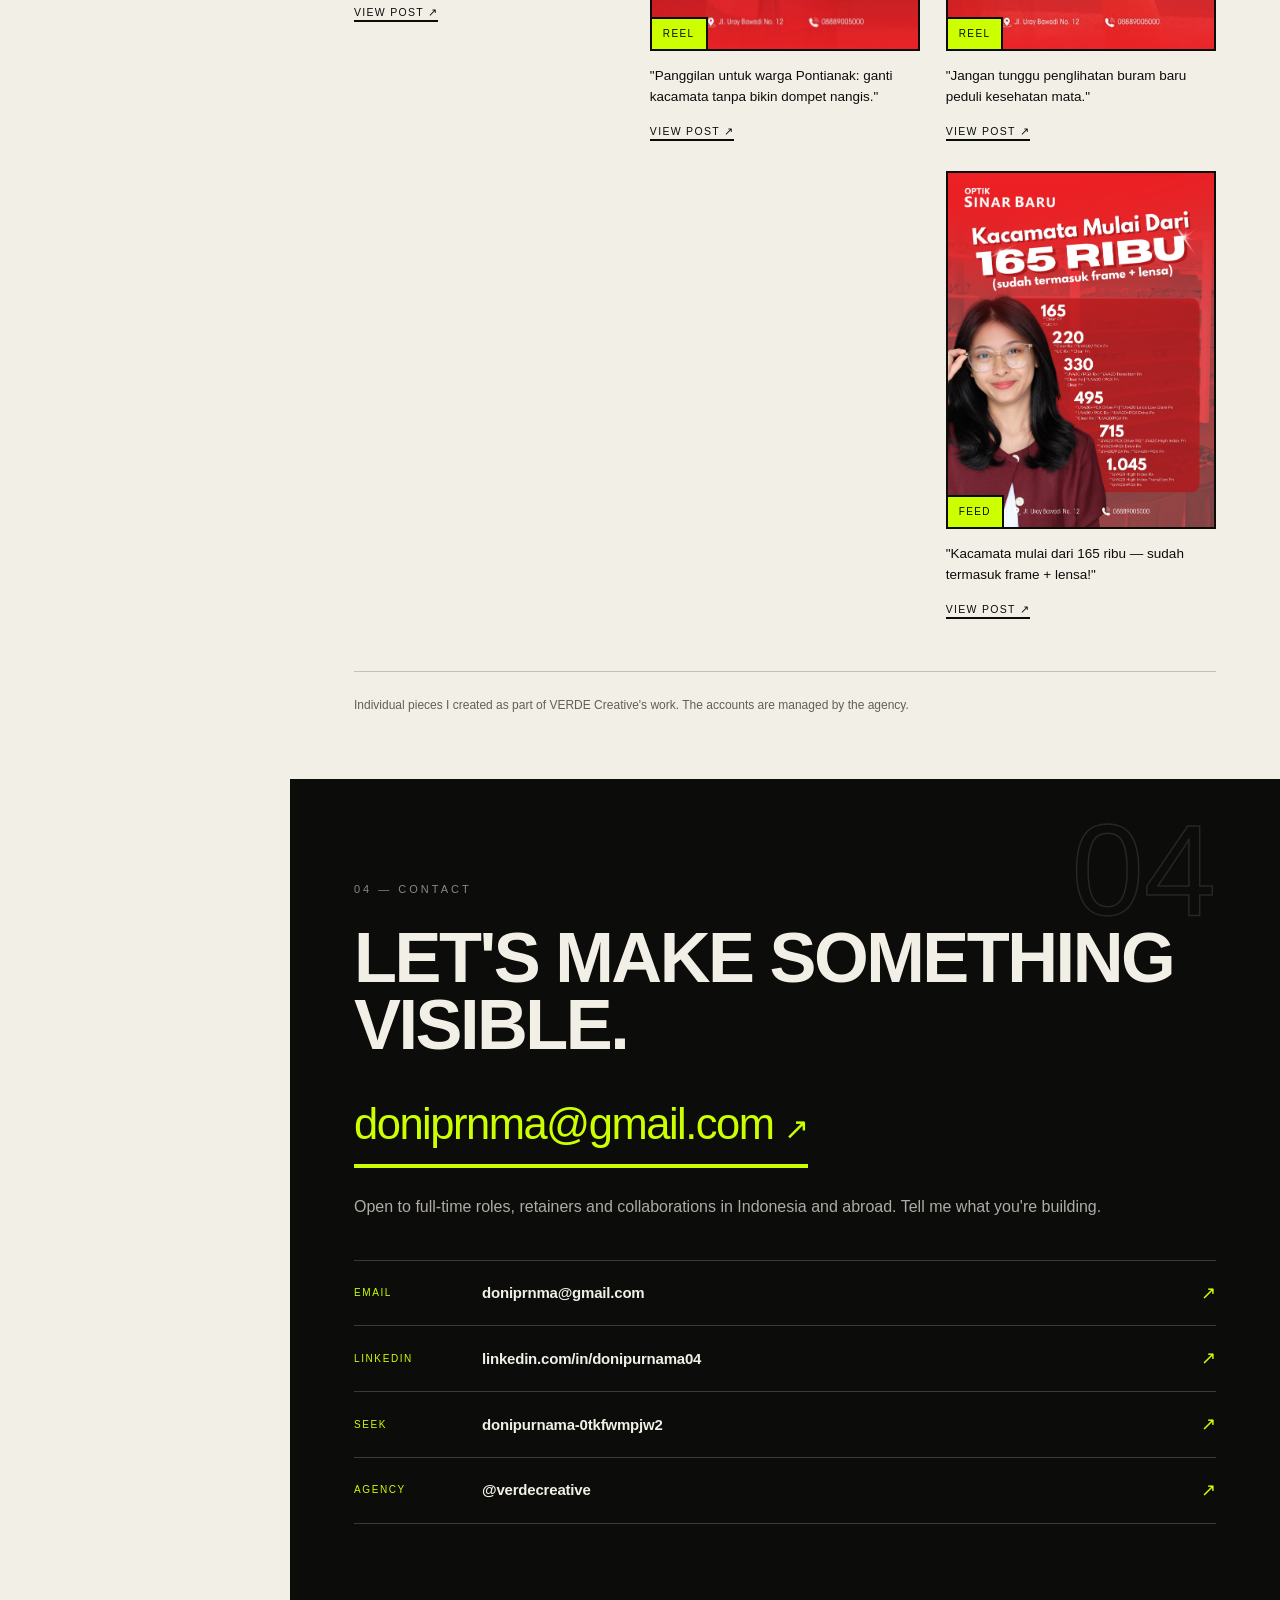
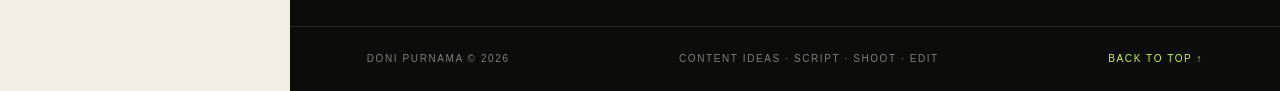
==== commit f72e4fc1: "Remove phone number from contact section" ====
--- a/index.html
+++ b/index.html
@@ -192,7 +192,6 @@
         <a class="reveal" style="--d:0.05s" href="https://www.linkedin.com/in/donipurnama04/" target="_blank" rel="noopener"><span data-i18n="contact.linkedinLabel">LinkedIn</span><strong>linkedin.com/in/donipurnama04</strong><i>↗</i></a>
         <a class="reveal" style="--d:0.10s" href="https://au.seek.com/profiles/doni-purnama-0tkfwmpjw2" target="_blank" rel="noopener"><span>Seek</span><strong>donipurnama-0tkfwmpjw2</strong><i>↗</i></a>
         <a class="reveal" style="--d:0.15s" href="https://www.instagram.com/verdecreative/" target="_blank" rel="noopener"><span data-i18n="contact.igLabel">Agency</span><strong>@verdecreative</strong><i>↗</i></a>
-        <a class="reveal" style="--d:0.20s" href="tel:+6285157572367"><span data-i18n="contact.phoneLabel">Phone</span><strong>+62 851-5757-2367</strong><i>↗</i></a>
       </div>
   </section>
 
